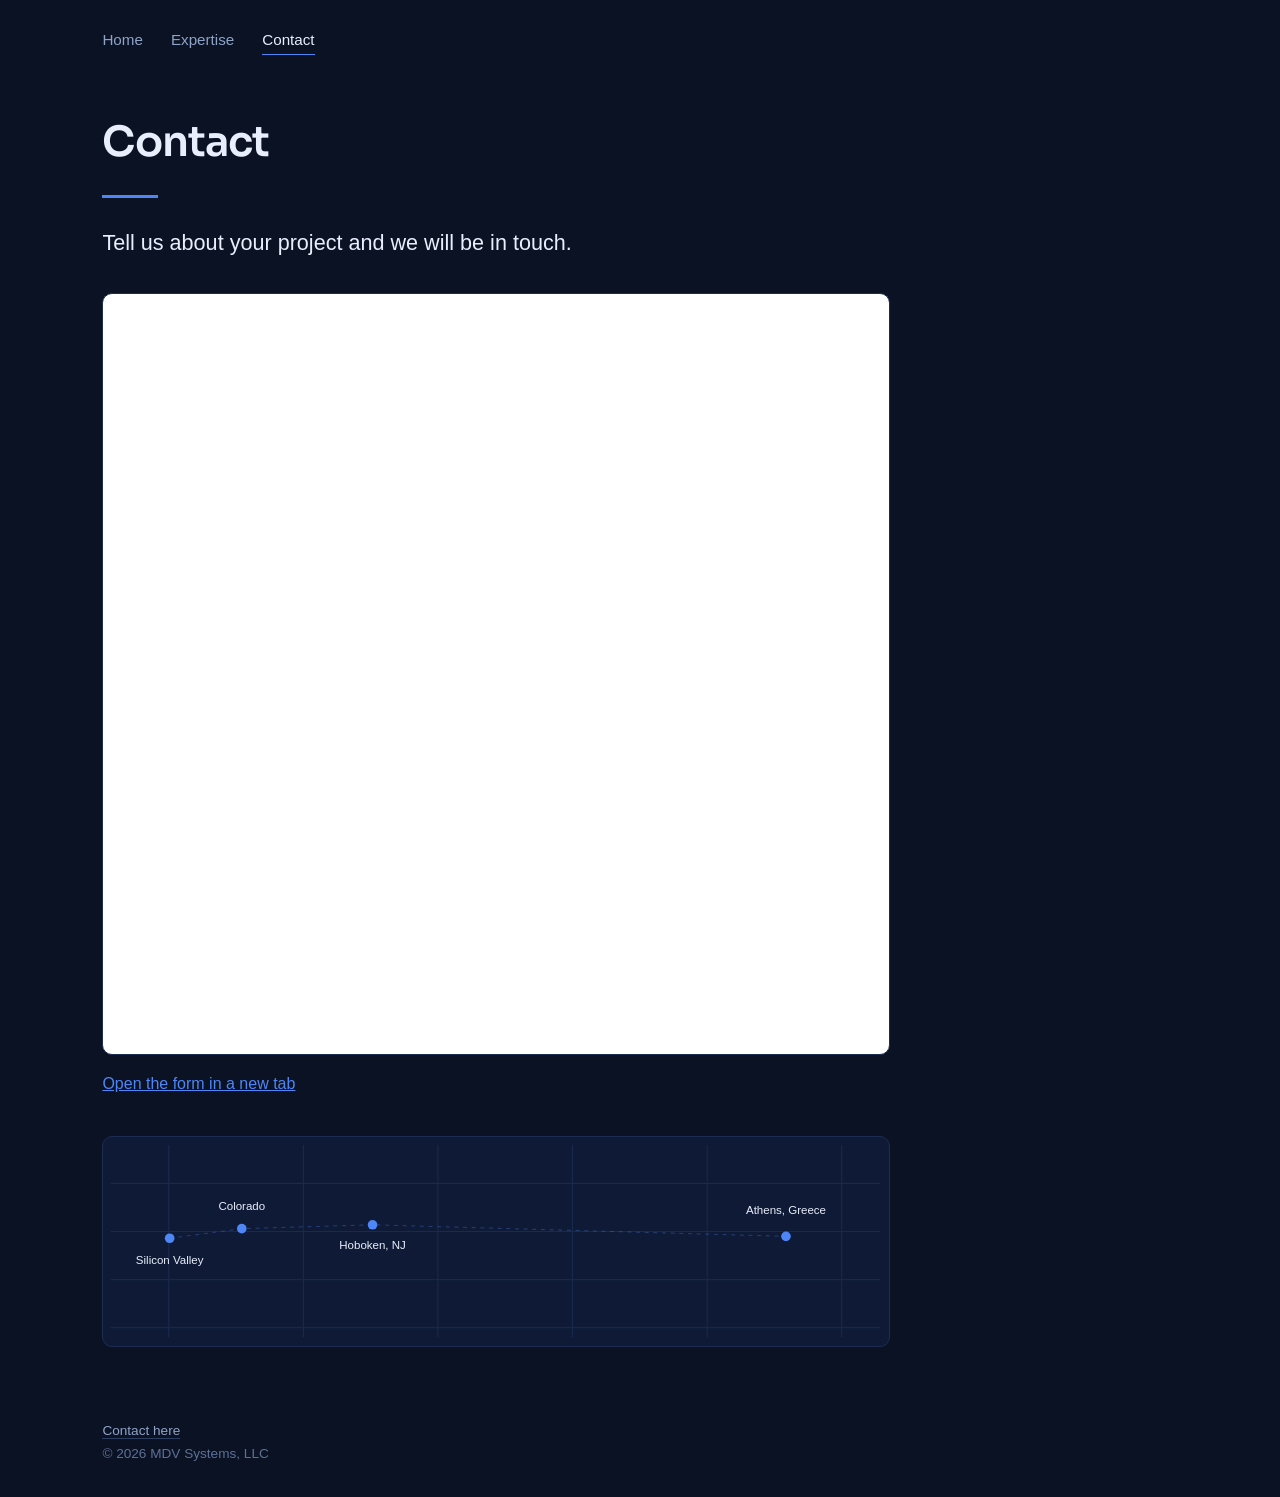
==== contact.html @ 0bb74be3 "Add files via upload" ====
<!DOCTYPE html>
<html lang="en">
<head>
<meta charset="utf-8">
<meta name="viewport" content="width=device-width, initial-scale=1">
<meta name="theme-color" content="#0a1224">
<link rel="preconnect" href="https://fonts.googleapis.com">
<link rel="preconnect" href="https://fonts.gstatic.com" crossorigin>
<link href="https://fonts.googleapis.com/css2?family=Sora:wght@500;600&display=swap" rel="stylesheet">
<link rel="stylesheet" href="style.css">
<title>Contact | MDV Systems</title>
<meta name="description" content="Contact MDV Systems. Offices in Colorado, Hoboken NJ, Athens Greece, and Silicon Valley.">
</head>
<body>
<nav>
  <a href="index.html" >Home</a>
  <a href="expertise.html" >Expertise</a>
  <a href="contact.html" aria-current="page">Contact</a>
</nav>
<main>
  <h2>Contact</h2>
  <hr class="rule">
  <p class="lead">Tell us about your project and we will be in touch.</p>
  <div class="form-wrap">
    <iframe src="https://docs.google.com/forms/d/e/1FAIpQLSc81jRUxwceGjqa7oRrNdgb6ktjK-VWqi1N62pOIefulhXK7A/viewform?embedded=true" title="Contact form" loading="lazy">Loading&hellip;</iframe>
  </div>
  <a class="btn" href="https://docs.google.com/forms/d/e/1FAIpQLSc81jRUxwceGjqa7oRrNdgb6ktjK-VWqi1N62pOIefulhXK7A/viewform" target="_blank" rel="noopener">Open the form in a new tab</a>
  <div class="map">
    <svg viewBox="0 0 800 200" role="img" aria-label="Locations: Silicon Valley, Colorado, Hoboken New Jersey, Athens Greece">
      <g stroke="#1c2c52" stroke-width="1">
        <path d="M0 40H800M0 90H800M0 140H800M0 190H800"/>
        <path d="M60 0V200M200 0V200M340 0V200M480 0V200M620 0V200M760 0V200"/>
      </g>
      <path d="M61 97 L136 87 L272 83 L702 95" stroke="#4f86f7" stroke-opacity=".35" fill="none" stroke-dasharray="4 5"/>
      <g fill="#4f86f7">
        <circle cx="61" cy="97" r="5"/><circle cx="136" cy="87" r="5"/>
        <circle cx="272" cy="83" r="5"/><circle cx="702" cy="95" r="5"/>
      </g>
      <g text-anchor="middle">
        <text x="61" y="124">Silicon Valley</text>
        <text x="136" y="68">Colorado</text>
        <text x="272" y="108">Hoboken, NJ</text>
        <text x="702" y="72">Athens, Greece</text>
      </g>
    </svg>
  </div>
</main>
<footer>
  <div><a href="contact.html">Contact here</a></div>
  <div>&copy; 2026 MDV Systems, LLC</div>
</footer>
</body>
</html>
---- style.css ----
:root {
  --bg: #0a1224;
  --card: #0f1b36;
  --line: #1c2c52;
  --text: #e8eefb;
  --muted: #8fa3c7;
  --accent: #4f86f7;
  --pad: clamp(1.5rem, 8vw, 7rem);
}
* { box-sizing: border-box; }
html, body { margin: 0; }
body {
  min-height: 100vh;
  display: flex;
  flex-direction: column;
  background: var(--bg);
  color: var(--text);
  font-family: -apple-system, BlinkMacSystemFont, "Segoe UI", Roboto, "Helvetica Neue", Arial, sans-serif;
  -webkit-font-smoothing: antialiased;
  line-height: 1.6;
}
a { color: inherit; }
nav {
  display: flex;
  gap: 1.75rem;
  padding: 1.75rem var(--pad) 0;
  font-size: 0.95rem;
}
nav a {
  color: var(--muted);
  text-decoration: none;
  padding-bottom: 2px;
  border-bottom: 1px solid transparent;
}
nav a:hover, nav a[aria-current="page"] { color: var(--text); border-bottom-color: var(--accent); }
main { flex: 1; padding: 4rem var(--pad) 3rem; max-width: 62rem; width: 100%; }
h1, h2 { font-family: "Sora", -apple-system, BlinkMacSystemFont, "Segoe UI", Roboto, Arial, sans-serif; margin: 0; letter-spacing: -0.02em; }
h1 { font-size: clamp(2.4rem, 8.5vw, 4.5rem); font-weight: 600; line-height: 1.05; }
h2 { font-size: clamp(1.8rem, 5vw, 2.6rem); font-weight: 600; line-height: 1.15; }
h3 { margin: 0 0 0.4rem; font-size: 1.05rem; font-weight: 600; }
.rule { width: 3.5rem; height: 3px; background: var(--accent); border: 0; margin: 1.75rem 0; }
.lead { margin: 0 0 1rem; font-size: clamp(1.1rem, 2.6vw, 1.35rem); color: var(--text); max-width: 38rem; }
p { margin: 0 0 1rem; color: var(--muted); max-width: 38rem; }
.about { margin-top: 2.5rem; }
.about h2 { font-size: 1.4rem; margin-bottom: 0.75rem; }
.grid { display: grid; gap: 1rem; grid-template-columns: repeat(auto-fit, minmax(14rem, 1fr)); margin-top: 3rem; }
.card { background: var(--card); border: 1px solid var(--line); border-radius: 10px; padding: 1.25rem 1.4rem; }
.card p { margin: 0; font-size: 0.95rem; }
.map { margin-top: 2.5rem; background: var(--card); border: 1px solid var(--line); border-radius: 10px; padding: 0.5rem; }
.map svg { width: 100%; height: auto; display: block; }
.map text { fill: var(--text); font-size: 12px; font-family: -apple-system, "Segoe UI", Roboto, Arial, sans-serif; }
.form-wrap { margin-top: 2rem; border-radius: 10px; overflow: hidden; border: 1px solid var(--line); background: #fff; }
.form-wrap iframe { width: 100%; height: 760px; border: 0; display: block; }
.btn { display: inline-block; margin-top: 1rem; color: var(--accent); }
.sky {
  position: fixed;
  top: clamp(1.25rem, 4vw, 3rem);
  right: clamp(1.25rem, 6vw, 5rem);
  width: clamp(90px, 16vw, 160px);
  height: auto;
  pointer-events: none;
}
footer { padding: 1.5rem var(--pad) 2rem; font-size: 0.85rem; color: #5d7096; line-height: 1.7; }
footer a { color: var(--muted); text-decoration: none; border-bottom: 1px solid #2c3d62; }
footer a:hover { color: var(--text); border-bottom-color: var(--accent); }
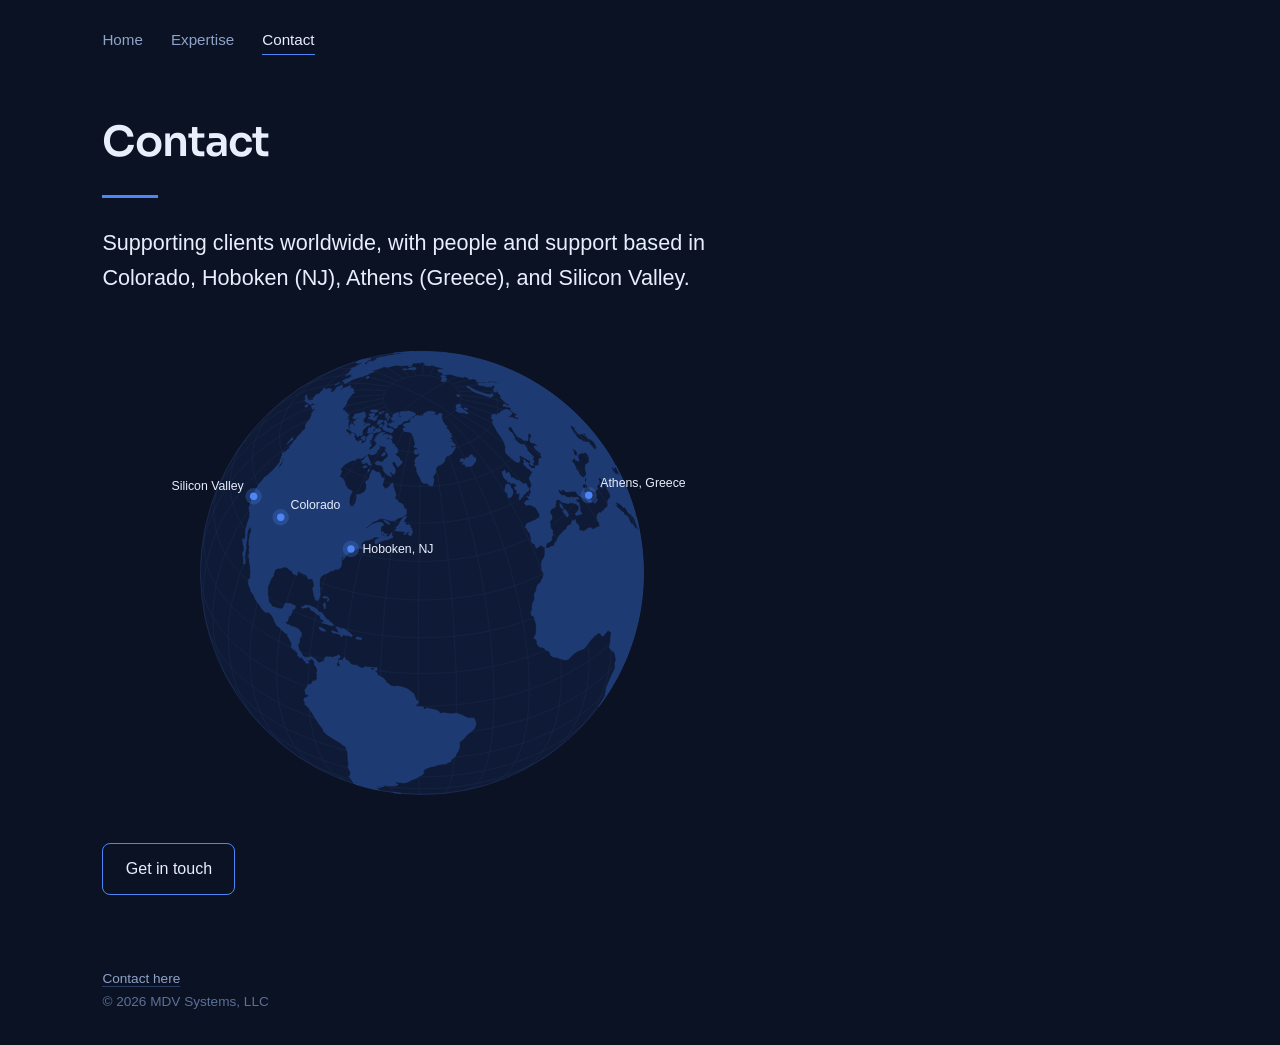
==== commit 1b48f5b3: "Add files via upload" ====
--- a/contact.html
+++ b/contact.html
@@ -9,7 +9,7 @@
 <link href="https://fonts.googleapis.com/css2?family=Sora:wght@500;600&display=swap" rel="stylesheet">
 <link rel="stylesheet" href="style.css">
 <title>Contact | MDV Systems</title>
-<meta name="description" content="Contact MDV Systems. Offices in Colorado, Hoboken NJ, Athens Greece, and Silicon Valley.">
+<meta name="description" content="Contact MDV Systems. Supporting clients worldwide with people in Colorado, Hoboken NJ, Athens Greece, and Silicon Valley.">
 </head>
 <body>
 <nav>
@@ -20,30 +20,21 @@
 <main>
   <h2>Contact</h2>
   <hr class="rule">
-  <p class="lead">Tell us about your project and we will be in touch.</p>
-  <div class="form-wrap">
-    <iframe src="https://docs.google.com/forms/d/e/1FAIpQLSc81jRUxwceGjqa7oRrNdgb6ktjK-VWqi1N62pOIefulhXK7A/viewform?embedded=true" title="Contact form" loading="lazy">Loading&hellip;</iframe>
+  <p class="lead">Supporting clients worldwide, with people and support based in Colorado, Hoboken (NJ), Athens (Greece), and Silicon Valley.</p>
+  <div class="globe">
+<svg viewBox="-90 10 780 580" role="img" aria-label="Globe marking Silicon Valley, Colorado, Hoboken New Jersey, and Athens Greece">
+<circle cx="300" cy="300" r="270" fill="#0f1b36" stroke="#1c2c52"/>
+<path d="M146.3,78.0L161.5,69.4L178.2,63.4L196.3,60.1L215.6,59.6L235.8,61.8L256.8,66.7L278.3,74.2L300,84.4M174.8,539.2L163.1,531.7L152.8,521.8L143.8,509.9L136.4,495.9L130.5,480.0L126.3,462.4L123.7,443.2L122.9,422.6L123.7,400.9L126.3,378.2L130.5,354.8L136.3,330.8L152.7,282.2L174.7,234.2L201.6,188.8L232.2,147.7L248.6,129.3L265.4,112.4L282.6,97.4L300,84.4M453.7,522.0L465.0,512.8L475.1,501.9L483.7,489.4L490.8,475.4L496.5,460.0L500.5,443.3L503.0,425.5L503.8,406.6L502.8,385.0L499.9,362.5L495.0,339.4L488.3,316.0L479.7,292.4L469.4,268.8L457.5,245.6L444.1,222.9L429.3,200.9L413.2,179.9L396.1,160.1L378.0,141.6L359.2,124.6L339.8,109.3L320.0,95.9L300,84.4M425.2,60.8L412.3,55.5L398.3,52.6L383.4,52.0L367.7,53.9L351.4,58.1L334.5,64.6L317.3,73.4L300,84.4M30,300L30.1,304.3L30.7,311.3L31.7,318.4L33.3,325.4L35.4,332.4L38.0,339.3L41.1,346.1L44.7,352.9L48.8,359.6L53.3,366.1L58.4,372.5L63.9,378.8L69.8,384.9L76.2,390.9L83.0,396.7L90.2,402.3L97.8,407.7L105.8,412.9L114.1,417.9L122.9,422.6L131.9,427.2L141.3,431.5L151.0,435.5L160.9,439.3L171.2,442.8L181.6,446.0L192.3,449.0L203.2,451.7L214.3,454.1L225.6,456.2L237.0,458L248.5,459.5L260.1,460.7L271.8,461.6L283.5,462.2L295.3,462.5L307.1,462.4L318.8,462.1L330.6,461.4L342.2,460.5L353.8,459.2L365.3,457.7L376.7,455.8L387.9,453.6L399.0,451.2L409.8,448.4L420.5,445.4L430.9,442.1L441.1,438.5L451.0,434.7L460.6,430.6L469.9,426.3L478.9,421.7L487.6,416.9L495.9,411.9L503.8,406.6L511.3,401.2L518.4,395.5L525.1,389.7L531.4,383.7L537.3,377.5L542.7,371.2L547.6,364.8L552.1,358.2L556.0,351.6L559.5,344.8L562.5,337.9L565.0,331.0L567.0,324.0L568.5,317.0L569.5,309.9L570.0,302.8L570,300M108.9,109.2L122.9,97.2L138.5,87.1L155.8,79.2L174.5,73.4L194.5,69.9L215.5,68.7L237.3,69.8L259.8,73.1M72.4,154.8L86.8,135.7L104.3,118.9L124.6,104.6L147.3,93.2L172.2,84.6L198.9,79.1L227.1,76.7L256.2,77.5M43.1,217.0L55.0,189.1L72.0,163.4L93.7,140.5L119.6,120.9L149.2,105.0L182.0,93.1L217.1,85.5L254.0,82.3M30.1,292.2L31.4,275.9L34.1,259.8L38.5,243.7L44.4,228.0L51.7,212.7L60.5,197.9L70.8,183.7L82.3,170.2L95.1,157.4L109.1,145.5L140.4,124.4L175.3,107.4L213.2,94.9L253.1,87.2M38.9,368.7L34.9,348.9L33.4,328.7L34.2,308.2L37.4,287.6L41.7,271.1L47.5,254.8L54.8,238.7L63.5,223.0L84.9,193.0L111.4,165.5L142.3,141.1L176.9,120.5L214.3,104.0L253.7,92.1M65.6,434.1L58.9,420.9L53.4,407.0L46.4,377.6L44.8,346.6L48.6,314.7L58.3,280.8L73.6,247.4L94.1,215.2L119.5,184.9L149.0,157.4L182.1,133.2L217.9,112.8L255.7,96.8M101.4,482.9L90.4,469.2L81.2,454.0L73.8,437.5L68.5,419.8L65.2,401.0L63.9,381.4L64.6,361.0L67.4,340.1L76.4,305.3L90.5,270.3L109.6,236.0L133.0,203.2L160.4,172.7L191.0,145.1L224.1,121.1L259.0,101.3M138.9,516.7L125.3,504.6L113.7,490.0L104.3,473.2L97.3,454.4L92.6,433.7L90.4,411.4L90.6,387.9L93.4,363.3L101.3,327.5L113.9,291.1L130.8,255.0L151.6,219.8L175.9,186.6L203.1,155.9L232.6,128.7L263.6,105.4M208.2,553.9L195.6,547.0L184.7,536.1L175.7,521.3L168.8,502.8L164.0,481.1L161.4,456.4L161.1,429.1L163.1,399.7L168.3,362.6L176.7,324.0L187.9,284.8L201.7,246.0L217.8,208.5L235.8,173.0L255.3,140.6L275.9,111.8M239.2,563.1L229.8,558.4L221.5,549.2L214.7,535.6L209.4,517.7L205.7,496.0L203.7,470.9L203.3,442.7L204.7,411.9L208.4,374.3L214.2,335.0L222.0,294.8L231.6,254.8L242.8,215.8L255.3,178.8L268.9,144.6L283.2,114.0M268.6,568.2L263.4,565.0L258.8,557.0L255.0,544.2L252.0,526.8L248.7,479.9L249.3,419.6L254.3,341.9L263.6,260.3L276.2,182.4L291.1,115.3M297.2,570.0L296.2,559.8L295.6,530.2L295.3,483.2L295.4,422.6L295.8,344.5L296.7,262.4L297.8,183.8L299.2,115.9M325.6,568.8L330.0,565.8L333.7,557.9L336.9,545.2L339.3,527.9L342.0,481.0L341.6,420.6L337.5,342.8L329.9,261.0L319.5,182.8L307.3,115.5M354.8,564.4L363.5,560.1L371.0,551.2L377.3,537.7L382.2,520.0L385.6,498.3L387.5,473.1L387.8,444.8L386.6,413.9L383.2,376.2L378.0,336.7L370.9,296.4L362.2,256.2L352.0,217.0L340.6,179.7L328.3,145.2L315.3,114.3M385.4,556.1L397.5,549.7L408.0,539.2L416.6,524.6L423.3,506.3L427.9,484.5L430.4,459.7L430.8,432.2L428.9,402.5L424.0,365.3L416.1,326.5L405.6,287.1L392.6,248.0L377.4,210.1L360.4,174.4L342.1,141.5L322.7,112.3M418.3,542.7L432.2,533.7L444.2,521.2L454.1,505.4L461.7,486.6L466.8,465.0L469.5,440.9L469.7,414.8L467.3,386.9L460.9,350.3L450.7,312.4L437.0,274.3L420.1,236.8L400.5,200.8L378.5,167.0L354.6,136.4L329.5,109.6M491.1,490.8L502.8,477.2L512.6,462.1L520.5,445.3L526.2,427.3L529.9,408.0L531.4,387.8L530.7,366.7L527.9,345.0L519.2,309.9L505.3,274.7L486.6,240.0L463.6,206.7L436.9,175.6L406.9,147.4L374.4,122.7L340.2,102.2M527.6,445.2L535.3,431.7L541.6,417.3L546.4,402.3L549.8,386.7L551.7,370.5L552.0,353.9L550.9,337.0L548.2,319.9L538.7,285.8L523.6,252.1L503.3,219.5L478.2,188.7L449.0,160.5L416.4,135.6L381.0,114.5L343.8,97.8M556.9,383.0L562.4,361.3L564.9,338.9L564.4,316.1L561.0,293.1L556.7,276.5L551.0,260.0L543.7,243.8L535.1,227.9L513.7,197.5L487.4,169.4L456.7,144.4L422.4,123.0L385.2,105.8L346.0,93.0M569.9,307.8L569.2,286.5L565.9,265.3L561.5,249.2L555.6,233.4L548.3,217.9L539.5,202.9L529.3,188.5L517.7,174.8L490.9,149.5L459.6,127.8L424.7,110.0L386.8,96.7L346.9,88.1M561.1,231.3L556.4,216.1L550.2,201.5L542.6,187.4L533.7,173.9L523.5,161.1L512.0,149.0L485.7,127.5L455.2,109.9L421.4,96.4L384.8,87.5L346.3,83.2M534.4,165.9L520.1,145.1L502.5,126.7L481.8,110.9L458.3,98.0L432.4,88.2L404.5,81.6L375.0,78.3L344.3,78.5M498.6,117.1L484.4,103.8L468.2,92.6L450.3,83.5L430.8,76.8L409.8,72.5L387.7,70.5L364.7,71.0L341.0,74.0M461.1,83.3L448.7,75.4L435.2,69.2L420.6,64.8L405.1,62.2L388.8,61.4L371.9,62.4L354.4,65.2L336.4,69.9M391.8,46.1L376.7,43.3L360.2,45.3L342.6,52.1L324.1,63.5M360.8,36.9L350.8,36.8L340.1,40.9L328.7,49.1L316.8,61.3M331.4,31.8L326.3,33.2L320.8,38.4L315.0,47.3L308.9,59.9M302.8,30.0L300.8,59.4M274.4,31.2L278.6,32.7L283.0,38.1L292.7,59.8M245.2,35.6L254.2,35.9L263.9,40.3L274.1,48.7L284.7,61.0M214.6,43.9L228.6,41.8L243.9,44.3L260.2,51.4L277.3,63.0M181.7,57.3L191.1,53.5L201.1,51.2L222.7,50.5L246.0,55.4L270.5,65.7M223.7,559.0L223.9,559.1L230.8,561.0L237.8,562.7L244.9,564.2L252.2,565.6L259.5,566.7L266.9,567.7L274.3,568.5L281.9,569.1L289.4,569.4L297.0,569.6L304.5,569.6L312.1,569.4L319.6,569.0L327.1,568.3L334.6,567.5L342.0,566.5L349.3,565.3L356.5,563.9L363.6,562.4L370.6,560.6L376.3,559.0M139.8,517.3L145.1,521.1L151.2,525.1L157.6,528.9L164.3,532.5L171.2,536.0L178.4,539.3L185.8,542.4L193.5,545.3L201.3,548.0L209.3,550.5L217.5,552.8L225.9,554.8L234.4,556.6L243.0,558.3L251.7,559.6L260.5,560.8L269.4,561.7L278.4,562.4L287.4,562.8L296.4,563.1L305.4,563.0L314.4,562.8L323.4,562.3L332.4,561.5L341.2,560.6L350.0,559.4L358.7,558.0L367.3,556.3L375.8,554.4L384.1,552.3L392.3,550.0L400.3,547.5L408.1,544.7L415.7,541.8L423.0,538.7L430.2,535.3L437.1,531.8L443.7,528.1L450.0,524.3L456.1,520.3L460.2,517.3M89.5,469.1L90.7,470.6L95.5,476.0L100.6,481.3L106.1,486.5L112.0,491.5L118.3,496.4L124.9,501.1L131.8,505.6L139.0,509.9L146.6,514.0L154.4,517.9L162.6,521.7L170.9,525.2L179.6,528.4L188.4,531.5L197.5,534.3L206.8,536.9L216.2,539.2L225.8,541.3L235.5,543.1L245.4,544.6L255.4,546.0L265.4,547.0L275.6,547.8L285.7,548.3L295.9,548.5L306.1,548.5L316.3,548.2L326.5,547.6L336.6,546.8L346.6,545.7L356.6,544.4L366.4,542.7L376.1,540.9L385.7,538.7L395.1,536.4L404.3,533.8L413.4,530.9L422.2,527.8L430.8,524.5L439.1,520.9L447.2,517.2L454.9,513.2L462.4,509.0L469.6,504.7L476.5,500.1L483.0,495.4L489.2,490.5L495.0,485.5L500.4,480.3L505.5,475.0L510.2,469.5L510.5,469.0M56.0,415.6L56.7,417.1L60.1,423.5L63.9,429.7L68.2,435.9L72.9,441.9L78.1,447.8L83.7,453.5L89.7,459.1L96.0,464.6L102.8,469.8L110.0,474.9L117.5,479.8L125.4,484.5L133.5,489.0L142.1,493.2L150.9,497.3L160.0,501.1L169.3,504.6L178.9,507.9L188.8,511.0L198.8,513.8L209.1,516.3L219.5,518.6L230.1,520.5L240.8,522.2L251.6,523.6L262.5,524.8L273.5,525.6L284.5,526.2L295.6,526.4L306.6,526.4L317.7,526.1L328.7,525.5L339.7,524.6L350.6,523.4L361.4,521.9L372.1,520.2L382.6,518.1L393.0,515.8L403.2,513.2L413.2,510.4L423.0,507.3L432.6,503.9L441.9,500.3L450.9,496.5L459.7,492.4L468.1,488.1L476.2,483.6L484.0,478.9L491.5,473.9L498.6,468.8L505.3,463.5L511.6,458.0L517.5,452.4L523.0,446.6L528.0,440.7L532.7,434.6L536.9,428.5L540.6,422.2L543.9,415.8L544.0,415.6M36.5,358.7L37.4,362.5L39.4,369.3L42,376.2L45.1,382.9L48.6,389.5L52.6,396.1L57.1,402.5L62.0,408.8L67.4,415.0L73.3,421.1L79.6,426.9L86.3,432.6L93.4,438.1L100.9,443.5L108.7,448.6L117.0,453.5L125.6,458.2L134.5,462.7L143.7,466.9L153.2,470.9L163.1,474.6L173.1,478.1L183.4,481.3L194.0,484.2L204.7,486.8L215.6,489.2L226.7,491.3L237.9,493.0L249.3,494.5L260.7,495.7L272.2,496.6L283.8,497.2L295.4,497.4L307.0,497.4L318.5,497.1L330.1,496.4L341.6,495.5L353.0,494.3L364.3,492.7L375.5,490.9L386.6,488.7L397.5,486.3L408.1,483.6L418.6,480.7L428.9,477.4L438.9,473.9L448.7,470.1L458.2,466.1L467.3,461.8L476.2,457.3L484.7,452.6L492.9,447.6L500.7,442.4L508.1,437.1L515.1,431.5L521.7,425.8L527.9,419.9L533.7,413.8L539.0,407.6L543.8,401.3L548.2,394.8L552.2,388.2L555.6,381.6L558.6,374.8L561.0,368.0L563.0,361.1L563.5,358.7M36.5,241.3L35.6,245.8L34.6,252.8L34.1,259.8L34.2,266.7L34.8,273.7L35.8,280.7L37.4,287.6L39.4,294.5L42,301.3L45.1,308.0L48.6,314.7L52.6,321.2L57.1,327.6L62.0,334.0L67.4,340.1L73.3,346.2L79.6,352.0L86.3,357.7L93.4,363.3L100.9,368.6L108.7,373.7L117.0,378.6L125.6,383.3L134.5,387.8L143.7,392.0L153.2,396.0L163.1,399.7L173.1,403.2L183.4,406.4L194.0,409.3L204.7,411.9L215.6,414.3L226.7,416.4L237.9,418.2L249.3,419.6L260.7,420.8L272.2,421.7L283.8,422.3L295.4,422.6L307.0,422.5L318.5,422.2L330.1,421.5L341.6,420.6L353.0,419.4L364.3,417.8L375.5,416.0L386.6,413.9L397.5,411.4L408.1,408.7L418.6,405.8L428.9,402.5L438.9,399.0L448.7,395.2L458.2,391.2L467.3,386.9L476.2,382.4L484.7,377.7L492.9,372.7L500.7,367.5L508.1,362.2L515.1,356.6L521.7,350.9L527.9,345.0L533.7,338.9L539.0,332.7L543.8,326.4L548.2,319.9L552.2,313.3L555.6,306.7L558.6,299.9L561.0,293.1L563.0,286.2L564.4,279.3L565.4,272.3L565.9,265.3L565.8,258.4L565.3,251.4L564.2,244.4L563.5,241.3M56.0,184.4L53.3,190.6L50.9,197.1L49.1,203.7L47.7,210.3L46.8,216.9L46.3,223.6L46.4,230.2L46.9,236.9L47.9,243.5L49.4,250.1L51.4,256.7L53.8,263.2L56.7,269.6L60.1,276.0L63.9,282.2L68.2,288.4L72.9,294.4L78.1,300.3L83.7,306.0L89.7,311.6L96.0,317.1L102.8,322.3L110.0,327.4L117.5,332.3L125.4,337.0L133.5,341.5L142.1,345.7L150.9,349.8L160.0,353.6L169.3,357.1L178.9,360.4L188.8,363.5L198.8,366.3L209.1,368.8L219.5,371.1L230.1,373.0L240.8,374.7L251.6,376.1L262.5,377.3L273.5,378.1L284.5,378.7L295.6,378.9L306.6,378.9L317.7,378.6L328.7,378.0L339.7,377.1L350.6,375.9L361.4,374.4L372.1,372.7L382.6,370.6L393.0,368.3L403.2,365.7L413.2,362.9L423.0,359.8L432.6,356.4L441.9,352.8L450.9,349.0L459.7,344.9L468.1,340.6L476.2,336.1L484.0,331.4L491.5,326.4L498.6,321.3L505.3,316.0L511.6,310.5L517.5,304.9L523.0,299.1L528.0,293.2L532.7,287.1L536.9,281.0L540.6,274.7L543.9,268.3L546.7,261.9L549.1,255.4L550.9,248.8L552.3,242.2L553.2,235.6L553.7,228.9L553.6,222.3L553.1,215.6L552.1,209.0L550.6,202.4L548.6,195.8L546.2,189.3L544.0,184.4M89.5,131.0L85.6,136.1L81.7,141.8L78.3,147.5L75.2,153.4L72.6,159.3L70.5,165.3L68.7,171.4L67.5,177.5L66.6,183.6L66.2,189.7L66.3,195.9L66.7,202L67.7,208.1L69.1,214.2L70.9,220.2L73.1,226.2L75.8,232.2L78.9,238.0L82.4,243.8L86.4,249.4L90.7,255.0L95.5,260.4L100.6,265.7L106.1,270.9L112.0,275.9L118.3,280.7L124.9,285.4L131.8,289.9L139.0,294.3L146.6,298.4L154.4,302.3L162.6,306.0L170.9,309.5L179.6,312.8L188.4,315.9L197.5,318.7L206.8,321.2L216.2,323.6L225.8,325.6L235.5,327.5L245.4,329.0L255.4,330.3L265.4,331.4L275.6,332.1L285.7,332.6L295.9,332.9L306.1,332.9L316.3,332.6L326.5,332L336.6,331.2L346.6,330.1L356.6,328.7L366.4,327.1L376.1,325.2L385.7,323.1L395.1,320.7L404.3,318.1L413.4,315.3L422.2,312.2L430.8,308.8L439.1,305.3L447.2,301.5L454.9,297.6L462.4,293.4L469.6,289.1L476.5,284.5L483.0,279.8L489.2,274.9L495.0,269.9L500.4,264.7L505.5,259.3L510.2,253.9L514.4,248.3L518.3,242.6L521.7,236.8L524.8,231.0L527.4,225.0L529.5,219.0L531.3,213.0L532.5,206.9L533.4,200.8L533.8,194.6L533.7,188.5L533.3,182.4L532.3,176.3L530.9,170.2L529.1,164.1L526.9,158.1L524.2,152.2L521.1,146.4L517.6,140.6L513.6,134.9L510.5,130.9M139.8,82.7L138.1,83.9L132.7,88.2L127.5,92.7L122.7,97.3L118.2,102.0L114.1,106.8L110.3,111.8L106.9,116.8L103.9,121.9L101.2,127.1L98.9,132.3L97.0,137.6L95.4,143.0L94.3,148.4L93.6,153.8L93.2,159.2L93.2,164.7L93.7,170.1L94.5,175.5L95.7,180.9L97.3,186.2L99.3,191.5L101.7,196.7L104.4,201.9L107.6,207.0L111.0,212.0L114.9,216.9L119.1,221.7L123.6,226.4L128.5,231L133.7,235.4L139.3,239.7L145.1,243.9L151.2,247.9L157.6,251.7L164.3,255.3L171.2,258.8L178.4,262.1L185.8,265.2L193.5,268.1L201.3,270.8L209.3,273.3L217.5,275.5L225.9,277.6L234.4,279.4L243.0,281.0L251.7,282.4L260.5,283.6L269.4,284.5L278.4,285.2L287.4,285.6L296.4,285.9L305.4,285.8L314.4,285.6L323.4,285.1L332.4,284.3L341.2,283.4L350.0,282.2L358.7,280.7L367.3,279.1L375.8,277.2L384.1,275.1L392.3,272.8L400.3,270.3L408.1,267.5L415.7,264.6L423.0,261.5L430.2,258.1L437.1,254.6L443.7,250.9L450.0,247.1L456.1,243.1L461.9,238.9L467.3,234.6L472.5,230.1L477.3,225.5L481.8,220.8L485.9,216.0L489.7,211.0L493.1,206.0L496.1,200.9L498.8,195.7L501.1,190.5L503.0,185.1L504.6,179.8L505.7,174.4L506.4,169.0L506.8,163.6L506.8,158.1L506.3,152.7L505.5,147.3L504.3,141.9L502.7,136.6L500.7,131.3L498.3,126.0L495.6,120.9L492.4,115.8L488.9,110.8L485.1,105.9L480.9,101.0L476.4,96.4L471.5,91.8L466.3,87.4L460.7,83.1L460.2,82.7M169.0,66.3L164.2,69.8L159.6,73.4L155.3,77.2L151.2,81.0L147.5,85.0L144.0,89.0L140.8,93.2L138.0,97.4L135.4,101.7L133.2,106.0L131.2,110.4L129.6,114.9L128.4,119.4L127.4,123.9L126.8,128.4L126.5,133.0L126.5,137.6L126.9,142.1L127.6,146.6L128.6,151.2L129.9,155.6L131.6,160.1L133.6,164.5L135.9,168.8L138.5,173.1L141.5,177.3L144.7,181.4L148.2,185.5L152.0,189.4L156.1,193.2L160.5,196.9L165.1,200.5L170.0,204.0L175.2,207.4L180.5,210.6L186.1,213.6L192.0,216.6L198.0,219.3L204.2,221.9L210.6,224.3L217.2,226.6L223.9,228.7L230.8,230.6L237.8,232.3L244.9,233.9L252.2,235.2L259.5,236.4L266.9,237.3L274.3,238.1L281.9,238.7L289.4,239.1L297.0,239.2L304.5,239.2L312.1,239.0L319.6,238.6L327.1,238.0L334.6,237.2L342.0,236.2L349.3,235.0L356.5,233.6L363.6,232.0L370.6,230.2L377.4,228.3L384.1,226.2L390.7,223.9L397.0,221.4L403.2,218.8L409.2,216.0L415.0,213.0L420.6,209.9L425.9,206.7L431.0,203.3L435.8,199.8L440.4,196.2L444.7,192.5L448.8,188.6L452.5,184.7L456.0,180.6L459.2,176.5L462.0,172.2L464.6,168.0L466.8,163.6L468.8,159.2L470.4,154.7L471.6,150.3L472.6,145.7L473.2,141.2L473.5,136.6L473.5,132.1L473.1,127.5L472.4,123.0L471.4,118.5L470.1,114.0L468.4,109.5L466.4,105.2L464.1,100.8L461.5,96.5L458.5,92.3L455.3,88.2L451.8,84.2L448.0,80.2L443.9,76.4L439.5,72.7L434.9,69.1L430.0,65.6L424.8,62.3L419.5,59.1L413.9,56.0L408.0,53.1L402.0,50.3L395.8,47.7L389.4,45.3L382.8,43.0L376.3,41.0M223.7,41.0L222.6,41.3L215.9,43.5L209.3,45.8L203.0,48.2L196.8,50.9L190.8,53.6L185.0,56.6L179.4,59.7L174.1,62.9L169.0,66.3M198.1,60.0L194.3,62.7L190.8,65.5L187.4,68.4L184.3,71.4L181.4,74.5L178.7,77.6L176.2,80.9L174.0,84.1L172.0,87.5L170.2,90.9L168.7,94.3L167.5,97.8L166.5,101.2L165.7,104.8L165.3,108.3L165.0,111.8L165.0,115.4L165.3,118.9L165.9,122.5L166.7,126.0L167.7,129.5L169.0,132.9L170.6,136.3L172.4,139.7L174.4,143.0L176.7,146.3L179.2,149.5L181.9,152.6L184.9,155.7L188.1,158.7L191.5,161.6L195.1,164.4L198.9,167.1L202.9,169.7L207.1,172.2L211.4,174.6L216.0,176.8L220.6,179.0L225.5,181.0L230.5,182.9L235.6,184.7L240.8,186.3L246.2,187.8L251.6,189.1L257.2,190.3L262.8,191.4L268.5,192.3L274.2,193.0L280.0,193.6L285.9,194.1L291.8,194.4L297.6,194.5L303.5,194.5L309.4,194.3L315.3,194.0L321.1,193.5L326.9,192.9L332.7,192.1L338.3,191.2L344.0,190.1L349.5,188.8L354.9,187.5L360.2,186.0L365.4,184.3L370.5,182.5L375.5,180.6L380.3,178.6L385.0,176.4L389.5,174.1L393.8,171.7L397.9,169.2L401.9,166.6L405.7,163.8L409.2,161.0L412.6,158.1L415.7,155.1L418.6,152.0L421.3,148.9L423.8,145.7L426.0,142.4L428.0,139.0L429.8,135.7L431.3,132.2L432.5,128.8L433.5,125.3L434.3,121.8L434.7,118.2L435.0,114.7L435.0,111.1L434.7,107.6L434.1,104.1L433.3,100.5L432.3,97.1L431.0,93.6L429.4,90.2L427.6,86.8L425.6,83.5L423.3,80.2L420.8,77.0L418.1,73.9L415.1,70.8L411.9,67.8L408.5,64.9L404.9,62.1L401.1,59.4L397.1,56.8L392.9,54.3L388.6,51.9L384.0,49.7L379.4,47.5L374.5,45.5L369.5,43.6L364.4,41.9L359.2,40.2L353.8,38.8L348.4,37.4L342.8,36.2L337.2,35.2L331.5,34.3L325.8,33.5L320.0,32.9L314.1,32.5L308.2,32.2L302.4,32.0L296.5,32.0L290.6,32.2L284.7,32.5L278.9,33.0L273.1,33.6L267.3,34.4L261.7,35.4L256.0,36.4L250.5,37.7L245.1,39.0L239.8,40.5L234.6,42.2L229.5,44.0L224.5,45.9L219.7,47.9L215.0,50.1L210.5,52.4L206.2,54.8L202.1,57.3L198.1,60.0M230.3,60.9L227.7,62.8L225.3,64.7L223.0,66.7L220.8,68.7L218.8,70.9L217,73.0L215.3,75.2L213.8,77.5L212.4,79.7L211.2,82.1L210.2,84.4L209.4,86.8L208.7,89.2L208.2,91.6L207.8,94.0L207.7,96.4L207.7,98.8L207.9,101.2L208.2,103.7L208.8,106.1L209.5,108.5L210.4,110.8L211.5,113.2L212.7,115.5L214.1,117.7L215.6,120.0L217.4,122.2L219.2,124.3L221.3,126.4L223.4,128.4L225.8,130.4L228.2,132.3L230.8,134.2L233.6,136.0L236.4,137.7L239.4,139.3L242.5,140.9L245.7,142.3L249.0,143.7L252.4,145.0L255.9,146.2L259.5,147.3L263.2,148.3L266.9,149.3L270.7,150.1L274.5,150.8L278.4,151.4L282.4,151.9L286.4,152.3L290.3,152.6L294.4,152.8L298.4,152.9L302.4,152.9L306.4,152.8L310.5,152.6L314.4,152.3L318.4,151.8L322.3,151.3L326.2,150.7L330.1,149.9L333.8,149.1L337.6,148.1L341.2,147.1L344.8,146.0L348.3,144.8L351.6,143.4L354.9,142.0L358.1,140.6L361.2,139.0L364.1,137.3L367.0,135.6L369.7,133.8L372.3,132.0L374.7,130.0L377.0,128.0L379.2,126.0L381.2,123.9L383,121.7L384.7,119.5L386.2,117.3L387.6,115.0L388.8,112.7L389.8,110.3L390.6,108.0L391.3,105.6L391.8,103.2L392.2,100.8L392.3,98.3L392.3,95.9L392.1,93.5L391.8,91.1L391.2,88.7L390.5,86.3L389.6,83.9L388.5,81.6L387.3,79.3L385.9,77.0L384.4,74.8L382.6,72.6L380.8,70.4L378.7,68.3L376.6,66.3L374.2,64.3L371.8,62.4L369.2,60.5L366.4,58.8L363.6,57.1L360.6,55.4L357.5,53.9L354.3,52.4L351.0,51.0L347.6,49.7L344.1,48.5L340.5,47.4L336.8,46.4L333.1,45.5L329.3,44.7L325.5,44.0L321.6,43.3L317.6,42.8L313.6,42.4L309.7,42.1L305.6,41.9L301.6,41.8L297.6,41.8L293.6,41.9L289.5,42.2L285.6,42.5L281.6,42.9L277.7,43.4L273.8,44.1L269.9,44.8L266.2,45.7L262.4,46.6L258.8,47.6L255.2,48.8L251.8,50.0L248.4,51.3L245.1,52.7L241.9,54.2L238.8,55.7L235.9,57.4L233.0,59.1L230.3,60.9M264.6,69.1L263.3,70.1L262.1,71.1L260.9,72.1L259.8,73.1L258.8,74.2L257.9,75.3L257.0,76.4L256.2,77.5L255.5,78.7L254.9,79.9L254.4,81.1L254.0,82.3L253.6,83.5L253.4,84.7L253.2,85.9L253.1,87.2L253.1,88.4L253.2,89.6L253.4,90.8L253.7,92.1L254.1,93.3L254.5,94.5L255.0,95.7L255.7,96.8L256.4,98.0L257.2,99.1L258.0,100.2L259.0,101.3L260.0,102.4L261.1,103.4L262.3,104.4L263.6,105.4L264.9,106.3L266.3,107.2L267.7,108.1L269.2,108.9L270.8,109.7L272.4,110.5L274.1,111.2L275.9,111.8L277.6,112.4L279.4,113.0L281.3,113.5L283.2,114.0L285.1,114.4L287.1,114.8L289.1,115.1L291.1,115.3L293.1,115.6L295.1,115.7L297.1,115.8L299.2,115.9L301.2,115.9L303.3,115.8L305.3,115.7L307.3,115.5L309.3,115.3L311.3,115.0L313.3,114.7L315.3,114.3L317.2,113.9L319.1,113.4L320.9,112.9L322.7,112.3L324.5,111.7L326.2,111.0L327.9,110.3L329.5,109.6L331.1,108.8L332.6,107.9L334.0,107.1L335.4,106.2L336.7,105.2L337.9,104.2L339.1,103.2L340.2,102.2L341.2,101.1L342.1,100.0L343.0,98.9L343.8,97.8L344.5,96.6L345.1,95.4L345.6,94.2L346.0,93.0L346.4,91.8L346.6,90.6L346.8,89.4L346.9,88.1L346.9,86.9L346.8,85.7L346.6,84.5L346.3,83.2L345.9,82.0L345.5,80.8L345.0,79.6L344.3,78.5L343.6,77.3L342.8,76.2L342.0,75.1L341.0,74.0L340.0,72.9L338.9,71.9L337.7,70.9L336.4,69.9L335.1,68.9L333.7,68.0L332.3,67.2L330.8,66.3L329.2,65.6L327.6,64.8L325.9,64.1L324.1,63.5L322.4,62.8L320.6,62.3L318.7,61.8L316.8,61.3L314.9,60.9L312.9,60.5L310.9,60.2L308.9,59.9L306.9,59.7L304.9,59.6L302.9,59.5L300.8,59.4L298.8,59.4L296.7,59.5L294.7,59.6L292.7,59.8L290.7,60.0L288.7,60.3L286.7,60.6L284.7,61.0L282.8,61.4L280.9,61.9L279.1,62.4L277.3,63.0L275.5,63.6L273.8,64.3L272.1,65.0L270.5,65.7L268.9,66.5L267.4,67.3L266.0,68.2L264.6,69.1" fill="none" stroke="#1c2c52" stroke-width=".6" opacity=".8"/>
+<path d="M271.9,568.4L274.5,568.7L273.8,568.7L270.1,568.3L268.6,568.2L266.5,567.9L264.8,567.7L267.8,568.0L270.4,568.3ZM245.0,418.7L241.2,418.6L240.4,418.1L241.8,417.2L241.8,415.5L244.4,415.3L245.3,415.5ZM226.8,380.5L225.6,381.4L222.4,380.7L219.8,380.4L219.8,378.5L220.5,378.0L223.9,378.6L226.1,379.4ZM179.7,370.5L178.4,370.9L176.3,369.4L174.3,367.1L175.0,366.3L176.7,366.5L177.6,367.0L180.1,368.2L182.1,369.9L182.5,371.3ZM198.4,366.8L201.9,368.4L202.5,367.7L205.7,368.5L208.0,370.3L209.1,370.4L209.6,372.1L211.9,372.6L211.6,373.9L213.5,374.4L215.3,376.5L213.6,378.0L211.7,376.6L209.8,376.3L208.4,375.8L207.5,376.4L205.9,376.3L205.4,375.1L204.0,375.4L201.9,378.0L200.9,377.0L200.9,375.7L198.3,374.3L196.3,374.1L193.8,373.1L191.8,373.4L189.8,371.4L190.4,370.1L194.0,371.7L197.1,372.9L198.7,372.3L197.1,369.9L197.3,368.3L194.9,366.9L196.0,365.9ZM173.0,345.4L174.1,347.6L177.8,348.3L178.9,349.8L181.6,353.6L183.7,356.3L185.0,356.7L187.2,358.3L186.7,359.5L189.5,360.5L192.3,363.2L191.6,364.1L188.9,363.9L186.2,363.3L183.5,362.1L177.8,360.7L180.9,359.1L179.5,357.5L177.1,356.4L176.0,354.7L175.5,351.8L173.4,351.3L170.1,348.8L169.2,347.5L164.5,345.0L163.4,343.6L165.0,343.1L161.5,341.4L158.4,342.7L156.9,342.1L156.1,342.9L154.3,342.7L152.8,341.6L155.0,341.1L156.2,339.8L158.0,339.5L160.0,339.4L162.9,340.1L163.8,340.0L166.9,341.5L169.8,342.7ZM181.9,343.8L181.0,343.7L180.6,340.8L179.4,339.1L180.9,336.5L181.9,337.0L182.5,341.2ZM183.6,330.8L179.4,330.2L179.6,328.5L181.4,328.7L183.8,329.6ZM186.7,331.8L185.3,334.8L184.8,334.0L185.3,331.6L184.1,329.3L184.2,328.8ZM518.0,189.0L518.8,192.0L519.4,192.4L519.6,192.6L520.1,196.3L519.5,197.0L518.3,196.2L518.5,195.0L518.5,194.8L517.9,193.7L518.4,192.1ZM509.3,213.4L510.8,213.4L511.5,211.4L512.5,210.0L512.9,210.7L513.1,209.1L513.8,210.4L512.5,213.9L512.1,213.3L510.2,215.3ZM491.5,221.5L492.9,225.1L494.0,226.0L494.9,228.3L492.7,228.5L491.6,229.1L487.8,229.9L486.8,227.7L489.0,225.8L490.5,223.3ZM472.7,222.3L475.6,223.9L478.8,229.3L477.8,229.9L477.8,231.9L476.4,231.6L473.3,227.0L471.3,225.2L472.5,224.4ZM470.8,218.1L472.2,221.7L470.8,221.7L468.6,219.5L468.0,217.8L468.1,215.2ZM253.0,251.6L255.2,252.5L258.1,252.8L256.2,254.5L255.0,254.6L251.4,252.0L250.9,250.4L252.3,249.2ZM260.8,240.7L259.3,240.6L255.7,238.6L253.4,236.0L254.5,235.8L258.2,237.6L260.9,239.9ZM127.6,167.2L126.7,166.7L127.0,162.4L128.1,160.8L128.7,158.2L129.6,157.0L129.6,154.7L131.3,152.4L132.2,151.9L132.0,154.4L131.9,155.9L132.1,157.9L131.1,159.5L129.8,161.8L129.2,164.8ZM278.8,235.3L276.4,239.2L278.5,237.8L280.4,238.9L279.2,240.4L281.8,241.9L283.3,240.8L286.2,242.4L285.1,245.7L287.3,245.0L287.6,247.5L288.4,250.4L286.8,254.4L285.4,254.5L283.3,253.6L284.3,249.8L283.4,249.2L279.4,253.0L277.5,252.7L280.0,250.6L277.0,249.3L273.6,249.3L267.6,248.6L267.3,247.1L269.4,245.7L268.2,244.4L271.2,241.9L275.2,234.9L277.3,232.4L280.0,231.1L281.3,231.4L280.6,232.6ZM142.4,135.9L143.0,137.3L138.6,139.7L136.0,143.2L135.8,142.5L137.3,140.3L138.9,138.5L139.9,136.9L141.5,135.5L142.8,134.8ZM269.7,31.7L270.1,31.7L267.9,32.0L269.3,31.9L268.2,32.0L267.0,32.1L265.3,32.2L265.0,32.3L265.0,32.3ZM411.0,203.1L408.6,207.6L405.1,208.5L404.4,203.4L400.8,199.9L401.8,195.4L402.1,192.7L403.7,191.7L407.5,192.9L408.2,196.1L410.4,198.7ZM434.3,165.6L436.2,169.1L433.0,168.7L431.4,167.5L432.1,164.4ZM157.8,97.6L157.0,96.6L158.3,95.5L160.2,94.6L160.9,95.4L161.2,96.0L160.5,97.1L159.1,98.2ZM401.1,174.6L402.3,179.8L403.7,178.1L405.6,177.0L407.5,180.2L408.5,184.6L410.5,183.6L416.0,187.3L417.7,187.0L422.1,190.5L423.7,191.6L426.5,190.7L428.1,193.3L428.0,195.0L430.2,196.4L430.0,199.7L427.3,201.4L424.6,204.7L423.1,204.6L422.9,207.3L420.7,208.0L420.1,210.4L418.5,210.3L419.0,204.3L420.3,202.3L416.6,203.6L414.9,202.4L416.3,199.9L413.8,198.5L412.4,195.7L415.6,194.3L414.3,191.9L411.3,190.3L408.4,191.0L407.3,190.3L406.8,188.2L405.4,187.5L405.6,189.9L402.9,186.3L400.6,184.9L398.5,180.6L397.6,176.7L399.2,176.2ZM178.9,77.0L179.0,76.3L180.4,75.3L182.1,74.4L181.6,75.5L180.4,76.6ZM236.4,174.9L234.6,176.7L233.9,176.0L234.1,174.7L234.3,174.4L235.7,173.5L236.4,173.9ZM232.8,170.9L229.4,172.2L228.1,171.6L228.4,170.4L230.8,169.2L233.2,170.2ZM199.7,67.7L198.3,68.5L198.0,69.1L196.1,70.1L194.6,71.2L194.3,71.2L194.3,70.4L195.9,69.5L197.0,69.0L197.8,68.1L198.4,67.8ZM234.3,157.6L233.5,159.3L234.7,159.1L235.0,160.5L236.0,162.5L237.2,164.4L236.3,166.3L237.7,166.5L238.3,168.2L236.0,168.9L233.8,166.9L233.9,164.8L230.9,166.1L227.2,167.0L228.1,164.5L225.6,163.8L228.3,162.7L230.5,159.9L233.4,156.8ZM361.1,155.8L362.3,158.3L365.8,160.1L365.5,163.8L362.0,168.4L360.9,169.6L358.2,169.9L352.4,170.2L353.4,168.0L348.5,167.2L351.3,165.5L350.7,164.4L346.5,164.6L346.5,161.7L348.8,160.4L352.8,162.2L354.2,159.2L356.9,159.6L358.3,156.6ZM252.6,157.6L250.7,157.2L251.3,155.2L253.1,153.4L254.8,153.3L255.5,154.7L254.7,156.3L254.2,156.8ZM500.9,140.5L502.8,141.3L502.7,140.4L503.3,140.4L504.0,142.4L506.4,144.8L507.5,146.1L508.4,147.5L509.8,148.8L511.8,150.1L511.8,148.6L512.8,148.4L512.3,145.7L510.4,141.5L509.6,140.7L507.8,139.3L504.7,136.3L504.3,137.1L502.1,134.8L502.4,136.1L499.8,133.5L499.8,132.1L498.1,129.5L496.9,129.6L495.3,128.8L496.7,131.1L499.0,133.1L497.3,132.2L496.6,131.7L495.1,130.2L494.2,129.7L493.8,131.3L491.2,130.1L490.7,130.6L489.7,129.9L489.4,128.2L487.0,126.4L486.0,124.4L485.9,123.0L482.5,120.5L480.6,119.5L481.4,121.5L481.1,122.6L483.2,125.8L484.3,128.1L486.5,130.3L487.5,132.6L491.3,137.1L494.0,137.6L496.2,139.5L499.5,140.3ZM528.8,156.6L529.1,157.1L531.2,160.7L532.2,162.7L533.3,165.0L531.4,162.4L531.5,163.0L532.7,165.4L534.8,169.4L535.3,171.4L534.5,171.5L534.7,173.0L533.1,171.7L530.5,169.4L531.2,171.2L530.8,171.8L532.0,173.9L532.2,175.2L533.1,176.0L533.6,177.0L535.2,178.5L536.9,180.3L537.1,179.7L537.7,180.4L538.2,180.0L539.0,181.2L539.7,182.5L540.3,183.3L540.7,183.4L541.2,184.2L541.6,184.6L540.2,182.4L539.0,180.1L538.5,179.0L538.9,179.3L540.1,181.1L541.4,183.5L542.0,184.3L541.8,183.6L542.3,184.4L541.3,181.9L540.6,179.9L540.1,178.5L538.1,174.6L536.1,170.8L534.2,167.3L533.2,165.6L533.2,165.5L534.2,167.0L534.7,167.9L536.1,170.0L536.8,171.0L536.8,170.7L536.2,169.3L535.7,168.4L536.1,169.1L536.3,169.4L536.3,169.4L540.7,177.7L544.8,186.2L548.7,194.8L551.2,201.0L551.3,201.2L552.4,204.1L552.9,205.6L553.9,208.4L554.7,210.5L555.1,211.7L556.5,215.9L558.2,221.8L559.6,226.8L559.9,228.2L560.1,228.8L560.8,231.8L561.3,234.3L561.8,236.8L561.9,237.7L562.3,239.2L562.4,240.2L562.8,241.6L562.9,242.9L563.1,244.2L563.2,246.0L562.6,244.5L562.0,242.5L561.7,241.9L560.9,239.7L560.4,239.0L560.3,238.3L559.8,236.9L559.5,235.9L559.0,234.5L558.4,233.3L558.0,233.0L557.5,231.8L557.0,231.9L555.8,230.4L554.5,228.2L553.4,227.6L553.1,228.2L551.4,226.6L550.2,224.5L549.2,222.3L547.0,219.9L546.2,219.7L545.6,220.4L544.4,219.2L544,218.3L542.9,217.2L542.3,217.2L540.7,215.6L538.7,214.3L537.0,213.2L536.8,214.5L535.6,212.2L534.9,210.9L534.0,209.2L533.7,208.8L534.5,210.9L536.1,214L537.1,216.5L537.3,217.7L536.5,217.4L535.2,216.9L531.6,213.7L531.7,214.3L534.4,216.9L536.9,218.9L540.6,222.5L541.9,223.5L543.2,224.7L545.7,226.3L546.0,227.4L547.2,229.6L549.3,229.8L549.7,230.1L551.5,232.7L551.7,234.0L553.4,237.3L555.4,240.6L555.9,240.5L556.5,240.4L558.3,243.0L559.5,245.6L560.2,245.9L561.4,245.6L562.0,246.1L562.6,246.7L563.0,247.1L563.2,246.8L563.5,247.3L563.9,248.9L564.2,251.4L564.4,251.2L564.5,251.0L564.9,251.9L565.1,252.2L565.0,250.8L564.5,247.3L563.9,243.8L563.2,240.3L562.9,238.7L562.5,237.0L562.1,235.3L561.9,234.4L561.4,232.6L561.3,231.9L561.3,231.9L563.5,241.1L565.4,250.3L567.0,259.6L568.2,269.0L569.1,278.3L569.7,287.8L570.0,297.2L569.9,306.6L569.5,316.0L568.8,325.4L567.8,334.8L566.4,344.1L564.7,353.4L562.6,362.6L560.3,371.7L557.6,380.7L554.7,389.7L551.4,398.5L547.8,407.2L543.9,415.8L539.7,424.3L535.2,432.5L530.5,440.7L525.4,448.6L520.1,456.4L515.2,463.1L515.5,462.7L515.7,462.3L516.4,461.1L517.9,458.9L518.7,457.4L520.8,453.7L522.8,450.2L523.4,448.9L523.3,448.6L523.5,447.3L524.1,444.8L524.5,443.4L524.1,442.3L524.9,440.0L525.4,438.2L526.7,435.0L528.5,431.2L529.1,429.7L530.7,425.9L531.6,423.9L533.4,420.3L534.5,418.0L535.4,415.2L535.7,413.4L535.3,412.9L535.2,411.5L535.1,410.0L535.3,409.1L536.3,407.0L536.2,404.3L536.1,402.4L535.2,401.4L535.5,400.4L535.4,399.7L535.0,397.6L533.5,395.8L531.3,394.6L529.8,393.1L528.4,390.8L528.5,389.4L529.1,387.7L529.7,384.4L530.2,381.1L529.7,381.0L530.4,375.9L530.6,372.5L529.5,370.9L528.3,371.4L527.7,370.1L527.0,370.2L526.9,369.1L524.4,372.9L523.4,373.6L522.4,375.4L520.3,377.1L518.6,376.0L517.5,373.9L515.3,372.9L513.1,374.7L510.6,376.6L508.2,378.9L505.9,381.5L501.3,387.1L499.7,389.7L496.9,392.7L494.0,393.4L492.5,394.3L490.1,395.0L488.0,396.3L484.0,399.3L481.7,401.8L478.3,405.1L477.6,405.3L476.7,405.9L472.9,405.9L469.4,404.5L466.1,403.8L463.4,402.4L462.4,402.6L459.6,402.2L457.4,400.9L456.6,399.7L455.9,396.9L453.9,395.2L452.3,394.2L451.2,394.1L450.2,393.7L449.6,392.0L448.9,391.4L447.7,391.1L445.4,390.2L443.8,390.6L442.7,389.7L442.7,389.1L441.4,388.7L441.0,387.9L439.9,384.9L440.2,382.8L438.1,380.1L436.0,379.3L437.5,377.9L438.9,374.2L439.5,371.7L438.8,369.5L439.5,367.0L439.2,362.7L438.0,358.6L437.1,356.6L437.1,354.3L435.7,352.6L433.3,351.5L433.1,349.6L432.9,347.5L434.0,345.7L434.7,343.0L434.1,341.6L434.7,338.0L436.0,334.4L437.0,333.2L437.3,330.3L436.8,327.9L437.4,324.6L439.2,322.1L440.1,316.6L441.4,314.1L444.3,312.2L446.0,308.0L447.2,306.1L448.6,301.2L446.0,296.1L445.8,291.8L445.3,289.3L446.2,285.4L448.4,281.9L449.8,278.9L449.9,273.4L449.6,270.3L451.7,269.2L454.1,270L456.6,268.2L459.8,267.4L461.0,266.7L462.4,262.8L464.8,260.2L465.5,257.4L467.2,254.4L470.8,250.7L474.3,247.4L475.8,247.1L476.9,243.7L479.2,241.7L480.6,241.9L481.8,240.3L483.0,236.7L484.7,235.8L485.8,237.8L486.6,234.7L487.2,235.3L487.4,238.2L488.5,240.0L489.8,240.3L491.6,243.9L491.4,247.2L493.0,249.0L494.1,248.0L495.7,249.3L496.8,249.1L499.8,248.1L500.4,246.8L502.3,245.7L505.6,244.6L508.4,247.0L510.4,245.8L513.6,244.2L516.3,243.7L516.5,241.6L516.2,238.8L514.1,236.4L513.4,233.9L513.3,230.6L513.9,228.5L516.1,226.2L517.6,227.1L518.1,226.2L518.8,226.1L520.3,224.3L521.3,224.9L522.7,221.7L524.2,220.4L525.8,219.1L526.6,218.6L526.5,215.6L526.1,213.6L526.6,211.3L527.4,210.0L528.7,211.1L528.1,209.4L529.1,208.3L529.7,206.6L529.3,204.5L528.6,202.7L528.5,202.7L527.4,200.5L525.6,197.5L525.0,196.3L525.0,196.2L523.0,192.7L521.4,189.2L521.3,189.1L519.2,186.8L518.1,184.9L516.8,184.3L515.8,182.3L515.9,183.9L514.9,185.1L516.2,188.5L515.7,192.3L513.8,192.4L513.0,194.7L514.0,196.6L513.8,198.5L511.6,198.9L510.7,201.4L507.5,199.3L505.2,199.0L503.5,195.3L501.5,195.1L499.7,189.5L500.8,186.2L498.8,182.8L500.5,179.2L499.2,174.7L498.9,171.4L499.5,167.9L502.2,166.3L503.7,164.4L503.4,161.4L503.7,159.8L502.1,155.8L500.8,154.3L498.6,153.0L497.4,153.2L497.0,154.0L496.0,153.9L493.1,154.2L491.7,155.4L489.6,155.5L489.2,153.6L486.5,149.7L485.1,149.7L483.9,145.8L483.1,145.2L483.6,147.4L483.7,149.2L484.7,151.3L484.6,153.3L485.6,156.0L487.7,157.6L488.7,157.4L488.8,155.2L489.9,156.6L490.2,159.2L491.5,163.6L490.6,164.1L489.2,162.3L487.7,163.6L487.2,162.7L486.5,159.9L485.6,159.8L484.0,162.1L482.7,161.1L482.6,163.2L484.2,165.6L486.2,169.3L487.1,170.1L487.4,171.7L486.9,172.0L490.6,176.3L491.5,178.7L493.5,181.7L495.5,182.9L496.8,183.9L498.4,183.1L499.0,184.3L498.2,186.9L498.8,188.8L499.7,192.4L498.0,191.5L497.4,190.7L496.8,191.9L496.0,192.7L495.5,196.0L497.9,196.5L497.8,198.1L497.2,199.3L495.1,198.6L495.6,199.7L497.5,201.3L499.4,201.9L499.6,203.5L501.5,203.9L502.9,203.9L504.5,205.8L502.7,206.8L504.4,208.0L504.0,209.7L506.8,212.0L506.1,213.5L503.9,213.7L501.3,211.7L499.2,209.7L497.5,208.9L495.2,207.9L494.3,207.0L493.9,207.1L493.3,206.4L491.6,206.3L490.1,204.8L488.3,202.2L487.6,200.9L486.9,200.6L486.4,200.8L485.1,200.2L483.9,200.3L481.5,200.8L479.7,200.7L477.5,201.3L474.1,200.3L474.2,199.6L472.3,199.0L471.2,197.8L469.8,198.4L470.6,200.5L469.2,199.8L468.2,198.5L468.2,198.4L468.3,197.7L466.6,198.6L466.4,201.3L467.9,203.0L468.6,204.2L470.6,205.5L473.5,205.6L476.7,207.7L480.7,208.5L481.9,207.0L482.8,207.4L483.0,208.6L485.3,208.2L487.2,207.8L489.9,208.0L490.6,208.5L491.3,210.1L489.2,209.6L487.5,210.7L488.7,213.9L490.8,213.8L492.0,215.9L491.6,217.0L493.0,221.2L492.6,222.3L491.8,221.2L490.7,218.8L490.4,217.6L488.3,216.2L486.4,215.0L485.4,215.3L483.8,214.3L482.2,214.9L480.4,214.2L479.0,215.4L476.5,215.2L473.1,214.4L470.3,213.5L467.1,210.4L465.9,210.8L463.5,211.0L463.0,212.3L463.2,215.0L462.7,216.0L462.5,219.7L457.8,222.0L455.6,225.6L456.9,228.2L458.5,230.4L458.0,234.6L455.6,237.6L456.2,239.1L456.1,242.4L457.0,246.3L459.2,248.0L458.8,250.8L459.7,253.9L458.2,256.0L458.0,260.3L454.7,262.5L452.1,263.9L451.1,266.4L450.8,268.6L449.3,269.1L447.6,268.2L445.7,266.2L442.8,266.9L442.2,268.6L440.4,268.8L439.1,270.1L438.1,266.5L436.7,264.0L435.3,264.2L433.9,262.9L432.9,260.0L433.3,257.9L432.7,256.0L432.1,253.2L431.2,251.4L429.9,250.2L429.1,248.8L427.8,245.7L425.8,244.4L428.0,239.5L431.5,238.5L434.9,236.6L437.9,235.8L439.7,234.4L443.6,232.1L443.4,228.9L438.9,220.6L434.0,217.9L431.1,216.9L426.8,217.5L424.7,214.7L427.0,212.1L431.3,210.8L427.7,206.8L430.7,207.2L433.2,201.0L431.5,197.5L432.6,195.5L433.5,193.7L433.6,191.9L430.7,185.3L431.6,182.0L433.1,180.9L432.7,179.9L433.8,178.5L434.8,179.0L434.2,176.4L432.7,175.4L430.8,173.5L428.4,172.2L425.0,168.8L424.3,167.7L423.7,166.3L424.7,164.9L424.2,163.6L424.3,161.6L426.0,163.3L426.8,164.8L427.9,165.5L429.1,165.3L430.0,166.8L429.3,166.9L430.7,170.3L432.7,171.5L434.0,172.8L436.2,172.2L437.3,173.4L438.1,171.3L437.9,169.5L440.7,169.2L442.4,169.5L442.2,167.6L442.5,163.7L442.7,160.8L444.3,159.8L445.3,160.4L446.3,159.0L445.0,157.3L445.1,154.3L441.8,152.1L439.1,149.9L437.1,147.4L436.6,145.1L440.1,146.0L440.6,144.8L437.8,142.4L435.7,140.7L435.9,141.5L434.1,141.5L431.8,140.1L431.6,137.6L431.8,135.5L433.1,134.4L433.6,132.8L432.0,129.9L429.6,130.2L428.9,132.9L429.2,136.2L428.9,138.9L426.4,138.3L424.3,138.7L420.7,135.8L416.8,134.0L414.8,132.0L412.9,129.3L409.9,124.0L409.4,122.8L407.6,121.9L404.9,122.4L405.1,125.0L407.3,127.8L409.8,129.1L411.9,133.0L413.7,137.6L418.4,142.3L421.7,143.4L424.7,143.7L428.1,148.2L427.9,150.3L433.6,155.8L436.3,159.5L434.6,160.9L436.7,164.2L435.4,166.0L431.8,163.4L426.8,160.9L421.0,157.4L418.0,156.3L419.5,162.5L418.4,165.0L414.8,164.9L410.8,161.8L402.6,154.5L401.6,151.5L401.8,146.1L400.2,140.9L396.8,135.0L391.5,127.5L389.7,124.0L386.5,118.4L385.9,115.5L387.0,114.1L384.2,111.0L385.1,109.5L384.9,107.5L389.0,106.0L389.8,107.6L392.9,107.7L391.6,106.1L394.7,105.5L396.2,103.1L401.4,100.9L403.5,100.8L406.4,101.7L408.7,103.7L409.7,106.0L405.7,109.8L406.1,110.8L409.6,110.3L416.0,112.9L417.5,111.9L418.7,111.4L416.7,110.4L414.7,110.3L413.2,108.9L416.1,107.1L415.1,105.6L412.0,105.2L407.7,101.1L407.9,100.1L409.4,99.5L406.3,97.9L403.9,98.0L401.2,96.7L398.6,96.7L399.6,94.2L402.0,94.3L402.7,95.8L405.1,96.4L406.5,96.0L405.2,94.0L402.4,93.0L399.8,90.3L395.0,86.0L394.9,85.3L397.9,86.7L397.8,85.6L396.1,84.6L395.1,82.7L392.6,81.0L394.5,80.2L391.1,78.7L389.3,79.5L387.6,78.8L387.2,76.2L387.5,75.0L389.4,71.9L386.8,71.2L385.5,72.1L384.7,72.1L385.2,73.1L383.1,72.8L380.4,73.2L379.1,73.2L374.2,71.7L370.2,71.3L368.9,70.8L368.1,68.8L370.1,68.5L373.9,69.1L374.6,68.5L377.0,68.1L382.4,68.2L383.6,67.2L386.5,67.6L393.6,69.6L393.1,68.5L391.4,68.1L389.3,67.0L387.3,66.7L384.7,66.0L383.2,66.5L380.3,66.2L381.0,67.1L379.2,67.4L374.8,66.9L372.8,68.1L368.8,67.0L366.3,67.4L365.9,67.1L367.5,66.5L371.4,66.4L371.1,65.6L368.9,66.1L366.0,65.1L364.0,63.7L364.3,62.2L362.3,63.2L358.6,64.0L356.5,63.1L354.5,61.6L352.1,60.5L351.1,61.5L348.0,61.5L346.9,61.0L343.7,60.6L340.9,59.6L339.9,59.8L337.2,58.8L337.0,58.2L333.6,58.1L331.9,57.5L330.7,58.0L328.8,58.4L325.8,58.4L324.9,57.4L326.6,57.3L324.8,56.5L325.4,55.6L324.1,55.7L321.1,55.0L319.5,53.7L319.2,52.9L320.1,52.1L321.8,51.8L325.7,51.6L327.1,51.4L325.8,50.8L324.4,50.0L323.0,50.1L323.2,49.0L322.3,49.3L320.1,49.2L316.1,48.3L316.3,47.5L310.7,46.7L310.2,47.9L307.5,47.4L305.4,47.3L303.3,46.4L302.8,45.4L303.7,44.7L302.0,43.5L299.6,42.9L298.2,44.5L295.7,43.8L293.2,44.3L290.2,44.1L289.3,44.6L286.8,44.6L288.4,45.9L286.9,46.7L273.8,47.6L271.8,47.0L266.9,46.9L261.5,48.6L258.5,49.3L256.4,49.2L255.0,48.3L252.7,48.7L251.2,49.5L248.8,50.5L245.8,51.4L243.5,52.5L238.8,53.0L238.1,54.0L240.9,53.9L241.6,54.5L236.9,56.4L234.6,57.8L229.9,59.6L226.9,60.5L226.9,60.5L221.6,62.2L215.3,64.3L213.2,64.2L211.6,64.8L214.4,64.6L211.1,67.1L205.7,69.1L205.1,68.2L206.4,66.6L203.0,66.7L202.7,66.4L203.9,65.4L206.0,64.6L208.6,63.3L210.3,63.0L212.1,62.1L213.1,61.0L214.9,60.6L215.9,60.8L216.6,59.7L214.5,60.1L213.8,59.5L213.8,59.5L214.1,58.3L216.1,57.2L213.2,57.9L209.8,58.4L208.3,58.9L206.9,59.0L206.4,58.8L209.8,57.0L212.0,54.3L213.1,53.5L213.7,52.1L214.7,50.8L214.1,50.4L218.5,49.2L221.5,46.9L223.3,46.6L224.1,45.8L227.1,44.7L226.3,44.4L226.8,43.4L225.9,43.4L223.0,44.3L220.2,44.2L222.2,43.4L221.5,43.2L219.7,43.6L222.8,42.2L221.5,42.2L224.8,41.1L223.8,41.1L226.1,40.3L228.2,39.8L231.6,39.1L236.6,38.5L237.7,38.9L236.7,39.5L237.4,39.6L234.3,40.7L232.9,42.1L231.4,43.6L229.7,45.1L231.4,46.2L233.4,45.3L232.7,44.5L235.4,42.4L239.5,42.3L244.0,40.6L246.4,38.5L243.6,38.8L248.2,37.4L251.5,36.6L252.4,36.9L256.1,36.2L258.3,35.4L265.6,34.3L273.0,33.1L279.7,31.5L288.8,30.4L284.5,30.6L282.9,30.6L280.1,30.8L278.6,30.9L275.6,31.2L270.9,31.6L270.5,31.6L270.5,31.6L279.8,30.8L289.2,30.2L298.7,30.0L308.1,30.1L317.5,30.6L326.9,31.3L336.3,32.4L345.6,33.9L354.8,35.6L364.0,37.7L373.1,40.1L382.2,42.8L391.1,45.8L399.9,49.2L408.6,52.8L417.2,56.7L425.6,61.0L433.8,65.5L441.9,70.3L449.9,75.4L457.6,80.8L465.2,86.4L472.5,92.3L479.7,98.5L486.6,104.9L493.3,111.5L499.8,118.3L506.0,125.4L511.9,132.7L517.6,140.2L523.1,147.9L528.3,155.8ZM230.0,138.3L228.1,139.0L227.6,137L226.3,136.7L226.4,134.3L228.4,134.0L230.6,133.2L230.7,134.9L230.8,135.9L230.5,136.7ZM235.4,61.7L233.1,61.3L234.1,60.5L235.3,60.6ZM235.4,61.7L235.4,61.8L234.6,62.4L232.2,63.3L231.8,63.1L232.0,62.3L233.1,61.3ZM222.3,558.6L220.1,557.9L219.8,557.6L221.7,558.0L216.9,556.5L218.3,556.6L217.0,555.5L220.9,556.8L219.8,555.2L217.3,554.4L218.0,555.4L215.8,554.7L214.9,553.5L213.6,551.6L214.2,551.2L212.1,549.7L210.5,548.0L211.9,548.3L212.2,546.5L212.9,544.6L213.0,542.4L210.7,539.4L211.1,538.1L209.5,535.6L210.8,533.6L210.0,529.5L209.7,525.0L209.5,519.8L208.3,515.5L206.6,511.5L202.1,508.9L201.5,507.7L192.8,502.7L184.8,497.4L181.4,494.6L179.3,491.6L179.8,490.9L175.7,485.7L170.9,478.5L166.3,470.6L164.5,468.5L163.0,465.5L159.7,462.2L156.7,459.7L157.9,458.6L155.8,454.5L156.9,452.5L160.0,451.4L162.0,449.5L161.1,447.5L159.6,448.7L157.2,446.2L157.9,445.5L157.2,441.9L158.6,441.8L159.3,439.8L160.9,437.9L160.6,436.2L162.8,436.2L165.6,435.7L165.1,434.3L166.6,434.5L166.5,432.6L167.5,431.5L169.5,431.9L171.3,430.0L173.0,428.5L171.5,427.1L172.4,425.0L171.6,421.1L172.6,420.3L172.1,416.7L170.6,414.0L169.3,412.4L168.6,409.9L169.7,409.2L168.7,408.5L168.1,406.9L166.2,405.1L164.4,404.7L163.5,405.9L161.8,406.3L160.9,406.1L160.4,406.8L162.1,409.7L161.0,409.9L160.4,410.3L158.5,409.8L158.0,407.1L157.4,407.6L156.2,406.9L155.5,404.9L153.9,404.0L153.0,403.1L151.3,402.5L151.1,403.3L150.7,402.5L148.7,400.8L148.0,399.6L148.5,399.1L148.5,398.1L147.5,396.7L146.1,395.3L144.9,394.2L144.7,392.9L143.8,391.7L143.9,393.0L143.1,393.7L142.4,392.1L141.2,391.2L140.8,390.1L141.0,388.9L141.6,387.8L140.7,386.8L141.6,386.4L140.5,384.5L139.0,382.0L138.4,380.2L137.1,378.2L135.6,375.5L136.1,375.0L136.6,375.9L136.9,375.8L136.5,374.2L135.4,373.3L134.9,374.1L132.8,373.0L131.6,372.0L130.3,370.4L128.4,369.2L127.6,367.8L126.0,366.1L123.9,364.9L122.5,363.2L121,360.5L118.2,353.8L116.8,351.5L114.5,348.8L112.6,348.0L109.8,348.0L108.1,347.4L106.2,344.9L104.2,342.6L101.9,338.7L99.9,336.6L97.2,332.3L95.4,328.5L95.0,326.9L93.6,325.4L91.3,321.9L90.8,319.1L88.8,314.4L88.4,310.8L88.5,308.2L89.4,308.6L89.5,307.2L90.5,306.6L91.0,305.2L90.8,302.7L91.2,300.9L91.1,298.1L90.7,292.1L89.7,286.7L89.7,283.1L88.5,279.6L88.6,278.2L90.0,276.1L89.4,274.0L89.1,270.8L89.9,267.5L89.0,266.0L89.0,262.6L89.1,259.6L89.6,258.3L90.2,254.2L91.2,250.5L92.1,249.0L91.7,245.9L91.1,245.3L90.7,243.0L89.6,244.2L88.8,246.4L87.3,249.5L87.0,251.9L86.8,256.2L86.6,257.5L86.8,258.1L86.3,259.7L86.6,260.1L85.7,263.1L85.8,264.7L85.5,266.6L85.7,270.0L84.7,274.5L84.5,276.9L84.2,279.4L83.4,281.6L84.4,282.8L84.4,285.5L84.5,288.1L84.1,288.8L82.6,289.3L82.3,288.9L82.7,285.9L82.3,282.1L81.7,278.5L81.2,276.3L82.5,273.5L83.2,271.0L82.9,268.7L82.5,265.4L82.0,265.6L82.0,264.0L81.4,261.7L81.6,258.1L81.8,257.9L82.4,259.1L83.8,258.5L84.8,256.8L85.0,252.3L84.6,250.0L85.3,246.7L86.2,243.4L87.3,239.3L88.8,235.1L89.7,232.8L90.2,229.2L89.8,227.7L90.4,226.5L89.7,225.0L89.9,223.3L89.0,220.8L89.1,219.7L90.4,217.5L91.9,211.7L94.7,205.1L95.4,204.3L95.8,202.2L97.4,197.7L99.7,194.7L100.8,191.7L103.4,189.4L106.0,186.5L108.1,183.4L111.4,181.1L117.4,175.8L121.6,171.3L124.2,168.0L125.6,166.1L126.3,165.7L126.4,169.4L123.7,173.3L124.8,172.9L127.4,170.1L129.9,166.9L129.8,166.7L131.6,160.3L132.6,157.8L132.9,153.4L135.8,150.0L138.1,148.5L139.0,145.2L141.9,142.8L144.1,138.9L146.1,137.6L147.3,135.8L148.2,133.6L151.5,131.0L154.3,127.2L157.9,124.3L158.0,122.7L157.9,120.3L159.0,117.9L163.1,112.9L164.0,111.2L165.6,108.0L165.5,106.2L167.8,102.7L169.9,100.5L169.5,99.2L166.6,100.6L166.5,99.9L166.2,98.6L165.2,97.8L165.0,96.5L167.4,95.5L171.1,94.8L171.8,95.9L172.9,95.2L171.3,94.2L169.0,94.1L167.1,93.0L164.7,94.7L162.5,94.3L161.6,93.3L161.2,92.3L159.7,92.5L159.1,90.9L157.6,91.0L157.1,89.8L158.0,88.7L157.9,87.7L157.8,86.6L157.5,85.7L158.5,83.5L159.3,83.1L159.6,84.2L159.6,85.2L160.4,86.1L159.6,87.8L160.6,88.0L161.6,89.3L162.2,89.4L162.9,90.0L165.6,89.3L167.5,89.3L167.2,88.1L168.1,87.4L167.2,87.1L169.7,85.6L168.6,85.7L170.8,84.6L170.2,83.7L170.7,82.8L173.0,82.1L174.2,82.0L176.2,80.8L176.7,79.3L179.3,77.9L180.9,76.8L183.0,76.4L185.3,75.2L187.1,75.2L188.4,75.9L190.0,75.9L189.5,76.8L188.3,77.7L189.5,78.4L188.6,79.3L189.2,79.9L191.1,79.4L192.2,78.6L193.2,79.2L193.6,78.6L193.6,77.5L193.0,77.3L194.5,76.3L195.3,74.8L197.5,73.1L199.4,72.5L202.8,71.0L203.1,72.3L203.1,74.4L202.5,75.2L200.6,75.3L199.1,77.5L202.2,76.3L204.6,74.9L207.1,74.0L209.6,73.0L211.9,71.7L213.5,72.1L212.3,73.7L213.2,74.8L215.0,74.9L216.3,75.7L216.2,76.5L217.0,78.0L216.2,78.9L217.7,80.0L216.2,81.4L213.9,82.3L214.6,82.6L213.7,84.1L212.7,84.2L211.5,85.8L211.6,86.6L209.6,88.9L208.8,90.8L208.1,91.7L208.6,92.8L207.1,94.6L206.4,95.8L205.3,97.9L203.2,100.2L202.9,101.4L204.8,101.6L206.3,102.4L206.0,104.0L208.2,104.8L209.7,105.9L208.1,107.3L209.3,107.6L211.4,107.0L211.2,107.8L207.9,111.1L211.3,111.0L208.1,112.7L209.3,113.5L210.8,113.3L211.1,114.5L210.1,116.9L210.0,119.9L210.1,121.6L211.1,122.4L210.0,124.9L207.0,124.8L207.5,127.1L210.1,129.4L211.5,129.7L210.2,132.3L213.1,131.9L213.8,129.8L215.6,129.5L216.9,130.4L218.0,130.8L217.9,132.2L216.9,134.6L218.3,135.4L218.6,138.2L220.8,139.1L222.4,140.3L224.4,138.3L225.9,138.5L226.7,140.7L223.6,143.8L226.9,141.7L227.8,142.4L231.5,139.5L232.2,136.8L232.2,134.7L235.9,131.3L239.5,129.9L240.4,131.2L240.1,133.2L238.2,137.7L235.6,138.7L237.3,140.6L237.3,140.6L234.3,144.0L238.3,142.3L238.0,145.2L235.6,147.6L235.1,150.6L238.5,148.8L241.8,146.2L244.7,142.4L246.4,143.5L248.0,144.9L248.7,147.3L247.6,149.2L245.3,150.7L245.1,153.0L243.7,154.7L239.0,156.1L236.5,155.7L235.7,153.9L234.0,155.5L230.3,157.9L228.7,159.3L225.0,160.8L222.6,159.9L220.2,160.8L218.2,163.0L216.0,162.5L211.8,164.3L206.8,167.2L203.8,169.7L200.4,173.8L202.4,176.0L200.6,179.9L199.4,183.2L202.5,183.9L205.0,187.5L206.1,190.0L206.4,192.5L208.3,194.8L209.6,197.5L213.1,199.3L215.3,200.7L213.2,204.1L211.8,208.5L211.2,213.9L213.1,219.3L215.7,218.6L218.9,214.7L220.6,207.6L220.0,204.8L224.6,204.1L228.6,202.1L231.2,199.6L232.2,196.7L232.3,192.7L231.1,188.8L235.6,185.4L236.5,181.4L239.0,175.0L240.8,174.5L243.6,176.6L245.4,177.6L247.5,177.0L248.8,178.9L250.4,181.9L250.4,183.7L254.1,184.9L252.8,188.4L251.7,193.8L253.6,195.0L254.5,197.8L258.6,196.1L262.1,191.8L264.1,190.1L264.9,194.2L266.8,200.1L268.4,205.7L266.8,208.3L269.8,211.3L271.7,214.1L275.8,215.7L277.3,217.2L278.0,221.1L280.1,221.9L281.0,223.7L280.7,228.8L278.4,230.3L276.2,231.7L271.2,232.9L267.0,236.2L261.8,236.3L255.8,234.5L251.4,233.7L248.4,233.5L245.1,236.2L240.9,237.4L235.1,242.4L230.5,245.8L233.2,245.6L239.6,240.8L246.7,238.3L251.2,238.6L253.4,241.3L249.9,243.9L249.9,249.0L250.2,252.6L253.9,255.5L259.3,255.6L263.2,250.8L263.0,254.2L264.8,256.1L260.4,258.7L252.7,260.4L249.2,261.8L244.9,264.5L242.4,263.7L243.1,259.8L249.5,256.9L244.3,256.2L240.7,256.1L240.9,257.7L237.0,259.2L233.4,260.1L229.7,260.7L227.1,263.2L226.5,263.9L225.8,266.3L226.3,269.0L227.6,269.4L227.7,267.6L228.4,268.9L227.8,270.1L225.4,270.4L223.8,269.9L221.2,270.1L219.8,269.9L217.8,269.7L214.7,270.2L219.7,270.7L220.5,271.8L215.5,271.9L213.5,271.4L213.7,270.8L212.4,271.8L213.3,272.3L211.6,275.4L208.2,278.2L208.3,276.9L207.7,276.5L206.9,275.0L206.9,277.7L207.5,278.7L207.1,280.4L205.5,281.9L202.6,284.9L202.3,284.7L204.2,281.9L203.1,279.6L203.8,275.8L202.6,277.5L202.4,280.6L200.6,279.3L202.3,281.4L201.2,285.7L202.1,286.4L202.0,288.0L201.2,292.7L198.1,295.4L194.2,295.6L191.2,297.5L189.4,297.2L187.2,298.3L186.3,299.6L181.7,301.2L179.2,302.6L176.8,304.7L175.3,307.6L175.1,311.0L175.1,315.2L175.9,318.9L175.4,320.9L175.8,326.7L174.9,329.6L174.3,331.3L172.8,333.7L171.6,333.8L169.9,332.6L169.8,330.5L168.7,328.9L167.8,324.4L167.1,320.4L167.0,318.4L168.6,315.8L168.3,312.9L166.8,308.1L165.7,306.9L161.7,307.5L161.2,307.0L160.2,304.2L158.6,302.2L154.7,301.1L152.1,299.2L149.6,298.3L148.1,298.3L148.3,299.8L147.6,301.5L148.0,302.7L147.2,303.0L146.2,301.7L144.8,302.0L142.6,300.6L141.1,297.1L138.3,296.2L136.6,293.9L134.6,293.2L131.8,292.7L128.0,294.2L124.5,294.2L122.2,295.2L120.8,296.7L119.7,299.6L119.1,301.7L119.1,303.5L119.1,303.5L119.1,303.5L116.6,306.4L115.1,309.1L113.0,314.6L112.0,316.5L111.8,319.1L112.1,321.7L111.7,325.4L112.7,329.8L112.8,332.7L113.4,335.5L116.4,338.7L117.2,341.2L120.3,341.7L122.9,342.7L125.5,343.3L127.7,343.8L130.2,343.2L131.6,341.1L132.8,337.7L133.7,336.7L136.2,336.8L140.1,337.6L143.0,339.2L145.2,339.8L145.8,341.1L145.2,343.2L142.7,344.8L141.3,347.1L141.8,348.1L140.8,349.7L139.2,352.6L138.6,351.1L137.8,350.8L137.7,351.5L138.4,351.8L138.0,352.9L137.1,354.5L137.2,355.3L136.6,356.6L136.7,357.2L135.9,359.1L135.0,359.9L134.3,359.7L133.3,360.8L134.3,362.1L134.7,361.7L135.7,362.7L136.0,363.1L136.9,362.7L137.9,363.1L138.2,363.6L138.8,363.7L140.4,364.8L142.0,365.5L143.3,365.6L143.8,365.3L144.9,366.0L145.7,366.7L146.7,367.0L147.5,367.0L149.1,368.3L149.6,368.6L150.6,369.9L151.6,371.3L152.8,372.5L153.6,374.1L153.2,374.4L152.9,375.2L153.0,376.9L151.9,378.0L151.3,379.6L150.9,381.4L150.9,382.5L150.8,384.4L150.1,384.6L149.5,386.3L149.6,387.5L148.7,388.2L148.8,389.4L149.3,390.3L149.9,393.0L151.3,395.2L152.9,397.7L154.1,399.7L153.9,400.6L155.5,401.4L155.9,401.2L156.9,402.6L158.8,403.0L160.6,402.6L163.1,402.7L164.6,401.9L166.8,402.9L166.6,403.3L168.8,404.2L170.6,405.5L171.8,407.2L173.2,408.9L175.3,409.7L178.7,407.8L180.4,407.8L180.6,406.5L181.7,403.2L184.2,402.0L186.9,402.7L187.3,401.9L190.5,403.1L194.0,401.9L195.8,401.4L198.0,399.9L199.5,400.5L200.5,401.9L199.6,403.1L199.4,404.1L196.8,404.0L198.0,406.2L197.8,408.4L195.7,410.3L197.1,414.0L199,414.2L200.2,411.5L199.0,409.7L199.0,406.5L204.5,406.0L204.0,403.9L205.7,402.9L207.0,406.2L210.0,407.0L212.7,409.9L212.7,411.4L216.7,412.2L221.4,412.7L223.8,415.0L227.2,416.1L229.8,415.3L229.9,414.2L235.5,414.8L240.9,415.5L237.0,416.2L238.4,418.4L242.0,419.3L245.4,421.8L246.0,425.2L248.4,425.4L250.1,426.6L253.1,428.4L255.9,431.4L256.0,433.5L257.7,433.8L260.1,436.0L261.9,437.5L267.5,438.8L268.0,438.1L271.8,438.1L276.8,439.4L278.4,440.0L281.8,441.1L286.7,444.6L287.5,446.3L289.1,446.1L290.3,448.3L292.9,455.2L295.4,455.9L295.5,458.5L292.0,461.6L293.5,462.7L301.8,463.4L302.0,467.1L305.5,464.6L311.5,465.9L319.3,467.9L321.5,469.9L320.8,472.0L326.2,470.5L335.3,471.8L342.3,471.1L349.1,473.4L354.9,476.6L358.4,477.2L362.3,476.8L363.9,477.6L365.3,481.8L366.0,483.7L363.9,489.5L361.5,492.0L354.9,497.3L351.8,501.2L348.3,504.3L347.1,504.4L345.7,506.8L345.7,512.3L344.1,516.7L343.4,518.6L341.9,519.8L340.8,523.4L336.1,527.2L335.1,529.8L331.5,531.1L330.3,532.6L325.7,533.0L318.8,534.2L315.7,535.4L310.9,536.2L305.8,538.1L302.1,540.3L301.5,541.9L302.2,543.0L301.4,545.1L300.5,546.0L297.6,547.1L293.1,550.3L289.7,551.5L287.0,552.3L285.4,553.7L282.9,554.5L281.3,555.4L277.1,556.0L274.2,555.5L272.2,555.5L268.5,554.6L265.9,554.4L263.3,553.3L263.3,554.1L268.5,555.8L268.2,556.8L270.7,557.6L270.7,558.2L267.7,559.5L262.6,559.6L255.5,559.0L251.5,558.4L252.6,559.2L252.4,559.9L253.4,560.5L251.6,560.6L248.2,560.2L244.6,559.3L243.5,559.3L244.8,560.4L247.3,561.1L248.9,561.1L250.3,561.7L247.5,561.5L245.4,561.6L245.9,562.4L245.6,562.6L242.6,562.1L240.7,562.0L240.6,562.3L244.4,563.4L247.5,564.0L247.4,564.3L244.4,563.9L243.9,564L241.7,563.6L241.2,563.5L242.3,563.8L242.3,563.8L233.1,561.6L224.1,559.1ZM228.9,113.5L226.6,114.1L229.2,115.1L228.1,117.4L230.9,117.0L230.2,118.4L227.0,121.5L229.0,120.9L232.4,117.8L233.6,118.0L233.7,119.1L233.0,120.9L229.9,124.0L227.6,126.1L227.3,128.8L227.3,131.5L225.7,132.7L223.8,131.7L223.1,133.3L221.4,134.1L220.2,132.1L219.6,129.9L218.3,129.1L215.4,128.4L212.3,126.2L211.0,125.1L212.4,123.4L212.6,121.5L211.5,120.9L214.0,118.0L214.8,118.3L216.5,119.3L217.3,120.6L218.9,121.3L218.5,119.1L216.8,117.5L216.1,116.2L217.3,114.9L220.3,116.0L219.3,114.7L219.5,112.7L223.1,111.8L225.1,111.5L229.1,112.3ZM236.5,119.6L233.4,120.7L234.9,117.8L235.6,117.7L236.8,118.5ZM264.0,135.6L263.5,136.6L262.2,136.1L261.0,135.6L259.4,135.6L259.2,135.3L259.1,133.0L260.0,131.8L260.7,131.8L263.1,133.1ZM252.3,130.9L251.5,133.4L254.7,131.2L258.5,131.0L258.0,135.2L256.2,137.4L259.4,137.3L261.4,136.3L263.1,138.9L264.0,141.2L263.3,142.8L266.3,142.7L266.7,145.4L269.5,147.7L270.2,149.5L270.4,153.4L266.8,154.6L269.8,157.9L272.2,159.2L273.6,163.3L276.4,164.0L275.1,166.7L270.6,170.9L268.8,168.8L267.1,164.4L264.6,164.5L263.6,166.7L264.7,169.4L266.7,171.8L267.2,173.0L267.3,177.3L265.8,180.1L263.5,178.5L259.6,174.2L261.2,178.4L262.6,181.3L262.5,182.8L257.4,180.0L253.9,176.6L252.3,174.1L253.4,173.1L251.5,170.3L249.7,167.6L249.2,168.8L243.6,167.8L242.8,165.9L245.5,163.5L248.8,164.5L252.7,165.0L252.7,163.5L254.2,161.7L258.2,158.6L258.5,156.8L258.5,155.3L257.0,152.8L254.6,150.6L256.0,149.9L255.8,147.2L254.6,146.5L254.3,144.9L252.8,145.7L250.0,145.3L245.7,142.5L243.8,140.3L242.2,138.8L242.2,137.1L244.7,136.2L243.1,135.4L245.7,131.9L249.2,129.5L251.4,128.8L254.9,129.2ZM241.3,121.1L241.6,122.4L243.6,123.2L242.8,124.1L240.3,125.0L240.3,127.2L237.1,129.7L234.2,129.8L233.6,128.8L234.2,127.3L234.8,123.4L235.9,122.5L237.2,124.2L238.6,121.7ZM283.0,47.8L285.0,47.5L287.8,47.4L288.1,47.4L287.1,48.2L285.6,48.5L283.4,48.1ZM244.3,128.5L240.8,130.2L239.8,129.4L242.0,126.3L243.7,124.9L245.6,124.0L247.4,123.7L249.2,125.0L250.2,126.7L246.1,128.6ZM218.3,112.1L215.0,110.8L216.7,109.5L218.2,106.5L219.7,106.2L223.6,105.4L226.7,104.9L229.1,103.1L231.0,105.3L230.6,106.8L231.5,108.7L230.8,110.0L229.6,111.7L227.9,111.3L223.7,110.8L220.1,111.3ZM276.5,52.3L277.3,51.3L279.3,51.1L282.0,51.4L282.1,52L279.8,52.1ZM250.9,121.7L249.1,122.6L248.1,121.6L248.0,120.2L249.9,119.2L252.0,119.2L251.6,120.6ZM283.6,51.9L283.7,50.5L288.2,50.0L290.1,49.4L292.8,50.4L292.6,51.6L291.2,52.1L288.2,52.3ZM252.8,114.4L251.8,116.0L250.0,117.4L247.1,119.2L245.5,118.6L245.2,117.5L247.3,116.0L245.9,115.3L248.7,113.3L249.3,113.9L251.6,113.8L252.3,114.7ZM244.7,110.4L243.5,111.5L244.7,111.6L245.2,112.3L243.4,113.6L241.2,114.4L238.5,112.6L235.2,112.0L234.3,111.0L235.6,110.2L238.5,110.6L235.7,107.8L235.8,106.5L240.6,105.5L242.2,105.6L242.1,108.0L240.6,110.3L241.3,111.6L244.3,108.6L246.3,108.3L246.4,109.1ZM385.5,81.2L386.1,81.8L386.8,84.7L384.9,84.6L384.3,86.0L382.0,85.8L380.8,84.8L378.4,84.5L374.0,82.5L373.8,83.1L369.2,81.0L367.3,81.1L364.2,79.4L360.2,77.2L358.1,75.2L355.7,74.3L354.3,73.2L355.5,72.6L357.2,72.9L360.9,75.0L364.3,76.9L369.6,79.2L374.4,80.6L379.2,82.2L382.7,82.5ZM256.9,115.2L256.7,116.6L258.2,117.4L257.9,118.8L256.5,119.8L256.8,121.0L256.7,122.0L257.8,122.7L258.9,123.6L261.0,123.6L263.2,124.1L264.6,125.0L264.7,126.6L264.0,128.1L262.7,128.7L260.6,128.8L259.6,127.9L256.2,127.1L254.1,126.2L252.9,125.1L251.5,122.7L252.9,120.9L254.3,119.4L254.9,117.7L253.7,116.4L253.9,115.0L255.6,114.0ZM246.7,102.8L243.4,104.2L241.6,104.4L241.1,103.9L238.5,103.5L237.3,102.8L237.8,101.5L241.6,101.3L245.1,101.4L245.6,102.3ZM258.9,114.4L258.4,114.2L257.3,113.2L258.1,112.4L259.4,113.3L259.3,114.1ZM249.6,106.0L247.5,105.6L248.2,104.1L249.9,103.9L250.9,104.5L251.0,105.5ZM354.5,98.8L355.7,100.7L354.1,101.4L353.2,100.5L351.6,100.3L351.4,98.8L353.1,99.2ZM253.5,104.4L252.1,104.2L251.4,103.3L252.0,103.0L253.7,102.9L253.7,103.3ZM259.2,112.0L257.6,111.9L257.8,111.0L258.9,109.8L260.3,108.7L260.9,109.4L261.1,109.8L260.6,111.2ZM257.5,109.5L256.2,110.7L255.7,109.7L255.9,108.1L254.8,107.0L256.5,106.8L256.8,105.7L258.2,104.8L258.7,105.9L258.8,108.0ZM323.9,59.2L329.6,60.2L325.0,61.8L324.1,61.8L323.7,61.5L322.9,59.9ZM344.5,99.1L348.8,98.7L349.7,100.7L352.6,102.3L353.0,103.2L356.3,105.1L356.0,105.9L352.4,105.8L351.4,104.6L349.5,104.8L345.2,104.0L341.8,102.7L341.4,100.8L343.1,101.2L343.6,100.6L342.3,99.8L342.6,99.0ZM343.3,94.6L345.3,94.2L347.4,95.7L347.2,97.3L345.7,98.4L344.4,98.1L343.9,98.7L341.6,98.4L341.3,96.6L342.7,96.3L341.7,95.4ZM343.6,82.6L344.4,83.2L344.9,83.7L345.6,83.8L346.5,84.4L345.5,84.8L344.0,84.5L344.0,85.5L343.1,84.5L342.9,83.8L344.1,83.8L342.9,83.5L342.1,83.0L342.9,82.4ZM326.9,61.6L328.9,62.0L330.2,63.3L330.3,64.4L328.7,65.8L329.0,66.5L325.5,66.8L323.6,66.6L323.7,65.3L324.5,63.0ZM270.1,110.8L270.1,112.2L268.3,112.6L264.7,114.1L263.2,113.7L262.2,112.5L262.8,110.9L264.0,110.0L265.3,109.6L264.2,108.9L264.7,107.6L265.9,106.2L267.7,105.4L269.1,104.8L269.9,105.0L270.4,104.2L271.8,104.8L270.8,106.6L271.1,107.7L271.5,108.7ZM289.2,104.3L290.5,104.8L291.5,105.4L292.3,106.5L292.0,107.3L290.0,108.5L288.2,108.9L287.2,109.5L288.7,109.7L286.2,111.4L284.6,112.1L281.9,114.4L280.1,114.5L279.2,115.1L276.6,114.7L277.4,115.4L276.5,115.8L276.1,117.6L274.6,118.5L272.7,119.0L271.4,120.1L269.4,120.6L269.0,121.4L270.7,121.8L270.2,122.6L266.2,123.7L264.5,121.9L261.4,121.2L260.4,120.2L259.0,119.3L260.3,117.8L262.5,117.9L264.2,115.5L264.9,115.6L265.8,117.8L266.5,115.4L265.8,114.3L267.5,113.4L269.4,113.3L270.6,112.4L270.7,110.8L271.9,109.2L273.5,110.1L273.8,110.6L275.7,110.0L274.6,109.0L272.2,108.2L272.2,106.8L273.0,105.4L273.3,104.3L274.2,103.4L275.6,103.3L276.2,103.5L277.7,103.5L279.5,102.8L279.9,103.3L279.7,104.3L281.5,102.9L282.6,102.7L283.7,102.7L285.3,103.1L285.3,103.5L287.1,103.4L288.1,103.9ZM311.4,102.8L316.1,104.2L315.9,105.7L313.8,106.4L310.8,107.4L311.3,108.0L313.3,107.1L315.8,107.8L316.3,106.5L317.6,107.4L318.1,109.4L318.9,107.8L320.8,105.6L323.0,105.5L324.5,106.6L323.9,109.7L324.1,110.5L322.3,111.8L324.0,111.4L324.9,113.9L325.8,116.2L328.3,119.7L330.9,121.4L329.5,122.1L328.7,123.6L331.6,124.8L333.7,127.5L332.8,128.2L336.1,130.7L333.8,131.7L336.0,132.7L336.4,134.0L335.0,135.1L333.3,135.6L336.2,137.5L337.1,139.1L333.8,138.4L333.6,139.5L335.8,139.9L338.8,141.6L340.9,144.4L338.8,145.8L337.0,144.7L334.2,143.1L335.9,145.4L335.2,147.8L339.1,146.9L341.2,146.6L338.8,150.9L335.9,155.0L331.6,157.4L329.8,157.7L328.5,159.6L327.3,164.2L324.1,167.6L322.8,167.9L320.5,169.2L317.9,170.5L316.6,173.2L317.0,176.1L316.4,178.9L313.3,182.6L314.6,185.8L314.0,189.4L313.2,193.7L309.9,194.1L306.3,190.7L301.7,190.8L299.5,188.4L298.0,184.3L294.5,178.9L293.6,176.1L293.5,172.4L291.1,168.5L292.0,165.5L290.9,164.0L293.1,159.4L295.8,157.9L296.5,156.3L297.0,153.2L295.0,154.6L294.1,155.1L292.6,155.6L290.7,154.2L290.9,151.5L291.7,149.5L293.2,149.5L296.3,150.7L293.8,148.1L292.5,146.7L291.0,147.2L289.9,146.1L291.9,142.6L291.3,141.2L290.6,138.5L289.7,134.4L288.4,132.8L288.8,131.3L286.2,128.8L284.0,128.2L281.0,127.9L278.3,127.6L277.6,126.2L276.9,123.7L280.0,123.2L282.0,123.4L278.3,121.6L277.0,119.7L277.8,118.5L281.9,117.7L285.7,116.7L286.5,115.5L284.9,113.9L286.1,112.8L289.5,110.9L290.7,110.7L290.9,109.2L292.7,108.5L294.8,108.2L296.7,108.3L297.3,109.4L299.1,107.6L300.6,108.9L301.6,109.1L303.1,110.1L301.3,108.4L301.4,107.0L303.1,105.0L305.1,104.9L305.5,103.7L307.2,103.2Z" fill="#1d3a72" stroke="#27478a" stroke-width=".5"/>
+<g font-size="15" font-family="-apple-system,'Segoe UI',Roboto,Arial,sans-serif" fill="#e8eefb">
+<circle cx="94.8" cy="206.6" r="10" fill="#4f86f7" opacity=".25"/><circle cx="94.8" cy="206.6" r="4.5" fill="#4f86f7"/><text x="82.8" y="198.6" text-anchor="end">Silicon Valley</text>
+<circle cx="127.8" cy="232.2" r="10" fill="#4f86f7" opacity=".25"/><circle cx="127.8" cy="232.2" r="4.5" fill="#4f86f7"/><text x="139.8" y="222.2" text-anchor="start">Colorado</text>
+<circle cx="213.4" cy="270.8" r="10" fill="#4f86f7" opacity=".25"/><circle cx="213.4" cy="270.8" r="4.5" fill="#4f86f7"/><text x="227.4" y="275.8" text-anchor="start">Hoboken, NJ</text>
+<circle cx="503.2" cy="205.3" r="10" fill="#4f86f7" opacity=".25"/><circle cx="503.2" cy="205.3" r="4.5" fill="#4f86f7"/><text x="517.2" y="195.3" text-anchor="start">Athens, Greece</text>
+</g>
+</svg>
   </div>
-  <a class="btn" href="https://docs.google.com/forms/d/e/1FAIpQLSc81jRUxwceGjqa7oRrNdgb6ktjK-VWqi1N62pOIefulhXK7A/viewform" target="_blank" rel="noopener">Open the form in a new tab</a>
-  <div class="map">
-    <svg viewBox="0 0 800 200" role="img" aria-label="Locations: Silicon Valley, Colorado, Hoboken New Jersey, Athens Greece">
-      <g stroke="#1c2c52" stroke-width="1">
-        <path d="M0 40H800M0 90H800M0 140H800M0 190H800"/>
-        <path d="M60 0V200M200 0V200M340 0V200M480 0V200M620 0V200M760 0V200"/>
-      </g>
-      <path d="M61 97 L136 87 L272 83 L702 95" stroke="#4f86f7" stroke-opacity=".35" fill="none" stroke-dasharray="4 5"/>
-      <g fill="#4f86f7">
-        <circle cx="61" cy="97" r="5"/><circle cx="136" cy="87" r="5"/>
-        <circle cx="272" cy="83" r="5"/><circle cx="702" cy="95" r="5"/>
-      </g>
-      <g text-anchor="middle">
-        <text x="61" y="124">Silicon Valley</text>
-        <text x="136" y="68">Colorado</text>
-        <text x="272" y="108">Hoboken, NJ</text>
-        <text x="702" y="72">Athens, Greece</text>
-      </g>
-    </svg>
-  </div>
+  <a class="btn" href="https://docs.google.com/forms/d/e/1FAIpQLSc81jRUxwceGjqa7oRrNdgb6ktjK-VWqi1N62pOIefulhXK7A/viewform?usp=publish-editor" target="_blank" rel="noopener">Get in touch</a>
 </main>
 <footer>
   <div><a href="contact.html">Contact here</a></div>
--- a/style.css
+++ b/style.css
@@ -46,12 +46,6 @@
 .grid { display: grid; gap: 1rem; grid-template-columns: repeat(auto-fit, minmax(14rem, 1fr)); margin-top: 3rem; }
 .card { background: var(--card); border: 1px solid var(--line); border-radius: 10px; padding: 1.25rem 1.4rem; }
 .card p { margin: 0; font-size: 0.95rem; }
-.map { margin-top: 2.5rem; background: var(--card); border: 1px solid var(--line); border-radius: 10px; padding: 0.5rem; }
-.map svg { width: 100%; height: auto; display: block; }
-.map text { fill: var(--text); font-size: 12px; font-family: -apple-system, "Segoe UI", Roboto, Arial, sans-serif; }
-.form-wrap { margin-top: 2rem; border-radius: 10px; overflow: hidden; border: 1px solid var(--line); background: #fff; }
-.form-wrap iframe { width: 100%; height: 760px; border: 0; display: block; }
-.btn { display: inline-block; margin-top: 1rem; color: var(--accent); }
 .sky {
   position: fixed;
   top: clamp(1.25rem, 4vw, 3rem);
@@ -63,3 +57,13 @@
 footer { padding: 1.5rem var(--pad) 2rem; font-size: 0.85rem; color: #5d7096; line-height: 1.7; }
 footer a { color: var(--muted); text-decoration: none; border-bottom: 1px solid #2c3d62; }
 footer a:hover { color: var(--text); border-bottom-color: var(--accent); }
+.globe { max-width: 40rem; margin-top: 2.5rem; }
+.globe svg { width: 100%; height: auto; display: block; }
+.btn { display: inline-block; margin-top: 2rem; padding: 0.75rem 1.4rem; border: 1px solid var(--accent); border-radius: 8px; color: var(--text); text-decoration: none; }
+.btn:hover, .btn:focus-visible { background: var(--accent); }
+.rows { margin-top: 2.5rem; border-top: 1px solid var(--line); }
+.row { display: grid; grid-template-columns: 11rem 1fr; gap: 0.5rem 2rem; padding: 1.5rem 0; border-bottom: 1px solid var(--line); }
+.row h3 { margin: 0; font-size: 1.05rem; }
+.row ul { list-style: none; margin: 0; padding: 0; color: var(--muted); }
+.row li { margin-bottom: 0.35rem; }
+@media (max-width: 40rem) { .row { grid-template-columns: 1fr; } }
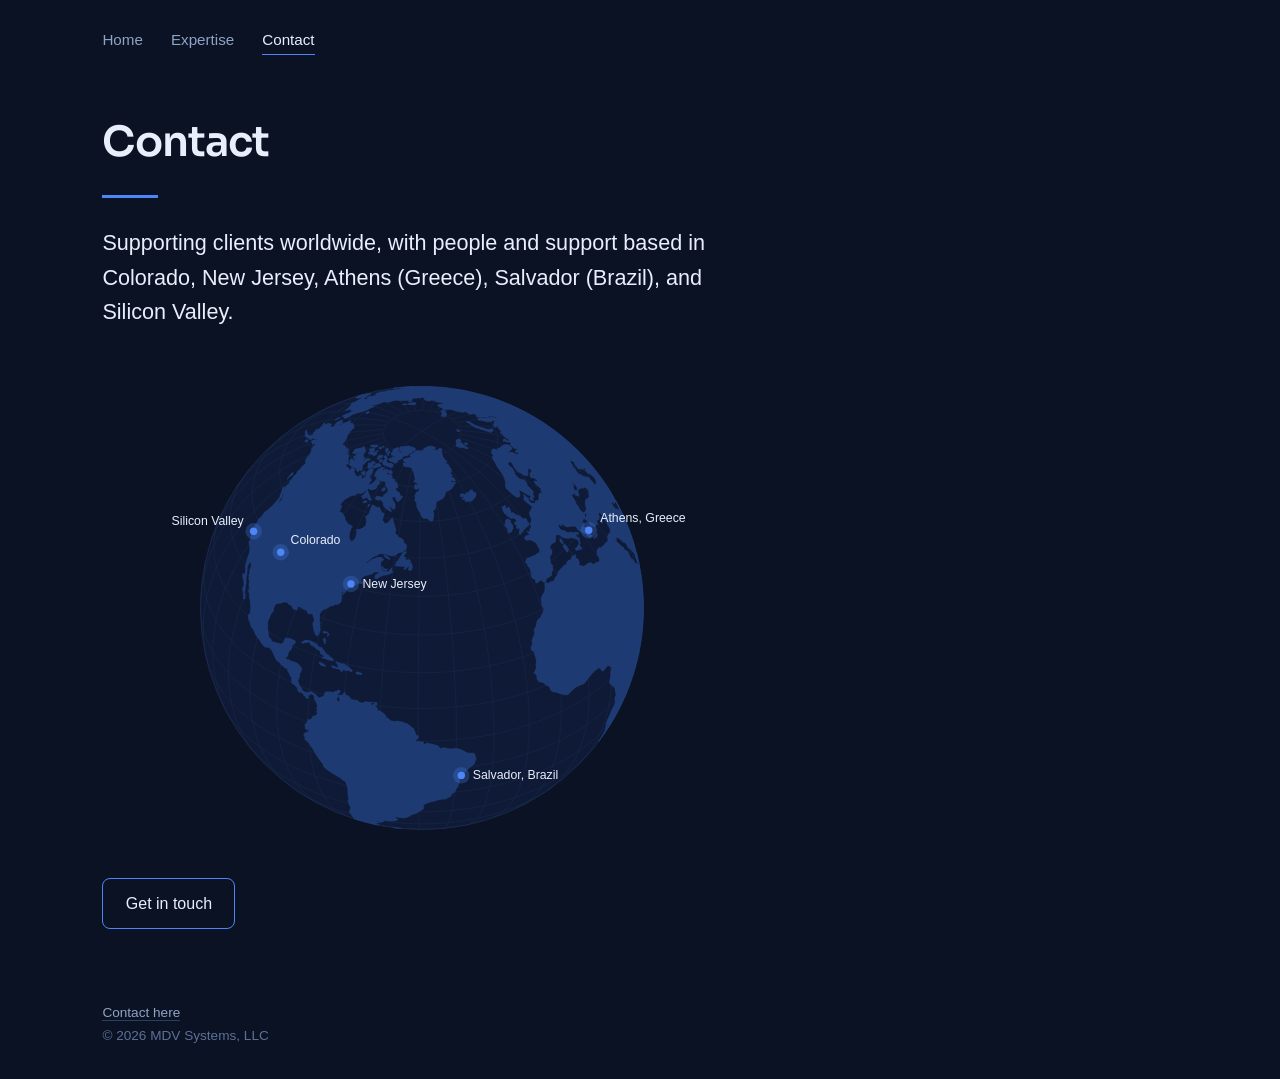
==== commit 13ba0792: "Add files via upload" ====
--- a/contact.html
+++ b/contact.html
@@ -9,7 +9,7 @@
 <link href="https://fonts.googleapis.com/css2?family=Sora:wght@500;600&display=swap" rel="stylesheet">
 <link rel="stylesheet" href="style.css">
 <title>Contact | MDV Systems</title>
-<meta name="description" content="Contact MDV Systems. Supporting clients worldwide with people in Colorado, Hoboken NJ, Athens Greece, and Silicon Valley.">
+<meta name="description" content="Contact MDV Systems. Supporting clients worldwide with people in Colorado, New Jersey, Athens Greece, Salvador Brazil, and Silicon Valley.">
 </head>
 <body>
 <nav>
@@ -20,17 +20,18 @@
 <main>
   <h2>Contact</h2>
   <hr class="rule">
-  <p class="lead">Supporting clients worldwide, with people and support based in Colorado, Hoboken (NJ), Athens (Greece), and Silicon Valley.</p>
+  <p class="lead">Supporting clients worldwide, with people and support based in Colorado, New Jersey, Athens (Greece), Salvador (Brazil), and Silicon Valley.</p>
   <div class="globe">
-<svg viewBox="-90 10 780 580" role="img" aria-label="Globe marking Silicon Valley, Colorado, Hoboken New Jersey, and Athens Greece">
+<svg viewBox="-90 10 780 580" role="img" aria-label="Globe marking Silicon Valley, Colorado, New Jersey, and Athens Greece">
 <circle cx="300" cy="300" r="270" fill="#0f1b36" stroke="#1c2c52"/>
 <path d="M146.3,78.0L161.5,69.4L178.2,63.4L196.3,60.1L215.6,59.6L235.8,61.8L256.8,66.7L278.3,74.2L300,84.4M174.8,539.2L163.1,531.7L152.8,521.8L143.8,509.9L136.4,495.9L130.5,480.0L126.3,462.4L123.7,443.2L122.9,422.6L123.7,400.9L126.3,378.2L130.5,354.8L136.3,330.8L152.7,282.2L174.7,234.2L201.6,188.8L232.2,147.7L248.6,129.3L265.4,112.4L282.6,97.4L300,84.4M453.7,522.0L465.0,512.8L475.1,501.9L483.7,489.4L490.8,475.4L496.5,460.0L500.5,443.3L503.0,425.5L503.8,406.6L502.8,385.0L499.9,362.5L495.0,339.4L488.3,316.0L479.7,292.4L469.4,268.8L457.5,245.6L444.1,222.9L429.3,200.9L413.2,179.9L396.1,160.1L378.0,141.6L359.2,124.6L339.8,109.3L320.0,95.9L300,84.4M425.2,60.8L412.3,55.5L398.3,52.6L383.4,52.0L367.7,53.9L351.4,58.1L334.5,64.6L317.3,73.4L300,84.4M30,300L30.1,304.3L30.7,311.3L31.7,318.4L33.3,325.4L35.4,332.4L38.0,339.3L41.1,346.1L44.7,352.9L48.8,359.6L53.3,366.1L58.4,372.5L63.9,378.8L69.8,384.9L76.2,390.9L83.0,396.7L90.2,402.3L97.8,407.7L105.8,412.9L114.1,417.9L122.9,422.6L131.9,427.2L141.3,431.5L151.0,435.5L160.9,439.3L171.2,442.8L181.6,446.0L192.3,449.0L203.2,451.7L214.3,454.1L225.6,456.2L237.0,458L248.5,459.5L260.1,460.7L271.8,461.6L283.5,462.2L295.3,462.5L307.1,462.4L318.8,462.1L330.6,461.4L342.2,460.5L353.8,459.2L365.3,457.7L376.7,455.8L387.9,453.6L399.0,451.2L409.8,448.4L420.5,445.4L430.9,442.1L441.1,438.5L451.0,434.7L460.6,430.6L469.9,426.3L478.9,421.7L487.6,416.9L495.9,411.9L503.8,406.6L511.3,401.2L518.4,395.5L525.1,389.7L531.4,383.7L537.3,377.5L542.7,371.2L547.6,364.8L552.1,358.2L556.0,351.6L559.5,344.8L562.5,337.9L565.0,331.0L567.0,324.0L568.5,317.0L569.5,309.9L570.0,302.8L570,300M108.9,109.2L122.9,97.2L138.5,87.1L155.8,79.2L174.5,73.4L194.5,69.9L215.5,68.7L237.3,69.8L259.8,73.1M72.4,154.8L86.8,135.7L104.3,118.9L124.6,104.6L147.3,93.2L172.2,84.6L198.9,79.1L227.1,76.7L256.2,77.5M43.1,217.0L55.0,189.1L72.0,163.4L93.7,140.5L119.6,120.9L149.2,105.0L182.0,93.1L217.1,85.5L254.0,82.3M30.1,292.2L31.4,275.9L34.1,259.8L38.5,243.7L44.4,228.0L51.7,212.7L60.5,197.9L70.8,183.7L82.3,170.2L95.1,157.4L109.1,145.5L140.4,124.4L175.3,107.4L213.2,94.9L253.1,87.2M38.9,368.7L34.9,348.9L33.4,328.7L34.2,308.2L37.4,287.6L41.7,271.1L47.5,254.8L54.8,238.7L63.5,223.0L84.9,193.0L111.4,165.5L142.3,141.1L176.9,120.5L214.3,104.0L253.7,92.1M65.6,434.1L58.9,420.9L53.4,407.0L46.4,377.6L44.8,346.6L48.6,314.7L58.3,280.8L73.6,247.4L94.1,215.2L119.5,184.9L149.0,157.4L182.1,133.2L217.9,112.8L255.7,96.8M101.4,482.9L90.4,469.2L81.2,454.0L73.8,437.5L68.5,419.8L65.2,401.0L63.9,381.4L64.6,361.0L67.4,340.1L76.4,305.3L90.5,270.3L109.6,236.0L133.0,203.2L160.4,172.7L191.0,145.1L224.1,121.1L259.0,101.3M138.9,516.7L125.3,504.6L113.7,490.0L104.3,473.2L97.3,454.4L92.6,433.7L90.4,411.4L90.6,387.9L93.4,363.3L101.3,327.5L113.9,291.1L130.8,255.0L151.6,219.8L175.9,186.6L203.1,155.9L232.6,128.7L263.6,105.4M208.2,553.9L195.6,547.0L184.7,536.1L175.7,521.3L168.8,502.8L164.0,481.1L161.4,456.4L161.1,429.1L163.1,399.7L168.3,362.6L176.7,324.0L187.9,284.8L201.7,246.0L217.8,208.5L235.8,173.0L255.3,140.6L275.9,111.8M239.2,563.1L229.8,558.4L221.5,549.2L214.7,535.6L209.4,517.7L205.7,496.0L203.7,470.9L203.3,442.7L204.7,411.9L208.4,374.3L214.2,335.0L222.0,294.8L231.6,254.8L242.8,215.8L255.3,178.8L268.9,144.6L283.2,114.0M268.6,568.2L263.4,565.0L258.8,557.0L255.0,544.2L252.0,526.8L248.7,479.9L249.3,419.6L254.3,341.9L263.6,260.3L276.2,182.4L291.1,115.3M297.2,570.0L296.2,559.8L295.6,530.2L295.3,483.2L295.4,422.6L295.8,344.5L296.7,262.4L297.8,183.8L299.2,115.9M325.6,568.8L330.0,565.8L333.7,557.9L336.9,545.2L339.3,527.9L342.0,481.0L341.6,420.6L337.5,342.8L329.9,261.0L319.5,182.8L307.3,115.5M354.8,564.4L363.5,560.1L371.0,551.2L377.3,537.7L382.2,520.0L385.6,498.3L387.5,473.1L387.8,444.8L386.6,413.9L383.2,376.2L378.0,336.7L370.9,296.4L362.2,256.2L352.0,217.0L340.6,179.7L328.3,145.2L315.3,114.3M385.4,556.1L397.5,549.7L408.0,539.2L416.6,524.6L423.3,506.3L427.9,484.5L430.4,459.7L430.8,432.2L428.9,402.5L424.0,365.3L416.1,326.5L405.6,287.1L392.6,248.0L377.4,210.1L360.4,174.4L342.1,141.5L322.7,112.3M418.3,542.7L432.2,533.7L444.2,521.2L454.1,505.4L461.7,486.6L466.8,465.0L469.5,440.9L469.7,414.8L467.3,386.9L460.9,350.3L450.7,312.4L437.0,274.3L420.1,236.8L400.5,200.8L378.5,167.0L354.6,136.4L329.5,109.6M491.1,490.8L502.8,477.2L512.6,462.1L520.5,445.3L526.2,427.3L529.9,408.0L531.4,387.8L530.7,366.7L527.9,345.0L519.2,309.9L505.3,274.7L486.6,240.0L463.6,206.7L436.9,175.6L406.9,147.4L374.4,122.7L340.2,102.2M527.6,445.2L535.3,431.7L541.6,417.3L546.4,402.3L549.8,386.7L551.7,370.5L552.0,353.9L550.9,337.0L548.2,319.9L538.7,285.8L523.6,252.1L503.3,219.5L478.2,188.7L449.0,160.5L416.4,135.6L381.0,114.5L343.8,97.8M556.9,383.0L562.4,361.3L564.9,338.9L564.4,316.1L561.0,293.1L556.7,276.5L551.0,260.0L543.7,243.8L535.1,227.9L513.7,197.5L487.4,169.4L456.7,144.4L422.4,123.0L385.2,105.8L346.0,93.0M569.9,307.8L569.2,286.5L565.9,265.3L561.5,249.2L555.6,233.4L548.3,217.9L539.5,202.9L529.3,188.5L517.7,174.8L490.9,149.5L459.6,127.8L424.7,110.0L386.8,96.7L346.9,88.1M561.1,231.3L556.4,216.1L550.2,201.5L542.6,187.4L533.7,173.9L523.5,161.1L512.0,149.0L485.7,127.5L455.2,109.9L421.4,96.4L384.8,87.5L346.3,83.2M534.4,165.9L520.1,145.1L502.5,126.7L481.8,110.9L458.3,98.0L432.4,88.2L404.5,81.6L375.0,78.3L344.3,78.5M498.6,117.1L484.4,103.8L468.2,92.6L450.3,83.5L430.8,76.8L409.8,72.5L387.7,70.5L364.7,71.0L341.0,74.0M461.1,83.3L448.7,75.4L435.2,69.2L420.6,64.8L405.1,62.2L388.8,61.4L371.9,62.4L354.4,65.2L336.4,69.9M391.8,46.1L376.7,43.3L360.2,45.3L342.6,52.1L324.1,63.5M360.8,36.9L350.8,36.8L340.1,40.9L328.7,49.1L316.8,61.3M331.4,31.8L326.3,33.2L320.8,38.4L315.0,47.3L308.9,59.9M302.8,30.0L300.8,59.4M274.4,31.2L278.6,32.7L283.0,38.1L292.7,59.8M245.2,35.6L254.2,35.9L263.9,40.3L274.1,48.7L284.7,61.0M214.6,43.9L228.6,41.8L243.9,44.3L260.2,51.4L277.3,63.0M181.7,57.3L191.1,53.5L201.1,51.2L222.7,50.5L246.0,55.4L270.5,65.7M223.7,559.0L223.9,559.1L230.8,561.0L237.8,562.7L244.9,564.2L252.2,565.6L259.5,566.7L266.9,567.7L274.3,568.5L281.9,569.1L289.4,569.4L297.0,569.6L304.5,569.6L312.1,569.4L319.6,569.0L327.1,568.3L334.6,567.5L342.0,566.5L349.3,565.3L356.5,563.9L363.6,562.4L370.6,560.6L376.3,559.0M139.8,517.3L145.1,521.1L151.2,525.1L157.6,528.9L164.3,532.5L171.2,536.0L178.4,539.3L185.8,542.4L193.5,545.3L201.3,548.0L209.3,550.5L217.5,552.8L225.9,554.8L234.4,556.6L243.0,558.3L251.7,559.6L260.5,560.8L269.4,561.7L278.4,562.4L287.4,562.8L296.4,563.1L305.4,563.0L314.4,562.8L323.4,562.3L332.4,561.5L341.2,560.6L350.0,559.4L358.7,558.0L367.3,556.3L375.8,554.4L384.1,552.3L392.3,550.0L400.3,547.5L408.1,544.7L415.7,541.8L423.0,538.7L430.2,535.3L437.1,531.8L443.7,528.1L450.0,524.3L456.1,520.3L460.2,517.3M89.5,469.1L90.7,470.6L95.5,476.0L100.6,481.3L106.1,486.5L112.0,491.5L118.3,496.4L124.9,501.1L131.8,505.6L139.0,509.9L146.6,514.0L154.4,517.9L162.6,521.7L170.9,525.2L179.6,528.4L188.4,531.5L197.5,534.3L206.8,536.9L216.2,539.2L225.8,541.3L235.5,543.1L245.4,544.6L255.4,546.0L265.4,547.0L275.6,547.8L285.7,548.3L295.9,548.5L306.1,548.5L316.3,548.2L326.5,547.6L336.6,546.8L346.6,545.7L356.6,544.4L366.4,542.7L376.1,540.9L385.7,538.7L395.1,536.4L404.3,533.8L413.4,530.9L422.2,527.8L430.8,524.5L439.1,520.9L447.2,517.2L454.9,513.2L462.4,509.0L469.6,504.7L476.5,500.1L483.0,495.4L489.2,490.5L495.0,485.5L500.4,480.3L505.5,475.0L510.2,469.5L510.5,469.0M56.0,415.6L56.7,417.1L60.1,423.5L63.9,429.7L68.2,435.9L72.9,441.9L78.1,447.8L83.7,453.5L89.7,459.1L96.0,464.6L102.8,469.8L110.0,474.9L117.5,479.8L125.4,484.5L133.5,489.0L142.1,493.2L150.9,497.3L160.0,501.1L169.3,504.6L178.9,507.9L188.8,511.0L198.8,513.8L209.1,516.3L219.5,518.6L230.1,520.5L240.8,522.2L251.6,523.6L262.5,524.8L273.5,525.6L284.5,526.2L295.6,526.4L306.6,526.4L317.7,526.1L328.7,525.5L339.7,524.6L350.6,523.4L361.4,521.9L372.1,520.2L382.6,518.1L393.0,515.8L403.2,513.2L413.2,510.4L423.0,507.3L432.6,503.9L441.9,500.3L450.9,496.5L459.7,492.4L468.1,488.1L476.2,483.6L484.0,478.9L491.5,473.9L498.6,468.8L505.3,463.5L511.6,458.0L517.5,452.4L523.0,446.6L528.0,440.7L532.7,434.6L536.9,428.5L540.6,422.2L543.9,415.8L544.0,415.6M36.5,358.7L37.4,362.5L39.4,369.3L42,376.2L45.1,382.9L48.6,389.5L52.6,396.1L57.1,402.5L62.0,408.8L67.4,415.0L73.3,421.1L79.6,426.9L86.3,432.6L93.4,438.1L100.9,443.5L108.7,448.6L117.0,453.5L125.6,458.2L134.5,462.7L143.7,466.9L153.2,470.9L163.1,474.6L173.1,478.1L183.4,481.3L194.0,484.2L204.7,486.8L215.6,489.2L226.7,491.3L237.9,493.0L249.3,494.5L260.7,495.7L272.2,496.6L283.8,497.2L295.4,497.4L307.0,497.4L318.5,497.1L330.1,496.4L341.6,495.5L353.0,494.3L364.3,492.7L375.5,490.9L386.6,488.7L397.5,486.3L408.1,483.6L418.6,480.7L428.9,477.4L438.9,473.9L448.7,470.1L458.2,466.1L467.3,461.8L476.2,457.3L484.7,452.6L492.9,447.6L500.7,442.4L508.1,437.1L515.1,431.5L521.7,425.8L527.9,419.9L533.7,413.8L539.0,407.6L543.8,401.3L548.2,394.8L552.2,388.2L555.6,381.6L558.6,374.8L561.0,368.0L563.0,361.1L563.5,358.7M36.5,241.3L35.6,245.8L34.6,252.8L34.1,259.8L34.2,266.7L34.8,273.7L35.8,280.7L37.4,287.6L39.4,294.5L42,301.3L45.1,308.0L48.6,314.7L52.6,321.2L57.1,327.6L62.0,334.0L67.4,340.1L73.3,346.2L79.6,352.0L86.3,357.7L93.4,363.3L100.9,368.6L108.7,373.7L117.0,378.6L125.6,383.3L134.5,387.8L143.7,392.0L153.2,396.0L163.1,399.7L173.1,403.2L183.4,406.4L194.0,409.3L204.7,411.9L215.6,414.3L226.7,416.4L237.9,418.2L249.3,419.6L260.7,420.8L272.2,421.7L283.8,422.3L295.4,422.6L307.0,422.5L318.5,422.2L330.1,421.5L341.6,420.6L353.0,419.4L364.3,417.8L375.5,416.0L386.6,413.9L397.5,411.4L408.1,408.7L418.6,405.8L428.9,402.5L438.9,399.0L448.7,395.2L458.2,391.2L467.3,386.9L476.2,382.4L484.7,377.7L492.9,372.7L500.7,367.5L508.1,362.2L515.1,356.6L521.7,350.9L527.9,345.0L533.7,338.9L539.0,332.7L543.8,326.4L548.2,319.9L552.2,313.3L555.6,306.7L558.6,299.9L561.0,293.1L563.0,286.2L564.4,279.3L565.4,272.3L565.9,265.3L565.8,258.4L565.3,251.4L564.2,244.4L563.5,241.3M56.0,184.4L53.3,190.6L50.9,197.1L49.1,203.7L47.7,210.3L46.8,216.9L46.3,223.6L46.4,230.2L46.9,236.9L47.9,243.5L49.4,250.1L51.4,256.7L53.8,263.2L56.7,269.6L60.1,276.0L63.9,282.2L68.2,288.4L72.9,294.4L78.1,300.3L83.7,306.0L89.7,311.6L96.0,317.1L102.8,322.3L110.0,327.4L117.5,332.3L125.4,337.0L133.5,341.5L142.1,345.7L150.9,349.8L160.0,353.6L169.3,357.1L178.9,360.4L188.8,363.5L198.8,366.3L209.1,368.8L219.5,371.1L230.1,373.0L240.8,374.7L251.6,376.1L262.5,377.3L273.5,378.1L284.5,378.7L295.6,378.9L306.6,378.9L317.7,378.6L328.7,378.0L339.7,377.1L350.6,375.9L361.4,374.4L372.1,372.7L382.6,370.6L393.0,368.3L403.2,365.7L413.2,362.9L423.0,359.8L432.6,356.4L441.9,352.8L450.9,349.0L459.7,344.9L468.1,340.6L476.2,336.1L484.0,331.4L491.5,326.4L498.6,321.3L505.3,316.0L511.6,310.5L517.5,304.9L523.0,299.1L528.0,293.2L532.7,287.1L536.9,281.0L540.6,274.7L543.9,268.3L546.7,261.9L549.1,255.4L550.9,248.8L552.3,242.2L553.2,235.6L553.7,228.9L553.6,222.3L553.1,215.6L552.1,209.0L550.6,202.4L548.6,195.8L546.2,189.3L544.0,184.4M89.5,131.0L85.6,136.1L81.7,141.8L78.3,147.5L75.2,153.4L72.6,159.3L70.5,165.3L68.7,171.4L67.5,177.5L66.6,183.6L66.2,189.7L66.3,195.9L66.7,202L67.7,208.1L69.1,214.2L70.9,220.2L73.1,226.2L75.8,232.2L78.9,238.0L82.4,243.8L86.4,249.4L90.7,255.0L95.5,260.4L100.6,265.7L106.1,270.9L112.0,275.9L118.3,280.7L124.9,285.4L131.8,289.9L139.0,294.3L146.6,298.4L154.4,302.3L162.6,306.0L170.9,309.5L179.6,312.8L188.4,315.9L197.5,318.7L206.8,321.2L216.2,323.6L225.8,325.6L235.5,327.5L245.4,329.0L255.4,330.3L265.4,331.4L275.6,332.1L285.7,332.6L295.9,332.9L306.1,332.9L316.3,332.6L326.5,332L336.6,331.2L346.6,330.1L356.6,328.7L366.4,327.1L376.1,325.2L385.7,323.1L395.1,320.7L404.3,318.1L413.4,315.3L422.2,312.2L430.8,308.8L439.1,305.3L447.2,301.5L454.9,297.6L462.4,293.4L469.6,289.1L476.5,284.5L483.0,279.8L489.2,274.9L495.0,269.9L500.4,264.7L505.5,259.3L510.2,253.9L514.4,248.3L518.3,242.6L521.7,236.8L524.8,231.0L527.4,225.0L529.5,219.0L531.3,213.0L532.5,206.9L533.4,200.8L533.8,194.6L533.7,188.5L533.3,182.4L532.3,176.3L530.9,170.2L529.1,164.1L526.9,158.1L524.2,152.2L521.1,146.4L517.6,140.6L513.6,134.9L510.5,130.9M139.8,82.7L138.1,83.9L132.7,88.2L127.5,92.7L122.7,97.3L118.2,102.0L114.1,106.8L110.3,111.8L106.9,116.8L103.9,121.9L101.2,127.1L98.9,132.3L97.0,137.6L95.4,143.0L94.3,148.4L93.6,153.8L93.2,159.2L93.2,164.7L93.7,170.1L94.5,175.5L95.7,180.9L97.3,186.2L99.3,191.5L101.7,196.7L104.4,201.9L107.6,207.0L111.0,212.0L114.9,216.9L119.1,221.7L123.6,226.4L128.5,231L133.7,235.4L139.3,239.7L145.1,243.9L151.2,247.9L157.6,251.7L164.3,255.3L171.2,258.8L178.4,262.1L185.8,265.2L193.5,268.1L201.3,270.8L209.3,273.3L217.5,275.5L225.9,277.6L234.4,279.4L243.0,281.0L251.7,282.4L260.5,283.6L269.4,284.5L278.4,285.2L287.4,285.6L296.4,285.9L305.4,285.8L314.4,285.6L323.4,285.1L332.4,284.3L341.2,283.4L350.0,282.2L358.7,280.7L367.3,279.1L375.8,277.2L384.1,275.1L392.3,272.8L400.3,270.3L408.1,267.5L415.7,264.6L423.0,261.5L430.2,258.1L437.1,254.6L443.7,250.9L450.0,247.1L456.1,243.1L461.9,238.9L467.3,234.6L472.5,230.1L477.3,225.5L481.8,220.8L485.9,216.0L489.7,211.0L493.1,206.0L496.1,200.9L498.8,195.7L501.1,190.5L503.0,185.1L504.6,179.8L505.7,174.4L506.4,169.0L506.8,163.6L506.8,158.1L506.3,152.7L505.5,147.3L504.3,141.9L502.7,136.6L500.7,131.3L498.3,126.0L495.6,120.9L492.4,115.8L488.9,110.8L485.1,105.9L480.9,101.0L476.4,96.4L471.5,91.8L466.3,87.4L460.7,83.1L460.2,82.7M169.0,66.3L164.2,69.8L159.6,73.4L155.3,77.2L151.2,81.0L147.5,85.0L144.0,89.0L140.8,93.2L138.0,97.4L135.4,101.7L133.2,106.0L131.2,110.4L129.6,114.9L128.4,119.4L127.4,123.9L126.8,128.4L126.5,133.0L126.5,137.6L126.9,142.1L127.6,146.6L128.6,151.2L129.9,155.6L131.6,160.1L133.6,164.5L135.9,168.8L138.5,173.1L141.5,177.3L144.7,181.4L148.2,185.5L152.0,189.4L156.1,193.2L160.5,196.9L165.1,200.5L170.0,204.0L175.2,207.4L180.5,210.6L186.1,213.6L192.0,216.6L198.0,219.3L204.2,221.9L210.6,224.3L217.2,226.6L223.9,228.7L230.8,230.6L237.8,232.3L244.9,233.9L252.2,235.2L259.5,236.4L266.9,237.3L274.3,238.1L281.9,238.7L289.4,239.1L297.0,239.2L304.5,239.2L312.1,239.0L319.6,238.6L327.1,238.0L334.6,237.2L342.0,236.2L349.3,235.0L356.5,233.6L363.6,232.0L370.6,230.2L377.4,228.3L384.1,226.2L390.7,223.9L397.0,221.4L403.2,218.8L409.2,216.0L415.0,213.0L420.6,209.9L425.9,206.7L431.0,203.3L435.8,199.8L440.4,196.2L444.7,192.5L448.8,188.6L452.5,184.7L456.0,180.6L459.2,176.5L462.0,172.2L464.6,168.0L466.8,163.6L468.8,159.2L470.4,154.7L471.6,150.3L472.6,145.7L473.2,141.2L473.5,136.6L473.5,132.1L473.1,127.5L472.4,123.0L471.4,118.5L470.1,114.0L468.4,109.5L466.4,105.2L464.1,100.8L461.5,96.5L458.5,92.3L455.3,88.2L451.8,84.2L448.0,80.2L443.9,76.4L439.5,72.7L434.9,69.1L430.0,65.6L424.8,62.3L419.5,59.1L413.9,56.0L408.0,53.1L402.0,50.3L395.8,47.7L389.4,45.3L382.8,43.0L376.3,41.0M223.7,41.0L222.6,41.3L215.9,43.5L209.3,45.8L203.0,48.2L196.8,50.9L190.8,53.6L185.0,56.6L179.4,59.7L174.1,62.9L169.0,66.3M198.1,60.0L194.3,62.7L190.8,65.5L187.4,68.4L184.3,71.4L181.4,74.5L178.7,77.6L176.2,80.9L174.0,84.1L172.0,87.5L170.2,90.9L168.7,94.3L167.5,97.8L166.5,101.2L165.7,104.8L165.3,108.3L165.0,111.8L165.0,115.4L165.3,118.9L165.9,122.5L166.7,126.0L167.7,129.5L169.0,132.9L170.6,136.3L172.4,139.7L174.4,143.0L176.7,146.3L179.2,149.5L181.9,152.6L184.9,155.7L188.1,158.7L191.5,161.6L195.1,164.4L198.9,167.1L202.9,169.7L207.1,172.2L211.4,174.6L216.0,176.8L220.6,179.0L225.5,181.0L230.5,182.9L235.6,184.7L240.8,186.3L246.2,187.8L251.6,189.1L257.2,190.3L262.8,191.4L268.5,192.3L274.2,193.0L280.0,193.6L285.9,194.1L291.8,194.4L297.6,194.5L303.5,194.5L309.4,194.3L315.3,194.0L321.1,193.5L326.9,192.9L332.7,192.1L338.3,191.2L344.0,190.1L349.5,188.8L354.9,187.5L360.2,186.0L365.4,184.3L370.5,182.5L375.5,180.6L380.3,178.6L385.0,176.4L389.5,174.1L393.8,171.7L397.9,169.2L401.9,166.6L405.7,163.8L409.2,161.0L412.6,158.1L415.7,155.1L418.6,152.0L421.3,148.9L423.8,145.7L426.0,142.4L428.0,139.0L429.8,135.7L431.3,132.2L432.5,128.8L433.5,125.3L434.3,121.8L434.7,118.2L435.0,114.7L435.0,111.1L434.7,107.6L434.1,104.1L433.3,100.5L432.3,97.1L431.0,93.6L429.4,90.2L427.6,86.8L425.6,83.5L423.3,80.2L420.8,77.0L418.1,73.9L415.1,70.8L411.9,67.8L408.5,64.9L404.9,62.1L401.1,59.4L397.1,56.8L392.9,54.3L388.6,51.9L384.0,49.7L379.4,47.5L374.5,45.5L369.5,43.6L364.4,41.9L359.2,40.2L353.8,38.8L348.4,37.4L342.8,36.2L337.2,35.2L331.5,34.3L325.8,33.5L320.0,32.9L314.1,32.5L308.2,32.2L302.4,32.0L296.5,32.0L290.6,32.2L284.7,32.5L278.9,33.0L273.1,33.6L267.3,34.4L261.7,35.4L256.0,36.4L250.5,37.7L245.1,39.0L239.8,40.5L234.6,42.2L229.5,44.0L224.5,45.9L219.7,47.9L215.0,50.1L210.5,52.4L206.2,54.8L202.1,57.3L198.1,60.0M230.3,60.9L227.7,62.8L225.3,64.7L223.0,66.7L220.8,68.7L218.8,70.9L217,73.0L215.3,75.2L213.8,77.5L212.4,79.7L211.2,82.1L210.2,84.4L209.4,86.8L208.7,89.2L208.2,91.6L207.8,94.0L207.7,96.4L207.7,98.8L207.9,101.2L208.2,103.7L208.8,106.1L209.5,108.5L210.4,110.8L211.5,113.2L212.7,115.5L214.1,117.7L215.6,120.0L217.4,122.2L219.2,124.3L221.3,126.4L223.4,128.4L225.8,130.4L228.2,132.3L230.8,134.2L233.6,136.0L236.4,137.7L239.4,139.3L242.5,140.9L245.7,142.3L249.0,143.7L252.4,145.0L255.9,146.2L259.5,147.3L263.2,148.3L266.9,149.3L270.7,150.1L274.5,150.8L278.4,151.4L282.4,151.9L286.4,152.3L290.3,152.6L294.4,152.8L298.4,152.9L302.4,152.9L306.4,152.8L310.5,152.6L314.4,152.3L318.4,151.8L322.3,151.3L326.2,150.7L330.1,149.9L333.8,149.1L337.6,148.1L341.2,147.1L344.8,146.0L348.3,144.8L351.6,143.4L354.9,142.0L358.1,140.6L361.2,139.0L364.1,137.3L367.0,135.6L369.7,133.8L372.3,132.0L374.7,130.0L377.0,128.0L379.2,126.0L381.2,123.9L383,121.7L384.7,119.5L386.2,117.3L387.6,115.0L388.8,112.7L389.8,110.3L390.6,108.0L391.3,105.6L391.8,103.2L392.2,100.8L392.3,98.3L392.3,95.9L392.1,93.5L391.8,91.1L391.2,88.7L390.5,86.3L389.6,83.9L388.5,81.6L387.3,79.3L385.9,77.0L384.4,74.8L382.6,72.6L380.8,70.4L378.7,68.3L376.6,66.3L374.2,64.3L371.8,62.4L369.2,60.5L366.4,58.8L363.6,57.1L360.6,55.4L357.5,53.9L354.3,52.4L351.0,51.0L347.6,49.7L344.1,48.5L340.5,47.4L336.8,46.4L333.1,45.5L329.3,44.7L325.5,44.0L321.6,43.3L317.6,42.8L313.6,42.4L309.7,42.1L305.6,41.9L301.6,41.8L297.6,41.8L293.6,41.9L289.5,42.2L285.6,42.5L281.6,42.9L277.7,43.4L273.8,44.1L269.9,44.8L266.2,45.7L262.4,46.6L258.8,47.6L255.2,48.8L251.8,50.0L248.4,51.3L245.1,52.7L241.9,54.2L238.8,55.7L235.9,57.4L233.0,59.1L230.3,60.9M264.6,69.1L263.3,70.1L262.1,71.1L260.9,72.1L259.8,73.1L258.8,74.2L257.9,75.3L257.0,76.4L256.2,77.5L255.5,78.7L254.9,79.9L254.4,81.1L254.0,82.3L253.6,83.5L253.4,84.7L253.2,85.9L253.1,87.2L253.1,88.4L253.2,89.6L253.4,90.8L253.7,92.1L254.1,93.3L254.5,94.5L255.0,95.7L255.7,96.8L256.4,98.0L257.2,99.1L258.0,100.2L259.0,101.3L260.0,102.4L261.1,103.4L262.3,104.4L263.6,105.4L264.9,106.3L266.3,107.2L267.7,108.1L269.2,108.9L270.8,109.7L272.4,110.5L274.1,111.2L275.9,111.8L277.6,112.4L279.4,113.0L281.3,113.5L283.2,114.0L285.1,114.4L287.1,114.8L289.1,115.1L291.1,115.3L293.1,115.6L295.1,115.7L297.1,115.8L299.2,115.9L301.2,115.9L303.3,115.8L305.3,115.7L307.3,115.5L309.3,115.3L311.3,115.0L313.3,114.7L315.3,114.3L317.2,113.9L319.1,113.4L320.9,112.9L322.7,112.3L324.5,111.7L326.2,111.0L327.9,110.3L329.5,109.6L331.1,108.8L332.6,107.9L334.0,107.1L335.4,106.2L336.7,105.2L337.9,104.2L339.1,103.2L340.2,102.2L341.2,101.1L342.1,100.0L343.0,98.9L343.8,97.8L344.5,96.6L345.1,95.4L345.6,94.2L346.0,93.0L346.4,91.8L346.6,90.6L346.8,89.4L346.9,88.1L346.9,86.9L346.8,85.7L346.6,84.5L346.3,83.2L345.9,82.0L345.5,80.8L345.0,79.6L344.3,78.5L343.6,77.3L342.8,76.2L342.0,75.1L341.0,74.0L340.0,72.9L338.9,71.9L337.7,70.9L336.4,69.9L335.1,68.9L333.7,68.0L332.3,67.2L330.8,66.3L329.2,65.6L327.6,64.8L325.9,64.1L324.1,63.5L322.4,62.8L320.6,62.3L318.7,61.8L316.8,61.3L314.9,60.9L312.9,60.5L310.9,60.2L308.9,59.9L306.9,59.7L304.9,59.6L302.9,59.5L300.8,59.4L298.8,59.4L296.7,59.5L294.7,59.6L292.7,59.8L290.7,60.0L288.7,60.3L286.7,60.6L284.7,61.0L282.8,61.4L280.9,61.9L279.1,62.4L277.3,63.0L275.5,63.6L273.8,64.3L272.1,65.0L270.5,65.7L268.9,66.5L267.4,67.3L266.0,68.2L264.6,69.1" fill="none" stroke="#1c2c52" stroke-width=".6" opacity=".8"/>
 <path d="M271.9,568.4L274.5,568.7L273.8,568.7L270.1,568.3L268.6,568.2L266.5,567.9L264.8,567.7L267.8,568.0L270.4,568.3ZM245.0,418.7L241.2,418.6L240.4,418.1L241.8,417.2L241.8,415.5L244.4,415.3L245.3,415.5ZM226.8,380.5L225.6,381.4L222.4,380.7L219.8,380.4L219.8,378.5L220.5,378.0L223.9,378.6L226.1,379.4ZM179.7,370.5L178.4,370.9L176.3,369.4L174.3,367.1L175.0,366.3L176.7,366.5L177.6,367.0L180.1,368.2L182.1,369.9L182.5,371.3ZM198.4,366.8L201.9,368.4L202.5,367.7L205.7,368.5L208.0,370.3L209.1,370.4L209.6,372.1L211.9,372.6L211.6,373.9L213.5,374.4L215.3,376.5L213.6,378.0L211.7,376.6L209.8,376.3L208.4,375.8L207.5,376.4L205.9,376.3L205.4,375.1L204.0,375.4L201.9,378.0L200.9,377.0L200.9,375.7L198.3,374.3L196.3,374.1L193.8,373.1L191.8,373.4L189.8,371.4L190.4,370.1L194.0,371.7L197.1,372.9L198.7,372.3L197.1,369.9L197.3,368.3L194.9,366.9L196.0,365.9ZM173.0,345.4L174.1,347.6L177.8,348.3L178.9,349.8L181.6,353.6L183.7,356.3L185.0,356.7L187.2,358.3L186.7,359.5L189.5,360.5L192.3,363.2L191.6,364.1L188.9,363.9L186.2,363.3L183.5,362.1L177.8,360.7L180.9,359.1L179.5,357.5L177.1,356.4L176.0,354.7L175.5,351.8L173.4,351.3L170.1,348.8L169.2,347.5L164.5,345.0L163.4,343.6L165.0,343.1L161.5,341.4L158.4,342.7L156.9,342.1L156.1,342.9L154.3,342.7L152.8,341.6L155.0,341.1L156.2,339.8L158.0,339.5L160.0,339.4L162.9,340.1L163.8,340.0L166.9,341.5L169.8,342.7ZM181.9,343.8L181.0,343.7L180.6,340.8L179.4,339.1L180.9,336.5L181.9,337.0L182.5,341.2ZM183.6,330.8L179.4,330.2L179.6,328.5L181.4,328.7L183.8,329.6ZM186.7,331.8L185.3,334.8L184.8,334.0L185.3,331.6L184.1,329.3L184.2,328.8ZM518.0,189.0L518.8,192.0L519.4,192.4L519.6,192.6L520.1,196.3L519.5,197.0L518.3,196.2L518.5,195.0L518.5,194.8L517.9,193.7L518.4,192.1ZM509.3,213.4L510.8,213.4L511.5,211.4L512.5,210.0L512.9,210.7L513.1,209.1L513.8,210.4L512.5,213.9L512.1,213.3L510.2,215.3ZM491.5,221.5L492.9,225.1L494.0,226.0L494.9,228.3L492.7,228.5L491.6,229.1L487.8,229.9L486.8,227.7L489.0,225.8L490.5,223.3ZM472.7,222.3L475.6,223.9L478.8,229.3L477.8,229.9L477.8,231.9L476.4,231.6L473.3,227.0L471.3,225.2L472.5,224.4ZM470.8,218.1L472.2,221.7L470.8,221.7L468.6,219.5L468.0,217.8L468.1,215.2ZM253.0,251.6L255.2,252.5L258.1,252.8L256.2,254.5L255.0,254.6L251.4,252.0L250.9,250.4L252.3,249.2ZM260.8,240.7L259.3,240.6L255.7,238.6L253.4,236.0L254.5,235.8L258.2,237.6L260.9,239.9ZM127.6,167.2L126.7,166.7L127.0,162.4L128.1,160.8L128.7,158.2L129.6,157.0L129.6,154.7L131.3,152.4L132.2,151.9L132.0,154.4L131.9,155.9L132.1,157.9L131.1,159.5L129.8,161.8L129.2,164.8ZM278.8,235.3L276.4,239.2L278.5,237.8L280.4,238.9L279.2,240.4L281.8,241.9L283.3,240.8L286.2,242.4L285.1,245.7L287.3,245.0L287.6,247.5L288.4,250.4L286.8,254.4L285.4,254.5L283.3,253.6L284.3,249.8L283.4,249.2L279.4,253.0L277.5,252.7L280.0,250.6L277.0,249.3L273.6,249.3L267.6,248.6L267.3,247.1L269.4,245.7L268.2,244.4L271.2,241.9L275.2,234.9L277.3,232.4L280.0,231.1L281.3,231.4L280.6,232.6ZM142.4,135.9L143.0,137.3L138.6,139.7L136.0,143.2L135.8,142.5L137.3,140.3L138.9,138.5L139.9,136.9L141.5,135.5L142.8,134.8ZM269.7,31.7L270.1,31.7L267.9,32.0L269.3,31.9L268.2,32.0L267.0,32.1L265.3,32.2L265.0,32.3L265.0,32.3ZM411.0,203.1L408.6,207.6L405.1,208.5L404.4,203.4L400.8,199.9L401.8,195.4L402.1,192.7L403.7,191.7L407.5,192.9L408.2,196.1L410.4,198.7ZM434.3,165.6L436.2,169.1L433.0,168.7L431.4,167.5L432.1,164.4ZM157.8,97.6L157.0,96.6L158.3,95.5L160.2,94.6L160.9,95.4L161.2,96.0L160.5,97.1L159.1,98.2ZM401.1,174.6L402.3,179.8L403.7,178.1L405.6,177.0L407.5,180.2L408.5,184.6L410.5,183.6L416.0,187.3L417.7,187.0L422.1,190.5L423.7,191.6L426.5,190.7L428.1,193.3L428.0,195.0L430.2,196.4L430.0,199.7L427.3,201.4L424.6,204.7L423.1,204.6L422.9,207.3L420.7,208.0L420.1,210.4L418.5,210.3L419.0,204.3L420.3,202.3L416.6,203.6L414.9,202.4L416.3,199.9L413.8,198.5L412.4,195.7L415.6,194.3L414.3,191.9L411.3,190.3L408.4,191.0L407.3,190.3L406.8,188.2L405.4,187.5L405.6,189.9L402.9,186.3L400.6,184.9L398.5,180.6L397.6,176.7L399.2,176.2ZM178.9,77.0L179.0,76.3L180.4,75.3L182.1,74.4L181.6,75.5L180.4,76.6ZM236.4,174.9L234.6,176.7L233.9,176.0L234.1,174.7L234.3,174.4L235.7,173.5L236.4,173.9ZM232.8,170.9L229.4,172.2L228.1,171.6L228.4,170.4L230.8,169.2L233.2,170.2ZM199.7,67.7L198.3,68.5L198.0,69.1L196.1,70.1L194.6,71.2L194.3,71.2L194.3,70.4L195.9,69.5L197.0,69.0L197.8,68.1L198.4,67.8ZM234.3,157.6L233.5,159.3L234.7,159.1L235.0,160.5L236.0,162.5L237.2,164.4L236.3,166.3L237.7,166.5L238.3,168.2L236.0,168.9L233.8,166.9L233.9,164.8L230.9,166.1L227.2,167.0L228.1,164.5L225.6,163.8L228.3,162.7L230.5,159.9L233.4,156.8ZM361.1,155.8L362.3,158.3L365.8,160.1L365.5,163.8L362.0,168.4L360.9,169.6L358.2,169.9L352.4,170.2L353.4,168.0L348.5,167.2L351.3,165.5L350.7,164.4L346.5,164.6L346.5,161.7L348.8,160.4L352.8,162.2L354.2,159.2L356.9,159.6L358.3,156.6ZM252.6,157.6L250.7,157.2L251.3,155.2L253.1,153.4L254.8,153.3L255.5,154.7L254.7,156.3L254.2,156.8ZM500.9,140.5L502.8,141.3L502.7,140.4L503.3,140.4L504.0,142.4L506.4,144.8L507.5,146.1L508.4,147.5L509.8,148.8L511.8,150.1L511.8,148.6L512.8,148.4L512.3,145.7L510.4,141.5L509.6,140.7L507.8,139.3L504.7,136.3L504.3,137.1L502.1,134.8L502.4,136.1L499.8,133.5L499.8,132.1L498.1,129.5L496.9,129.6L495.3,128.8L496.7,131.1L499.0,133.1L497.3,132.2L496.6,131.7L495.1,130.2L494.2,129.7L493.8,131.3L491.2,130.1L490.7,130.6L489.7,129.9L489.4,128.2L487.0,126.4L486.0,124.4L485.9,123.0L482.5,120.5L480.6,119.5L481.4,121.5L481.1,122.6L483.2,125.8L484.3,128.1L486.5,130.3L487.5,132.6L491.3,137.1L494.0,137.6L496.2,139.5L499.5,140.3ZM528.8,156.6L529.1,157.1L531.2,160.7L532.2,162.7L533.3,165.0L531.4,162.4L531.5,163.0L532.7,165.4L534.8,169.4L535.3,171.4L534.5,171.5L534.7,173.0L533.1,171.7L530.5,169.4L531.2,171.2L530.8,171.8L532.0,173.9L532.2,175.2L533.1,176.0L533.6,177.0L535.2,178.5L536.9,180.3L537.1,179.7L537.7,180.4L538.2,180.0L539.0,181.2L539.7,182.5L540.3,183.3L540.7,183.4L541.2,184.2L541.6,184.6L540.2,182.4L539.0,180.1L538.5,179.0L538.9,179.3L540.1,181.1L541.4,183.5L542.0,184.3L541.8,183.6L542.3,184.4L541.3,181.9L540.6,179.9L540.1,178.5L538.1,174.6L536.1,170.8L534.2,167.3L533.2,165.6L533.2,165.5L534.2,167.0L534.7,167.9L536.1,170.0L536.8,171.0L536.8,170.7L536.2,169.3L535.7,168.4L536.1,169.1L536.3,169.4L536.3,169.4L540.7,177.7L544.8,186.2L548.7,194.8L551.2,201.0L551.3,201.2L552.4,204.1L552.9,205.6L553.9,208.4L554.7,210.5L555.1,211.7L556.5,215.9L558.2,221.8L559.6,226.8L559.9,228.2L560.1,228.8L560.8,231.8L561.3,234.3L561.8,236.8L561.9,237.7L562.3,239.2L562.4,240.2L562.8,241.6L562.9,242.9L563.1,244.2L563.2,246.0L562.6,244.5L562.0,242.5L561.7,241.9L560.9,239.7L560.4,239.0L560.3,238.3L559.8,236.9L559.5,235.9L559.0,234.5L558.4,233.3L558.0,233.0L557.5,231.8L557.0,231.9L555.8,230.4L554.5,228.2L553.4,227.6L553.1,228.2L551.4,226.6L550.2,224.5L549.2,222.3L547.0,219.9L546.2,219.7L545.6,220.4L544.4,219.2L544,218.3L542.9,217.2L542.3,217.2L540.7,215.6L538.7,214.3L537.0,213.2L536.8,214.5L535.6,212.2L534.9,210.9L534.0,209.2L533.7,208.8L534.5,210.9L536.1,214L537.1,216.5L537.3,217.7L536.5,217.4L535.2,216.9L531.6,213.7L531.7,214.3L534.4,216.9L536.9,218.9L540.6,222.5L541.9,223.5L543.2,224.7L545.7,226.3L546.0,227.4L547.2,229.6L549.3,229.8L549.7,230.1L551.5,232.7L551.7,234.0L553.4,237.3L555.4,240.6L555.9,240.5L556.5,240.4L558.3,243.0L559.5,245.6L560.2,245.9L561.4,245.6L562.0,246.1L562.6,246.7L563.0,247.1L563.2,246.8L563.5,247.3L563.9,248.9L564.2,251.4L564.4,251.2L564.5,251.0L564.9,251.9L565.1,252.2L565.0,250.8L564.5,247.3L563.9,243.8L563.2,240.3L562.9,238.7L562.5,237.0L562.1,235.3L561.9,234.4L561.4,232.6L561.3,231.9L561.3,231.9L563.5,241.1L565.4,250.3L567.0,259.6L568.2,269.0L569.1,278.3L569.7,287.8L570.0,297.2L569.9,306.6L569.5,316.0L568.8,325.4L567.8,334.8L566.4,344.1L564.7,353.4L562.6,362.6L560.3,371.7L557.6,380.7L554.7,389.7L551.4,398.5L547.8,407.2L543.9,415.8L539.7,424.3L535.2,432.5L530.5,440.7L525.4,448.6L520.1,456.4L515.2,463.1L515.5,462.7L515.7,462.3L516.4,461.1L517.9,458.9L518.7,457.4L520.8,453.7L522.8,450.2L523.4,448.9L523.3,448.6L523.5,447.3L524.1,444.8L524.5,443.4L524.1,442.3L524.9,440.0L525.4,438.2L526.7,435.0L528.5,431.2L529.1,429.7L530.7,425.9L531.6,423.9L533.4,420.3L534.5,418.0L535.4,415.2L535.7,413.4L535.3,412.9L535.2,411.5L535.1,410.0L535.3,409.1L536.3,407.0L536.2,404.3L536.1,402.4L535.2,401.4L535.5,400.4L535.4,399.7L535.0,397.6L533.5,395.8L531.3,394.6L529.8,393.1L528.4,390.8L528.5,389.4L529.1,387.7L529.7,384.4L530.2,381.1L529.7,381.0L530.4,375.9L530.6,372.5L529.5,370.9L528.3,371.4L527.7,370.1L527.0,370.2L526.9,369.1L524.4,372.9L523.4,373.6L522.4,375.4L520.3,377.1L518.6,376.0L517.5,373.9L515.3,372.9L513.1,374.7L510.6,376.6L508.2,378.9L505.9,381.5L501.3,387.1L499.7,389.7L496.9,392.7L494.0,393.4L492.5,394.3L490.1,395.0L488.0,396.3L484.0,399.3L481.7,401.8L478.3,405.1L477.6,405.3L476.7,405.9L472.9,405.9L469.4,404.5L466.1,403.8L463.4,402.4L462.4,402.6L459.6,402.2L457.4,400.9L456.6,399.7L455.9,396.9L453.9,395.2L452.3,394.2L451.2,394.1L450.2,393.7L449.6,392.0L448.9,391.4L447.7,391.1L445.4,390.2L443.8,390.6L442.7,389.7L442.7,389.1L441.4,388.7L441.0,387.9L439.9,384.9L440.2,382.8L438.1,380.1L436.0,379.3L437.5,377.9L438.9,374.2L439.5,371.7L438.8,369.5L439.5,367.0L439.2,362.7L438.0,358.6L437.1,356.6L437.1,354.3L435.7,352.6L433.3,351.5L433.1,349.6L432.9,347.5L434.0,345.7L434.7,343.0L434.1,341.6L434.7,338.0L436.0,334.4L437.0,333.2L437.3,330.3L436.8,327.9L437.4,324.6L439.2,322.1L440.1,316.6L441.4,314.1L444.3,312.2L446.0,308.0L447.2,306.1L448.6,301.2L446.0,296.1L445.8,291.8L445.3,289.3L446.2,285.4L448.4,281.9L449.8,278.9L449.9,273.4L449.6,270.3L451.7,269.2L454.1,270L456.6,268.2L459.8,267.4L461.0,266.7L462.4,262.8L464.8,260.2L465.5,257.4L467.2,254.4L470.8,250.7L474.3,247.4L475.8,247.1L476.9,243.7L479.2,241.7L480.6,241.9L481.8,240.3L483.0,236.7L484.7,235.8L485.8,237.8L486.6,234.7L487.2,235.3L487.4,238.2L488.5,240.0L489.8,240.3L491.6,243.9L491.4,247.2L493.0,249.0L494.1,248.0L495.7,249.3L496.8,249.1L499.8,248.1L500.4,246.8L502.3,245.7L505.6,244.6L508.4,247.0L510.4,245.8L513.6,244.2L516.3,243.7L516.5,241.6L516.2,238.8L514.1,236.4L513.4,233.9L513.3,230.6L513.9,228.5L516.1,226.2L517.6,227.1L518.1,226.2L518.8,226.1L520.3,224.3L521.3,224.9L522.7,221.7L524.2,220.4L525.8,219.1L526.6,218.6L526.5,215.6L526.1,213.6L526.6,211.3L527.4,210.0L528.7,211.1L528.1,209.4L529.1,208.3L529.7,206.6L529.3,204.5L528.6,202.7L528.5,202.7L527.4,200.5L525.6,197.5L525.0,196.3L525.0,196.2L523.0,192.7L521.4,189.2L521.3,189.1L519.2,186.8L518.1,184.9L516.8,184.3L515.8,182.3L515.9,183.9L514.9,185.1L516.2,188.5L515.7,192.3L513.8,192.4L513.0,194.7L514.0,196.6L513.8,198.5L511.6,198.9L510.7,201.4L507.5,199.3L505.2,199.0L503.5,195.3L501.5,195.1L499.7,189.5L500.8,186.2L498.8,182.8L500.5,179.2L499.2,174.7L498.9,171.4L499.5,167.9L502.2,166.3L503.7,164.4L503.4,161.4L503.7,159.8L502.1,155.8L500.8,154.3L498.6,153.0L497.4,153.2L497.0,154.0L496.0,153.9L493.1,154.2L491.7,155.4L489.6,155.5L489.2,153.6L486.5,149.7L485.1,149.7L483.9,145.8L483.1,145.2L483.6,147.4L483.7,149.2L484.7,151.3L484.6,153.3L485.6,156.0L487.7,157.6L488.7,157.4L488.8,155.2L489.9,156.6L490.2,159.2L491.5,163.6L490.6,164.1L489.2,162.3L487.7,163.6L487.2,162.7L486.5,159.9L485.6,159.8L484.0,162.1L482.7,161.1L482.6,163.2L484.2,165.6L486.2,169.3L487.1,170.1L487.4,171.7L486.9,172.0L490.6,176.3L491.5,178.7L493.5,181.7L495.5,182.9L496.8,183.9L498.4,183.1L499.0,184.3L498.2,186.9L498.8,188.8L499.7,192.4L498.0,191.5L497.4,190.7L496.8,191.9L496.0,192.7L495.5,196.0L497.9,196.5L497.8,198.1L497.2,199.3L495.1,198.6L495.6,199.7L497.5,201.3L499.4,201.9L499.6,203.5L501.5,203.9L502.9,203.9L504.5,205.8L502.7,206.8L504.4,208.0L504.0,209.7L506.8,212.0L506.1,213.5L503.9,213.7L501.3,211.7L499.2,209.7L497.5,208.9L495.2,207.9L494.3,207.0L493.9,207.1L493.3,206.4L491.6,206.3L490.1,204.8L488.3,202.2L487.6,200.9L486.9,200.6L486.4,200.8L485.1,200.2L483.9,200.3L481.5,200.8L479.7,200.7L477.5,201.3L474.1,200.3L474.2,199.6L472.3,199.0L471.2,197.8L469.8,198.4L470.6,200.5L469.2,199.8L468.2,198.5L468.2,198.4L468.3,197.7L466.6,198.6L466.4,201.3L467.9,203.0L468.6,204.2L470.6,205.5L473.5,205.6L476.7,207.7L480.7,208.5L481.9,207.0L482.8,207.4L483.0,208.6L485.3,208.2L487.2,207.8L489.9,208.0L490.6,208.5L491.3,210.1L489.2,209.6L487.5,210.7L488.7,213.9L490.8,213.8L492.0,215.9L491.6,217.0L493.0,221.2L492.6,222.3L491.8,221.2L490.7,218.8L490.4,217.6L488.3,216.2L486.4,215.0L485.4,215.3L483.8,214.3L482.2,214.9L480.4,214.2L479.0,215.4L476.5,215.2L473.1,214.4L470.3,213.5L467.1,210.4L465.9,210.8L463.5,211.0L463.0,212.3L463.2,215.0L462.7,216.0L462.5,219.7L457.8,222.0L455.6,225.6L456.9,228.2L458.5,230.4L458.0,234.6L455.6,237.6L456.2,239.1L456.1,242.4L457.0,246.3L459.2,248.0L458.8,250.8L459.7,253.9L458.2,256.0L458.0,260.3L454.7,262.5L452.1,263.9L451.1,266.4L450.8,268.6L449.3,269.1L447.6,268.2L445.7,266.2L442.8,266.9L442.2,268.6L440.4,268.8L439.1,270.1L438.1,266.5L436.7,264.0L435.3,264.2L433.9,262.9L432.9,260.0L433.3,257.9L432.7,256.0L432.1,253.2L431.2,251.4L429.9,250.2L429.1,248.8L427.8,245.7L425.8,244.4L428.0,239.5L431.5,238.5L434.9,236.6L437.9,235.8L439.7,234.4L443.6,232.1L443.4,228.9L438.9,220.6L434.0,217.9L431.1,216.9L426.8,217.5L424.7,214.7L427.0,212.1L431.3,210.8L427.7,206.8L430.7,207.2L433.2,201.0L431.5,197.5L432.6,195.5L433.5,193.7L433.6,191.9L430.7,185.3L431.6,182.0L433.1,180.9L432.7,179.9L433.8,178.5L434.8,179.0L434.2,176.4L432.7,175.4L430.8,173.5L428.4,172.2L425.0,168.8L424.3,167.7L423.7,166.3L424.7,164.9L424.2,163.6L424.3,161.6L426.0,163.3L426.8,164.8L427.9,165.5L429.1,165.3L430.0,166.8L429.3,166.9L430.7,170.3L432.7,171.5L434.0,172.8L436.2,172.2L437.3,173.4L438.1,171.3L437.9,169.5L440.7,169.2L442.4,169.5L442.2,167.6L442.5,163.7L442.7,160.8L444.3,159.8L445.3,160.4L446.3,159.0L445.0,157.3L445.1,154.3L441.8,152.1L439.1,149.9L437.1,147.4L436.6,145.1L440.1,146.0L440.6,144.8L437.8,142.4L435.7,140.7L435.9,141.5L434.1,141.5L431.8,140.1L431.6,137.6L431.8,135.5L433.1,134.4L433.6,132.8L432.0,129.9L429.6,130.2L428.9,132.9L429.2,136.2L428.9,138.9L426.4,138.3L424.3,138.7L420.7,135.8L416.8,134.0L414.8,132.0L412.9,129.3L409.9,124.0L409.4,122.8L407.6,121.9L404.9,122.4L405.1,125.0L407.3,127.8L409.8,129.1L411.9,133.0L413.7,137.6L418.4,142.3L421.7,143.4L424.7,143.7L428.1,148.2L427.9,150.3L433.6,155.8L436.3,159.5L434.6,160.9L436.7,164.2L435.4,166.0L431.8,163.4L426.8,160.9L421.0,157.4L418.0,156.3L419.5,162.5L418.4,165.0L414.8,164.9L410.8,161.8L402.6,154.5L401.6,151.5L401.8,146.1L400.2,140.9L396.8,135.0L391.5,127.5L389.7,124.0L386.5,118.4L385.9,115.5L387.0,114.1L384.2,111.0L385.1,109.5L384.9,107.5L389.0,106.0L389.8,107.6L392.9,107.7L391.6,106.1L394.7,105.5L396.2,103.1L401.4,100.9L403.5,100.8L406.4,101.7L408.7,103.7L409.7,106.0L405.7,109.8L406.1,110.8L409.6,110.3L416.0,112.9L417.5,111.9L418.7,111.4L416.7,110.4L414.7,110.3L413.2,108.9L416.1,107.1L415.1,105.6L412.0,105.2L407.7,101.1L407.9,100.1L409.4,99.5L406.3,97.9L403.9,98.0L401.2,96.7L398.6,96.7L399.6,94.2L402.0,94.3L402.7,95.8L405.1,96.4L406.5,96.0L405.2,94.0L402.4,93.0L399.8,90.3L395.0,86.0L394.9,85.3L397.9,86.7L397.8,85.6L396.1,84.6L395.1,82.7L392.6,81.0L394.5,80.2L391.1,78.7L389.3,79.5L387.6,78.8L387.2,76.2L387.5,75.0L389.4,71.9L386.8,71.2L385.5,72.1L384.7,72.1L385.2,73.1L383.1,72.8L380.4,73.2L379.1,73.2L374.2,71.7L370.2,71.3L368.9,70.8L368.1,68.8L370.1,68.5L373.9,69.1L374.6,68.5L377.0,68.1L382.4,68.2L383.6,67.2L386.5,67.6L393.6,69.6L393.1,68.5L391.4,68.1L389.3,67.0L387.3,66.7L384.7,66.0L383.2,66.5L380.3,66.2L381.0,67.1L379.2,67.4L374.8,66.9L372.8,68.1L368.8,67.0L366.3,67.4L365.9,67.1L367.5,66.5L371.4,66.4L371.1,65.6L368.9,66.1L366.0,65.1L364.0,63.7L364.3,62.2L362.3,63.2L358.6,64.0L356.5,63.1L354.5,61.6L352.1,60.5L351.1,61.5L348.0,61.5L346.9,61.0L343.7,60.6L340.9,59.6L339.9,59.8L337.2,58.8L337.0,58.2L333.6,58.1L331.9,57.5L330.7,58.0L328.8,58.4L325.8,58.4L324.9,57.4L326.6,57.3L324.8,56.5L325.4,55.6L324.1,55.7L321.1,55.0L319.5,53.7L319.2,52.9L320.1,52.1L321.8,51.8L325.7,51.6L327.1,51.4L325.8,50.8L324.4,50.0L323.0,50.1L323.2,49.0L322.3,49.3L320.1,49.2L316.1,48.3L316.3,47.5L310.7,46.7L310.2,47.9L307.5,47.4L305.4,47.3L303.3,46.4L302.8,45.4L303.7,44.7L302.0,43.5L299.6,42.9L298.2,44.5L295.7,43.8L293.2,44.3L290.2,44.1L289.3,44.6L286.8,44.6L288.4,45.9L286.9,46.7L273.8,47.6L271.8,47.0L266.9,46.9L261.5,48.6L258.5,49.3L256.4,49.2L255.0,48.3L252.7,48.7L251.2,49.5L248.8,50.5L245.8,51.4L243.5,52.5L238.8,53.0L238.1,54.0L240.9,53.9L241.6,54.5L236.9,56.4L234.6,57.8L229.9,59.6L226.9,60.5L226.9,60.5L221.6,62.2L215.3,64.3L213.2,64.2L211.6,64.8L214.4,64.6L211.1,67.1L205.7,69.1L205.1,68.2L206.4,66.6L203.0,66.7L202.7,66.4L203.9,65.4L206.0,64.6L208.6,63.3L210.3,63.0L212.1,62.1L213.1,61.0L214.9,60.6L215.9,60.8L216.6,59.7L214.5,60.1L213.8,59.5L213.8,59.5L214.1,58.3L216.1,57.2L213.2,57.9L209.8,58.4L208.3,58.9L206.9,59.0L206.4,58.8L209.8,57.0L212.0,54.3L213.1,53.5L213.7,52.1L214.7,50.8L214.1,50.4L218.5,49.2L221.5,46.9L223.3,46.6L224.1,45.8L227.1,44.7L226.3,44.4L226.8,43.4L225.9,43.4L223.0,44.3L220.2,44.2L222.2,43.4L221.5,43.2L219.7,43.6L222.8,42.2L221.5,42.2L224.8,41.1L223.8,41.1L226.1,40.3L228.2,39.8L231.6,39.1L236.6,38.5L237.7,38.9L236.7,39.5L237.4,39.6L234.3,40.7L232.9,42.1L231.4,43.6L229.7,45.1L231.4,46.2L233.4,45.3L232.7,44.5L235.4,42.4L239.5,42.3L244.0,40.6L246.4,38.5L243.6,38.8L248.2,37.4L251.5,36.6L252.4,36.9L256.1,36.2L258.3,35.4L265.6,34.3L273.0,33.1L279.7,31.5L288.8,30.4L284.5,30.6L282.9,30.6L280.1,30.8L278.6,30.9L275.6,31.2L270.9,31.6L270.5,31.6L270.5,31.6L279.8,30.8L289.2,30.2L298.7,30.0L308.1,30.1L317.5,30.6L326.9,31.3L336.3,32.4L345.6,33.9L354.8,35.6L364.0,37.7L373.1,40.1L382.2,42.8L391.1,45.8L399.9,49.2L408.6,52.8L417.2,56.7L425.6,61.0L433.8,65.5L441.9,70.3L449.9,75.4L457.6,80.8L465.2,86.4L472.5,92.3L479.7,98.5L486.6,104.9L493.3,111.5L499.8,118.3L506.0,125.4L511.9,132.7L517.6,140.2L523.1,147.9L528.3,155.8ZM230.0,138.3L228.1,139.0L227.6,137L226.3,136.7L226.4,134.3L228.4,134.0L230.6,133.2L230.7,134.9L230.8,135.9L230.5,136.7ZM235.4,61.7L233.1,61.3L234.1,60.5L235.3,60.6ZM235.4,61.7L235.4,61.8L234.6,62.4L232.2,63.3L231.8,63.1L232.0,62.3L233.1,61.3ZM222.3,558.6L220.1,557.9L219.8,557.6L221.7,558.0L216.9,556.5L218.3,556.6L217.0,555.5L220.9,556.8L219.8,555.2L217.3,554.4L218.0,555.4L215.8,554.7L214.9,553.5L213.6,551.6L214.2,551.2L212.1,549.7L210.5,548.0L211.9,548.3L212.2,546.5L212.9,544.6L213.0,542.4L210.7,539.4L211.1,538.1L209.5,535.6L210.8,533.6L210.0,529.5L209.7,525.0L209.5,519.8L208.3,515.5L206.6,511.5L202.1,508.9L201.5,507.7L192.8,502.7L184.8,497.4L181.4,494.6L179.3,491.6L179.8,490.9L175.7,485.7L170.9,478.5L166.3,470.6L164.5,468.5L163.0,465.5L159.7,462.2L156.7,459.7L157.9,458.6L155.8,454.5L156.9,452.5L160.0,451.4L162.0,449.5L161.1,447.5L159.6,448.7L157.2,446.2L157.9,445.5L157.2,441.9L158.6,441.8L159.3,439.8L160.9,437.9L160.6,436.2L162.8,436.2L165.6,435.7L165.1,434.3L166.6,434.5L166.5,432.6L167.5,431.5L169.5,431.9L171.3,430.0L173.0,428.5L171.5,427.1L172.4,425.0L171.6,421.1L172.6,420.3L172.1,416.7L170.6,414.0L169.3,412.4L168.6,409.9L169.7,409.2L168.7,408.5L168.1,406.9L166.2,405.1L164.4,404.7L163.5,405.9L161.8,406.3L160.9,406.1L160.4,406.8L162.1,409.7L161.0,409.9L160.4,410.3L158.5,409.8L158.0,407.1L157.4,407.6L156.2,406.9L155.5,404.9L153.9,404.0L153.0,403.1L151.3,402.5L151.1,403.3L150.7,402.5L148.7,400.8L148.0,399.6L148.5,399.1L148.5,398.1L147.5,396.7L146.1,395.3L144.9,394.2L144.7,392.9L143.8,391.7L143.9,393.0L143.1,393.7L142.4,392.1L141.2,391.2L140.8,390.1L141.0,388.9L141.6,387.8L140.7,386.8L141.6,386.4L140.5,384.5L139.0,382.0L138.4,380.2L137.1,378.2L135.6,375.5L136.1,375.0L136.6,375.9L136.9,375.8L136.5,374.2L135.4,373.3L134.9,374.1L132.8,373.0L131.6,372.0L130.3,370.4L128.4,369.2L127.6,367.8L126.0,366.1L123.9,364.9L122.5,363.2L121,360.5L118.2,353.8L116.8,351.5L114.5,348.8L112.6,348.0L109.8,348.0L108.1,347.4L106.2,344.9L104.2,342.6L101.9,338.7L99.9,336.6L97.2,332.3L95.4,328.5L95.0,326.9L93.6,325.4L91.3,321.9L90.8,319.1L88.8,314.4L88.4,310.8L88.5,308.2L89.4,308.6L89.5,307.2L90.5,306.6L91.0,305.2L90.8,302.7L91.2,300.9L91.1,298.1L90.7,292.1L89.7,286.7L89.7,283.1L88.5,279.6L88.6,278.2L90.0,276.1L89.4,274.0L89.1,270.8L89.9,267.5L89.0,266.0L89.0,262.6L89.1,259.6L89.6,258.3L90.2,254.2L91.2,250.5L92.1,249.0L91.7,245.9L91.1,245.3L90.7,243.0L89.6,244.2L88.8,246.4L87.3,249.5L87.0,251.9L86.8,256.2L86.6,257.5L86.8,258.1L86.3,259.7L86.6,260.1L85.7,263.1L85.8,264.7L85.5,266.6L85.7,270.0L84.7,274.5L84.5,276.9L84.2,279.4L83.4,281.6L84.4,282.8L84.4,285.5L84.5,288.1L84.1,288.8L82.6,289.3L82.3,288.9L82.7,285.9L82.3,282.1L81.7,278.5L81.2,276.3L82.5,273.5L83.2,271.0L82.9,268.7L82.5,265.4L82.0,265.6L82.0,264.0L81.4,261.7L81.6,258.1L81.8,257.9L82.4,259.1L83.8,258.5L84.8,256.8L85.0,252.3L84.6,250.0L85.3,246.7L86.2,243.4L87.3,239.3L88.8,235.1L89.7,232.8L90.2,229.2L89.8,227.7L90.4,226.5L89.7,225.0L89.9,223.3L89.0,220.8L89.1,219.7L90.4,217.5L91.9,211.7L94.7,205.1L95.4,204.3L95.8,202.2L97.4,197.7L99.7,194.7L100.8,191.7L103.4,189.4L106.0,186.5L108.1,183.4L111.4,181.1L117.4,175.8L121.6,171.3L124.2,168.0L125.6,166.1L126.3,165.7L126.4,169.4L123.7,173.3L124.8,172.9L127.4,170.1L129.9,166.9L129.8,166.7L131.6,160.3L132.6,157.8L132.9,153.4L135.8,150.0L138.1,148.5L139.0,145.2L141.9,142.8L144.1,138.9L146.1,137.6L147.3,135.8L148.2,133.6L151.5,131.0L154.3,127.2L157.9,124.3L158.0,122.7L157.9,120.3L159.0,117.9L163.1,112.9L164.0,111.2L165.6,108.0L165.5,106.2L167.8,102.7L169.9,100.5L169.5,99.2L166.6,100.6L166.5,99.9L166.2,98.6L165.2,97.8L165.0,96.5L167.4,95.5L171.1,94.8L171.8,95.9L172.9,95.2L171.3,94.2L169.0,94.1L167.1,93.0L164.7,94.7L162.5,94.3L161.6,93.3L161.2,92.3L159.7,92.5L159.1,90.9L157.6,91.0L157.1,89.8L158.0,88.7L157.9,87.7L157.8,86.6L157.5,85.7L158.5,83.5L159.3,83.1L159.6,84.2L159.6,85.2L160.4,86.1L159.6,87.8L160.6,88.0L161.6,89.3L162.2,89.4L162.9,90.0L165.6,89.3L167.5,89.3L167.2,88.1L168.1,87.4L167.2,87.1L169.7,85.6L168.6,85.7L170.8,84.6L170.2,83.7L170.7,82.8L173.0,82.1L174.2,82.0L176.2,80.8L176.7,79.3L179.3,77.9L180.9,76.8L183.0,76.4L185.3,75.2L187.1,75.2L188.4,75.9L190.0,75.9L189.5,76.8L188.3,77.7L189.5,78.4L188.6,79.3L189.2,79.9L191.1,79.4L192.2,78.6L193.2,79.2L193.6,78.6L193.6,77.5L193.0,77.3L194.5,76.3L195.3,74.8L197.5,73.1L199.4,72.5L202.8,71.0L203.1,72.3L203.1,74.4L202.5,75.2L200.6,75.3L199.1,77.5L202.2,76.3L204.6,74.9L207.1,74.0L209.6,73.0L211.9,71.7L213.5,72.1L212.3,73.7L213.2,74.8L215.0,74.9L216.3,75.7L216.2,76.5L217.0,78.0L216.2,78.9L217.7,80.0L216.2,81.4L213.9,82.3L214.6,82.6L213.7,84.1L212.7,84.2L211.5,85.8L211.6,86.6L209.6,88.9L208.8,90.8L208.1,91.7L208.6,92.8L207.1,94.6L206.4,95.8L205.3,97.9L203.2,100.2L202.9,101.4L204.8,101.6L206.3,102.4L206.0,104.0L208.2,104.8L209.7,105.9L208.1,107.3L209.3,107.6L211.4,107.0L211.2,107.8L207.9,111.1L211.3,111.0L208.1,112.7L209.3,113.5L210.8,113.3L211.1,114.5L210.1,116.9L210.0,119.9L210.1,121.6L211.1,122.4L210.0,124.9L207.0,124.8L207.5,127.1L210.1,129.4L211.5,129.7L210.2,132.3L213.1,131.9L213.8,129.8L215.6,129.5L216.9,130.4L218.0,130.8L217.9,132.2L216.9,134.6L218.3,135.4L218.6,138.2L220.8,139.1L222.4,140.3L224.4,138.3L225.9,138.5L226.7,140.7L223.6,143.8L226.9,141.7L227.8,142.4L231.5,139.5L232.2,136.8L232.2,134.7L235.9,131.3L239.5,129.9L240.4,131.2L240.1,133.2L238.2,137.7L235.6,138.7L237.3,140.6L237.3,140.6L234.3,144.0L238.3,142.3L238.0,145.2L235.6,147.6L235.1,150.6L238.5,148.8L241.8,146.2L244.7,142.4L246.4,143.5L248.0,144.9L248.7,147.3L247.6,149.2L245.3,150.7L245.1,153.0L243.7,154.7L239.0,156.1L236.5,155.7L235.7,153.9L234.0,155.5L230.3,157.9L228.7,159.3L225.0,160.8L222.6,159.9L220.2,160.8L218.2,163.0L216.0,162.5L211.8,164.3L206.8,167.2L203.8,169.7L200.4,173.8L202.4,176.0L200.6,179.9L199.4,183.2L202.5,183.9L205.0,187.5L206.1,190.0L206.4,192.5L208.3,194.8L209.6,197.5L213.1,199.3L215.3,200.7L213.2,204.1L211.8,208.5L211.2,213.9L213.1,219.3L215.7,218.6L218.9,214.7L220.6,207.6L220.0,204.8L224.6,204.1L228.6,202.1L231.2,199.6L232.2,196.7L232.3,192.7L231.1,188.8L235.6,185.4L236.5,181.4L239.0,175.0L240.8,174.5L243.6,176.6L245.4,177.6L247.5,177.0L248.8,178.9L250.4,181.9L250.4,183.7L254.1,184.9L252.8,188.4L251.7,193.8L253.6,195.0L254.5,197.8L258.6,196.1L262.1,191.8L264.1,190.1L264.9,194.2L266.8,200.1L268.4,205.7L266.8,208.3L269.8,211.3L271.7,214.1L275.8,215.7L277.3,217.2L278.0,221.1L280.1,221.9L281.0,223.7L280.7,228.8L278.4,230.3L276.2,231.7L271.2,232.9L267.0,236.2L261.8,236.3L255.8,234.5L251.4,233.7L248.4,233.5L245.1,236.2L240.9,237.4L235.1,242.4L230.5,245.8L233.2,245.6L239.6,240.8L246.7,238.3L251.2,238.6L253.4,241.3L249.9,243.9L249.9,249.0L250.2,252.6L253.9,255.5L259.3,255.6L263.2,250.8L263.0,254.2L264.8,256.1L260.4,258.7L252.7,260.4L249.2,261.8L244.9,264.5L242.4,263.7L243.1,259.8L249.5,256.9L244.3,256.2L240.7,256.1L240.9,257.7L237.0,259.2L233.4,260.1L229.7,260.7L227.1,263.2L226.5,263.9L225.8,266.3L226.3,269.0L227.6,269.4L227.7,267.6L228.4,268.9L227.8,270.1L225.4,270.4L223.8,269.9L221.2,270.1L219.8,269.9L217.8,269.7L214.7,270.2L219.7,270.7L220.5,271.8L215.5,271.9L213.5,271.4L213.7,270.8L212.4,271.8L213.3,272.3L211.6,275.4L208.2,278.2L208.3,276.9L207.7,276.5L206.9,275.0L206.9,277.7L207.5,278.7L207.1,280.4L205.5,281.9L202.6,284.9L202.3,284.7L204.2,281.9L203.1,279.6L203.8,275.8L202.6,277.5L202.4,280.6L200.6,279.3L202.3,281.4L201.2,285.7L202.1,286.4L202.0,288.0L201.2,292.7L198.1,295.4L194.2,295.6L191.2,297.5L189.4,297.2L187.2,298.3L186.3,299.6L181.7,301.2L179.2,302.6L176.8,304.7L175.3,307.6L175.1,311.0L175.1,315.2L175.9,318.9L175.4,320.9L175.8,326.7L174.9,329.6L174.3,331.3L172.8,333.7L171.6,333.8L169.9,332.6L169.8,330.5L168.7,328.9L167.8,324.4L167.1,320.4L167.0,318.4L168.6,315.8L168.3,312.9L166.8,308.1L165.7,306.9L161.7,307.5L161.2,307.0L160.2,304.2L158.6,302.2L154.7,301.1L152.1,299.2L149.6,298.3L148.1,298.3L148.3,299.8L147.6,301.5L148.0,302.7L147.2,303.0L146.2,301.7L144.8,302.0L142.6,300.6L141.1,297.1L138.3,296.2L136.6,293.9L134.6,293.2L131.8,292.7L128.0,294.2L124.5,294.2L122.2,295.2L120.8,296.7L119.7,299.6L119.1,301.7L119.1,303.5L119.1,303.5L119.1,303.5L116.6,306.4L115.1,309.1L113.0,314.6L112.0,316.5L111.8,319.1L112.1,321.7L111.7,325.4L112.7,329.8L112.8,332.7L113.4,335.5L116.4,338.7L117.2,341.2L120.3,341.7L122.9,342.7L125.5,343.3L127.7,343.8L130.2,343.2L131.6,341.1L132.8,337.7L133.7,336.7L136.2,336.8L140.1,337.6L143.0,339.2L145.2,339.8L145.8,341.1L145.2,343.2L142.7,344.8L141.3,347.1L141.8,348.1L140.8,349.7L139.2,352.6L138.6,351.1L137.8,350.8L137.7,351.5L138.4,351.8L138.0,352.9L137.1,354.5L137.2,355.3L136.6,356.6L136.7,357.2L135.9,359.1L135.0,359.9L134.3,359.7L133.3,360.8L134.3,362.1L134.7,361.7L135.7,362.7L136.0,363.1L136.9,362.7L137.9,363.1L138.2,363.6L138.8,363.7L140.4,364.8L142.0,365.5L143.3,365.6L143.8,365.3L144.9,366.0L145.7,366.7L146.7,367.0L147.5,367.0L149.1,368.3L149.6,368.6L150.6,369.9L151.6,371.3L152.8,372.5L153.6,374.1L153.2,374.4L152.9,375.2L153.0,376.9L151.9,378.0L151.3,379.6L150.9,381.4L150.9,382.5L150.8,384.4L150.1,384.6L149.5,386.3L149.6,387.5L148.7,388.2L148.8,389.4L149.3,390.3L149.9,393.0L151.3,395.2L152.9,397.7L154.1,399.7L153.9,400.6L155.5,401.4L155.9,401.2L156.9,402.6L158.8,403.0L160.6,402.6L163.1,402.7L164.6,401.9L166.8,402.9L166.6,403.3L168.8,404.2L170.6,405.5L171.8,407.2L173.2,408.9L175.3,409.7L178.7,407.8L180.4,407.8L180.6,406.5L181.7,403.2L184.2,402.0L186.9,402.7L187.3,401.9L190.5,403.1L194.0,401.9L195.8,401.4L198.0,399.9L199.5,400.5L200.5,401.9L199.6,403.1L199.4,404.1L196.8,404.0L198.0,406.2L197.8,408.4L195.7,410.3L197.1,414.0L199,414.2L200.2,411.5L199.0,409.7L199.0,406.5L204.5,406.0L204.0,403.9L205.7,402.9L207.0,406.2L210.0,407.0L212.7,409.9L212.7,411.4L216.7,412.2L221.4,412.7L223.8,415.0L227.2,416.1L229.8,415.3L229.9,414.2L235.5,414.8L240.9,415.5L237.0,416.2L238.4,418.4L242.0,419.3L245.4,421.8L246.0,425.2L248.4,425.4L250.1,426.6L253.1,428.4L255.9,431.4L256.0,433.5L257.7,433.8L260.1,436.0L261.9,437.5L267.5,438.8L268.0,438.1L271.8,438.1L276.8,439.4L278.4,440.0L281.8,441.1L286.7,444.6L287.5,446.3L289.1,446.1L290.3,448.3L292.9,455.2L295.4,455.9L295.5,458.5L292.0,461.6L293.5,462.7L301.8,463.4L302.0,467.1L305.5,464.6L311.5,465.9L319.3,467.9L321.5,469.9L320.8,472.0L326.2,470.5L335.3,471.8L342.3,471.1L349.1,473.4L354.9,476.6L358.4,477.2L362.3,476.8L363.9,477.6L365.3,481.8L366.0,483.7L363.9,489.5L361.5,492.0L354.9,497.3L351.8,501.2L348.3,504.3L347.1,504.4L345.7,506.8L345.7,512.3L344.1,516.7L343.4,518.6L341.9,519.8L340.8,523.4L336.1,527.2L335.1,529.8L331.5,531.1L330.3,532.6L325.7,533.0L318.8,534.2L315.7,535.4L310.9,536.2L305.8,538.1L302.1,540.3L301.5,541.9L302.2,543.0L301.4,545.1L300.5,546.0L297.6,547.1L293.1,550.3L289.7,551.5L287.0,552.3L285.4,553.7L282.9,554.5L281.3,555.4L277.1,556.0L274.2,555.5L272.2,555.5L268.5,554.6L265.9,554.4L263.3,553.3L263.3,554.1L268.5,555.8L268.2,556.8L270.7,557.6L270.7,558.2L267.7,559.5L262.6,559.6L255.5,559.0L251.5,558.4L252.6,559.2L252.4,559.9L253.4,560.5L251.6,560.6L248.2,560.2L244.6,559.3L243.5,559.3L244.8,560.4L247.3,561.1L248.9,561.1L250.3,561.7L247.5,561.5L245.4,561.6L245.9,562.4L245.6,562.6L242.6,562.1L240.7,562.0L240.6,562.3L244.4,563.4L247.5,564.0L247.4,564.3L244.4,563.9L243.9,564L241.7,563.6L241.2,563.5L242.3,563.8L242.3,563.8L233.1,561.6L224.1,559.1ZM228.9,113.5L226.6,114.1L229.2,115.1L228.1,117.4L230.9,117.0L230.2,118.4L227.0,121.5L229.0,120.9L232.4,117.8L233.6,118.0L233.7,119.1L233.0,120.9L229.9,124.0L227.6,126.1L227.3,128.8L227.3,131.5L225.7,132.7L223.8,131.7L223.1,133.3L221.4,134.1L220.2,132.1L219.6,129.9L218.3,129.1L215.4,128.4L212.3,126.2L211.0,125.1L212.4,123.4L212.6,121.5L211.5,120.9L214.0,118.0L214.8,118.3L216.5,119.3L217.3,120.6L218.9,121.3L218.5,119.1L216.8,117.5L216.1,116.2L217.3,114.9L220.3,116.0L219.3,114.7L219.5,112.7L223.1,111.8L225.1,111.5L229.1,112.3ZM236.5,119.6L233.4,120.7L234.9,117.8L235.6,117.7L236.8,118.5ZM264.0,135.6L263.5,136.6L262.2,136.1L261.0,135.6L259.4,135.6L259.2,135.3L259.1,133.0L260.0,131.8L260.7,131.8L263.1,133.1ZM252.3,130.9L251.5,133.4L254.7,131.2L258.5,131.0L258.0,135.2L256.2,137.4L259.4,137.3L261.4,136.3L263.1,138.9L264.0,141.2L263.3,142.8L266.3,142.7L266.7,145.4L269.5,147.7L270.2,149.5L270.4,153.4L266.8,154.6L269.8,157.9L272.2,159.2L273.6,163.3L276.4,164.0L275.1,166.7L270.6,170.9L268.8,168.8L267.1,164.4L264.6,164.5L263.6,166.7L264.7,169.4L266.7,171.8L267.2,173.0L267.3,177.3L265.8,180.1L263.5,178.5L259.6,174.2L261.2,178.4L262.6,181.3L262.5,182.8L257.4,180.0L253.9,176.6L252.3,174.1L253.4,173.1L251.5,170.3L249.7,167.6L249.2,168.8L243.6,167.8L242.8,165.9L245.5,163.5L248.8,164.5L252.7,165.0L252.7,163.5L254.2,161.7L258.2,158.6L258.5,156.8L258.5,155.3L257.0,152.8L254.6,150.6L256.0,149.9L255.8,147.2L254.6,146.5L254.3,144.9L252.8,145.7L250.0,145.3L245.7,142.5L243.8,140.3L242.2,138.8L242.2,137.1L244.7,136.2L243.1,135.4L245.7,131.9L249.2,129.5L251.4,128.8L254.9,129.2ZM241.3,121.1L241.6,122.4L243.6,123.2L242.8,124.1L240.3,125.0L240.3,127.2L237.1,129.7L234.2,129.8L233.6,128.8L234.2,127.3L234.8,123.4L235.9,122.5L237.2,124.2L238.6,121.7ZM283.0,47.8L285.0,47.5L287.8,47.4L288.1,47.4L287.1,48.2L285.6,48.5L283.4,48.1ZM244.3,128.5L240.8,130.2L239.8,129.4L242.0,126.3L243.7,124.9L245.6,124.0L247.4,123.7L249.2,125.0L250.2,126.7L246.1,128.6ZM218.3,112.1L215.0,110.8L216.7,109.5L218.2,106.5L219.7,106.2L223.6,105.4L226.7,104.9L229.1,103.1L231.0,105.3L230.6,106.8L231.5,108.7L230.8,110.0L229.6,111.7L227.9,111.3L223.7,110.8L220.1,111.3ZM276.5,52.3L277.3,51.3L279.3,51.1L282.0,51.4L282.1,52L279.8,52.1ZM250.9,121.7L249.1,122.6L248.1,121.6L248.0,120.2L249.9,119.2L252.0,119.2L251.6,120.6ZM283.6,51.9L283.7,50.5L288.2,50.0L290.1,49.4L292.8,50.4L292.6,51.6L291.2,52.1L288.2,52.3ZM252.8,114.4L251.8,116.0L250.0,117.4L247.1,119.2L245.5,118.6L245.2,117.5L247.3,116.0L245.9,115.3L248.7,113.3L249.3,113.9L251.6,113.8L252.3,114.7ZM244.7,110.4L243.5,111.5L244.7,111.6L245.2,112.3L243.4,113.6L241.2,114.4L238.5,112.6L235.2,112.0L234.3,111.0L235.6,110.2L238.5,110.6L235.7,107.8L235.8,106.5L240.6,105.5L242.2,105.6L242.1,108.0L240.6,110.3L241.3,111.6L244.3,108.6L246.3,108.3L246.4,109.1ZM385.5,81.2L386.1,81.8L386.8,84.7L384.9,84.6L384.3,86.0L382.0,85.8L380.8,84.8L378.4,84.5L374.0,82.5L373.8,83.1L369.2,81.0L367.3,81.1L364.2,79.4L360.2,77.2L358.1,75.2L355.7,74.3L354.3,73.2L355.5,72.6L357.2,72.9L360.9,75.0L364.3,76.9L369.6,79.2L374.4,80.6L379.2,82.2L382.7,82.5ZM256.9,115.2L256.7,116.6L258.2,117.4L257.9,118.8L256.5,119.8L256.8,121.0L256.7,122.0L257.8,122.7L258.9,123.6L261.0,123.6L263.2,124.1L264.6,125.0L264.7,126.6L264.0,128.1L262.7,128.7L260.6,128.8L259.6,127.9L256.2,127.1L254.1,126.2L252.9,125.1L251.5,122.7L252.9,120.9L254.3,119.4L254.9,117.7L253.7,116.4L253.9,115.0L255.6,114.0ZM246.7,102.8L243.4,104.2L241.6,104.4L241.1,103.9L238.5,103.5L237.3,102.8L237.8,101.5L241.6,101.3L245.1,101.4L245.6,102.3ZM258.9,114.4L258.4,114.2L257.3,113.2L258.1,112.4L259.4,113.3L259.3,114.1ZM249.6,106.0L247.5,105.6L248.2,104.1L249.9,103.9L250.9,104.5L251.0,105.5ZM354.5,98.8L355.7,100.7L354.1,101.4L353.2,100.5L351.6,100.3L351.4,98.8L353.1,99.2ZM253.5,104.4L252.1,104.2L251.4,103.3L252.0,103.0L253.7,102.9L253.7,103.3ZM259.2,112.0L257.6,111.9L257.8,111.0L258.9,109.8L260.3,108.7L260.9,109.4L261.1,109.8L260.6,111.2ZM257.5,109.5L256.2,110.7L255.7,109.7L255.9,108.1L254.8,107.0L256.5,106.8L256.8,105.7L258.2,104.8L258.7,105.9L258.8,108.0ZM323.9,59.2L329.6,60.2L325.0,61.8L324.1,61.8L323.7,61.5L322.9,59.9ZM344.5,99.1L348.8,98.7L349.7,100.7L352.6,102.3L353.0,103.2L356.3,105.1L356.0,105.9L352.4,105.8L351.4,104.6L349.5,104.8L345.2,104.0L341.8,102.7L341.4,100.8L343.1,101.2L343.6,100.6L342.3,99.8L342.6,99.0ZM343.3,94.6L345.3,94.2L347.4,95.7L347.2,97.3L345.7,98.4L344.4,98.1L343.9,98.7L341.6,98.4L341.3,96.6L342.7,96.3L341.7,95.4ZM343.6,82.6L344.4,83.2L344.9,83.7L345.6,83.8L346.5,84.4L345.5,84.8L344.0,84.5L344.0,85.5L343.1,84.5L342.9,83.8L344.1,83.8L342.9,83.5L342.1,83.0L342.9,82.4ZM326.9,61.6L328.9,62.0L330.2,63.3L330.3,64.4L328.7,65.8L329.0,66.5L325.5,66.8L323.6,66.6L323.7,65.3L324.5,63.0ZM270.1,110.8L270.1,112.2L268.3,112.6L264.7,114.1L263.2,113.7L262.2,112.5L262.8,110.9L264.0,110.0L265.3,109.6L264.2,108.9L264.7,107.6L265.9,106.2L267.7,105.4L269.1,104.8L269.9,105.0L270.4,104.2L271.8,104.8L270.8,106.6L271.1,107.7L271.5,108.7ZM289.2,104.3L290.5,104.8L291.5,105.4L292.3,106.5L292.0,107.3L290.0,108.5L288.2,108.9L287.2,109.5L288.7,109.7L286.2,111.4L284.6,112.1L281.9,114.4L280.1,114.5L279.2,115.1L276.6,114.7L277.4,115.4L276.5,115.8L276.1,117.6L274.6,118.5L272.7,119.0L271.4,120.1L269.4,120.6L269.0,121.4L270.7,121.8L270.2,122.6L266.2,123.7L264.5,121.9L261.4,121.2L260.4,120.2L259.0,119.3L260.3,117.8L262.5,117.9L264.2,115.5L264.9,115.6L265.8,117.8L266.5,115.4L265.8,114.3L267.5,113.4L269.4,113.3L270.6,112.4L270.7,110.8L271.9,109.2L273.5,110.1L273.8,110.6L275.7,110.0L274.6,109.0L272.2,108.2L272.2,106.8L273.0,105.4L273.3,104.3L274.2,103.4L275.6,103.3L276.2,103.5L277.7,103.5L279.5,102.8L279.9,103.3L279.7,104.3L281.5,102.9L282.6,102.7L283.7,102.7L285.3,103.1L285.3,103.5L287.1,103.4L288.1,103.9ZM311.4,102.8L316.1,104.2L315.9,105.7L313.8,106.4L310.8,107.4L311.3,108.0L313.3,107.1L315.8,107.8L316.3,106.5L317.6,107.4L318.1,109.4L318.9,107.8L320.8,105.6L323.0,105.5L324.5,106.6L323.9,109.7L324.1,110.5L322.3,111.8L324.0,111.4L324.9,113.9L325.8,116.2L328.3,119.7L330.9,121.4L329.5,122.1L328.7,123.6L331.6,124.8L333.7,127.5L332.8,128.2L336.1,130.7L333.8,131.7L336.0,132.7L336.4,134.0L335.0,135.1L333.3,135.6L336.2,137.5L337.1,139.1L333.8,138.4L333.6,139.5L335.8,139.9L338.8,141.6L340.9,144.4L338.8,145.8L337.0,144.7L334.2,143.1L335.9,145.4L335.2,147.8L339.1,146.9L341.2,146.6L338.8,150.9L335.9,155.0L331.6,157.4L329.8,157.7L328.5,159.6L327.3,164.2L324.1,167.6L322.8,167.9L320.5,169.2L317.9,170.5L316.6,173.2L317.0,176.1L316.4,178.9L313.3,182.6L314.6,185.8L314.0,189.4L313.2,193.7L309.9,194.1L306.3,190.7L301.7,190.8L299.5,188.4L298.0,184.3L294.5,178.9L293.6,176.1L293.5,172.4L291.1,168.5L292.0,165.5L290.9,164.0L293.1,159.4L295.8,157.9L296.5,156.3L297.0,153.2L295.0,154.6L294.1,155.1L292.6,155.6L290.7,154.2L290.9,151.5L291.7,149.5L293.2,149.5L296.3,150.7L293.8,148.1L292.5,146.7L291.0,147.2L289.9,146.1L291.9,142.6L291.3,141.2L290.6,138.5L289.7,134.4L288.4,132.8L288.8,131.3L286.2,128.8L284.0,128.2L281.0,127.9L278.3,127.6L277.6,126.2L276.9,123.7L280.0,123.2L282.0,123.4L278.3,121.6L277.0,119.7L277.8,118.5L281.9,117.7L285.7,116.7L286.5,115.5L284.9,113.9L286.1,112.8L289.5,110.9L290.7,110.7L290.9,109.2L292.7,108.5L294.8,108.2L296.7,108.3L297.3,109.4L299.1,107.6L300.6,108.9L301.6,109.1L303.1,110.1L301.3,108.4L301.4,107.0L303.1,105.0L305.1,104.9L305.5,103.7L307.2,103.2Z" fill="#1d3a72" stroke="#27478a" stroke-width=".5"/>
 <g font-size="15" font-family="-apple-system,'Segoe UI',Roboto,Arial,sans-serif" fill="#e8eefb">
 <circle cx="94.8" cy="206.6" r="10" fill="#4f86f7" opacity=".25"/><circle cx="94.8" cy="206.6" r="4.5" fill="#4f86f7"/><text x="82.8" y="198.6" text-anchor="end">Silicon Valley</text>
 <circle cx="127.8" cy="232.2" r="10" fill="#4f86f7" opacity=".25"/><circle cx="127.8" cy="232.2" r="4.5" fill="#4f86f7"/><text x="139.8" y="222.2" text-anchor="start">Colorado</text>
-<circle cx="213.4" cy="270.8" r="10" fill="#4f86f7" opacity=".25"/><circle cx="213.4" cy="270.8" r="4.5" fill="#4f86f7"/><text x="227.4" y="275.8" text-anchor="start">Hoboken, NJ</text>
+<circle cx="213.4" cy="270.8" r="10" fill="#4f86f7" opacity=".25"/><circle cx="213.4" cy="270.8" r="4.5" fill="#4f86f7"/><text x="227.4" y="275.8" text-anchor="start">New Jersey</text>
 <circle cx="503.2" cy="205.3" r="10" fill="#4f86f7" opacity=".25"/><circle cx="503.2" cy="205.3" r="4.5" fill="#4f86f7"/><text x="517.2" y="195.3" text-anchor="start">Athens, Greece</text>
+<circle cx="347.9" cy="504.1" r="10" fill="#4f86f7" opacity=".25"/><circle cx="347.9" cy="504.1" r="4.5" fill="#4f86f7"/><text x="361.9" y="509.1" text-anchor="start">Salvador, Brazil</text>
 </g>
 </svg>
   </div>
